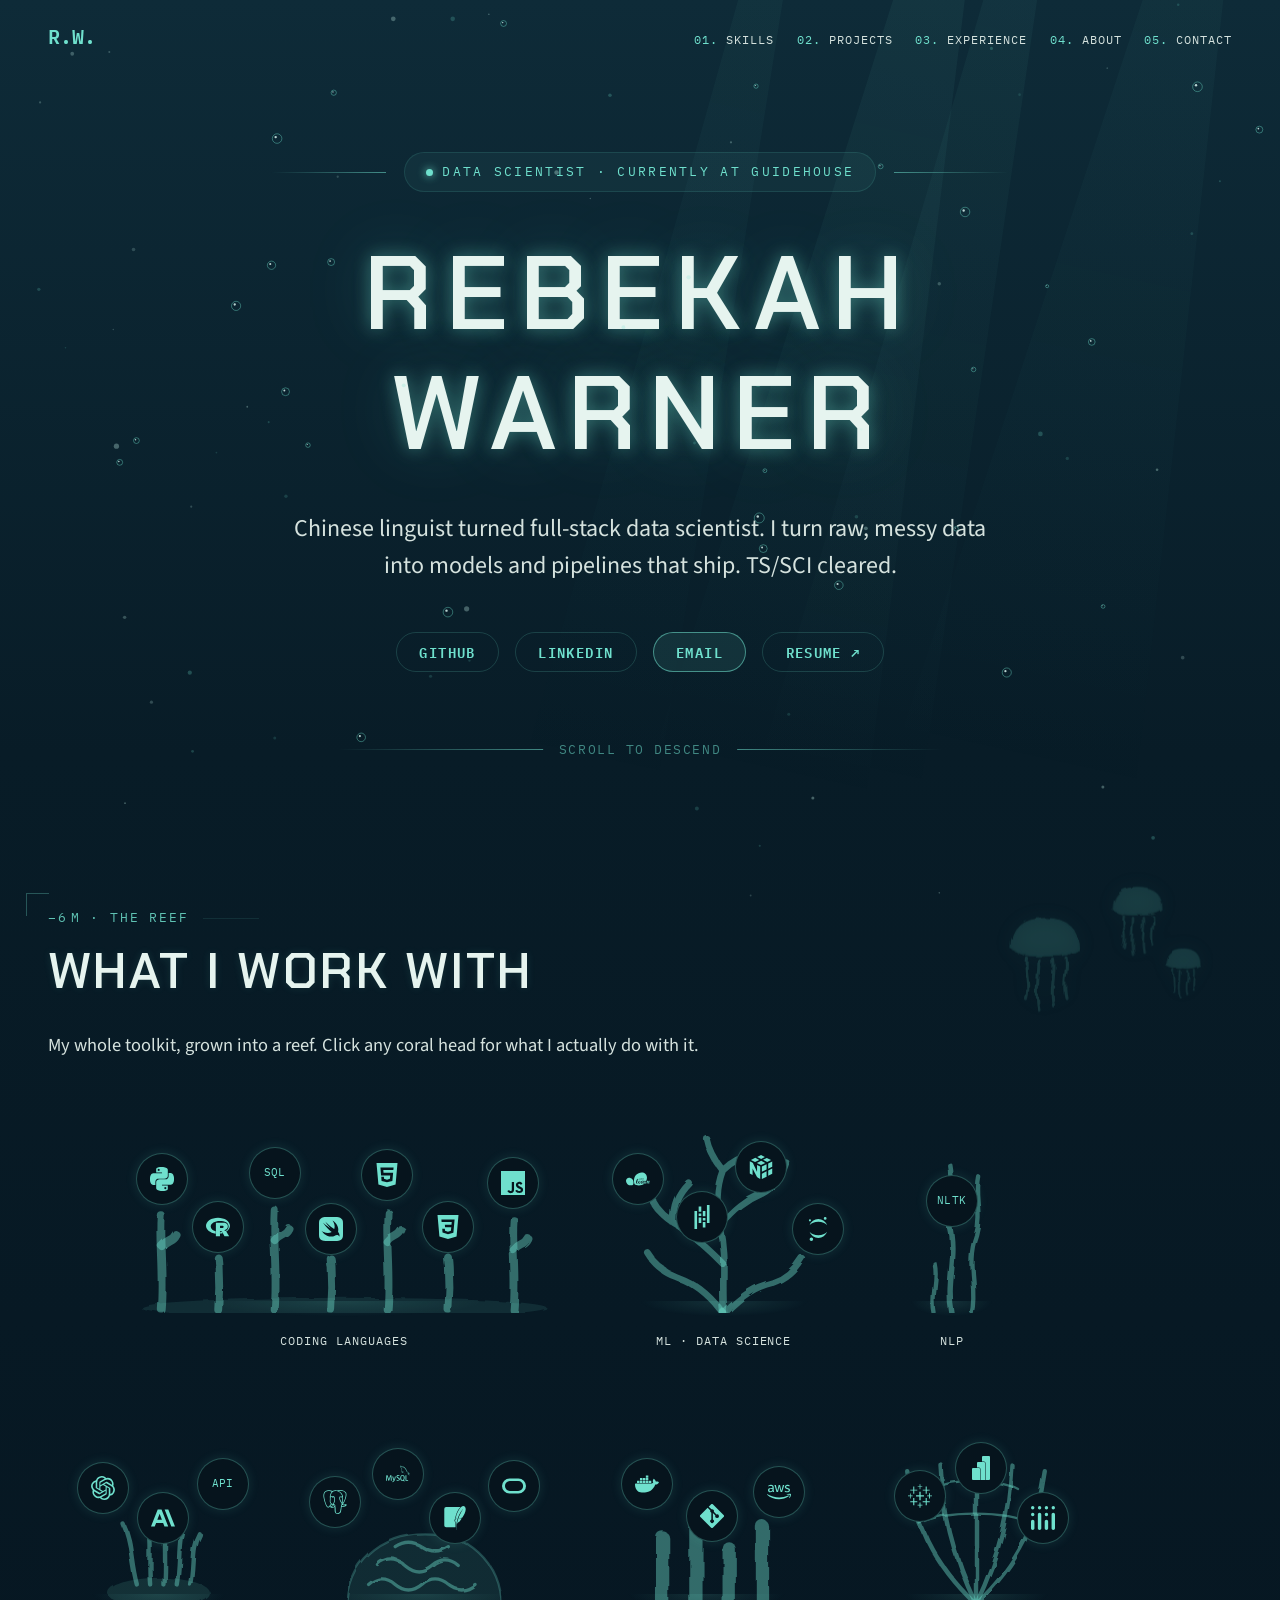
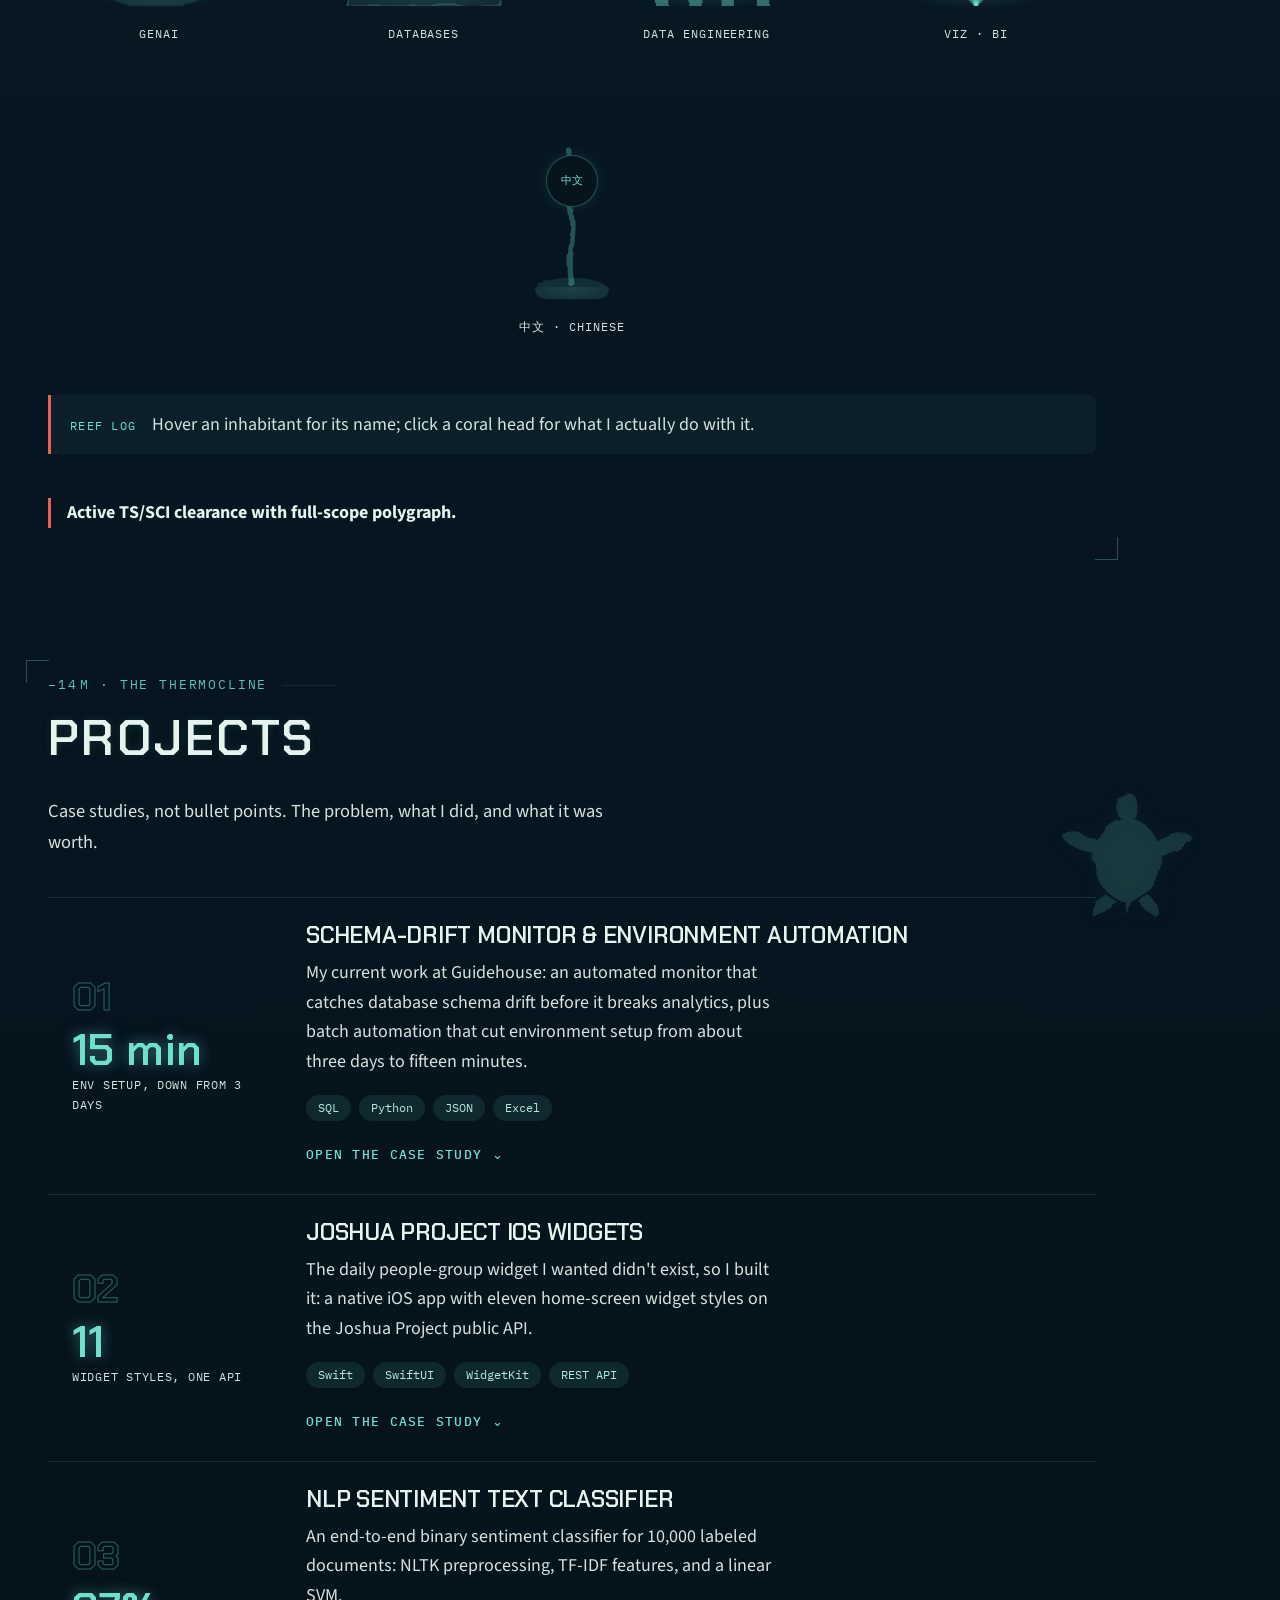
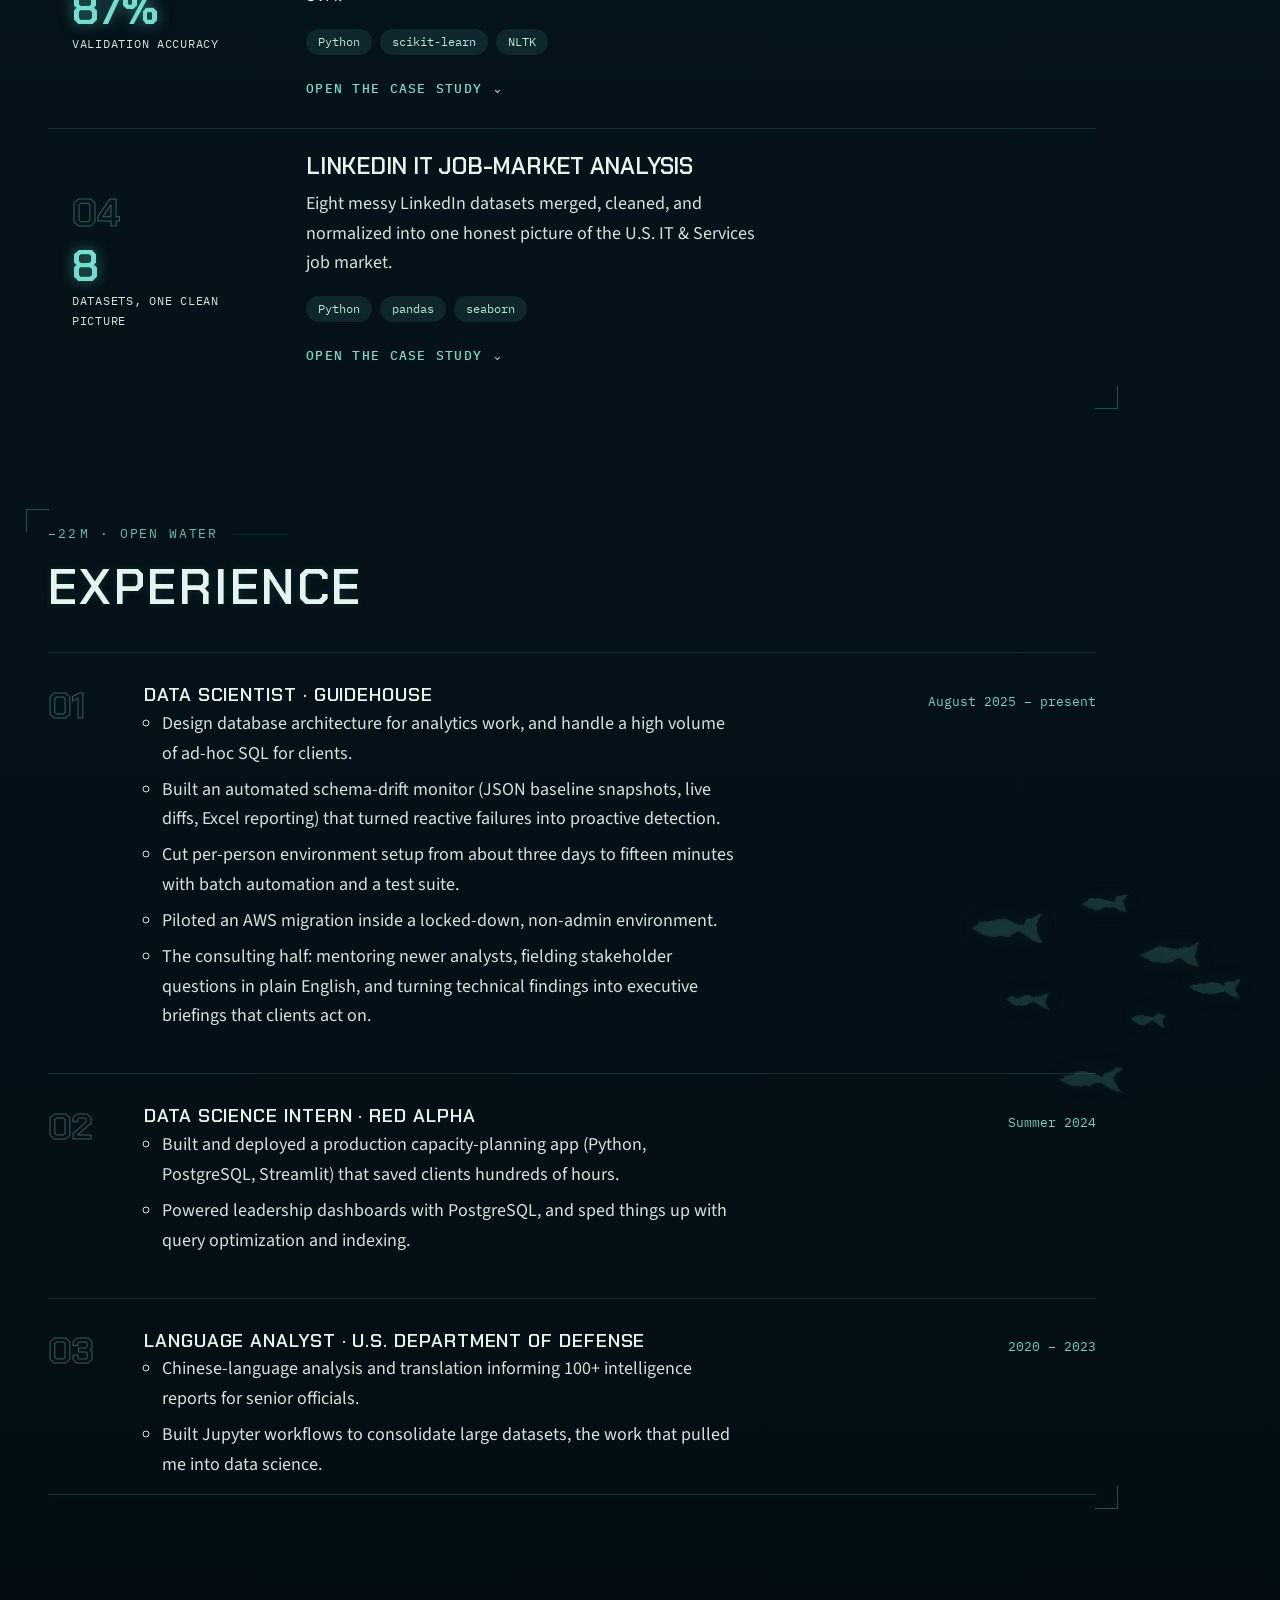
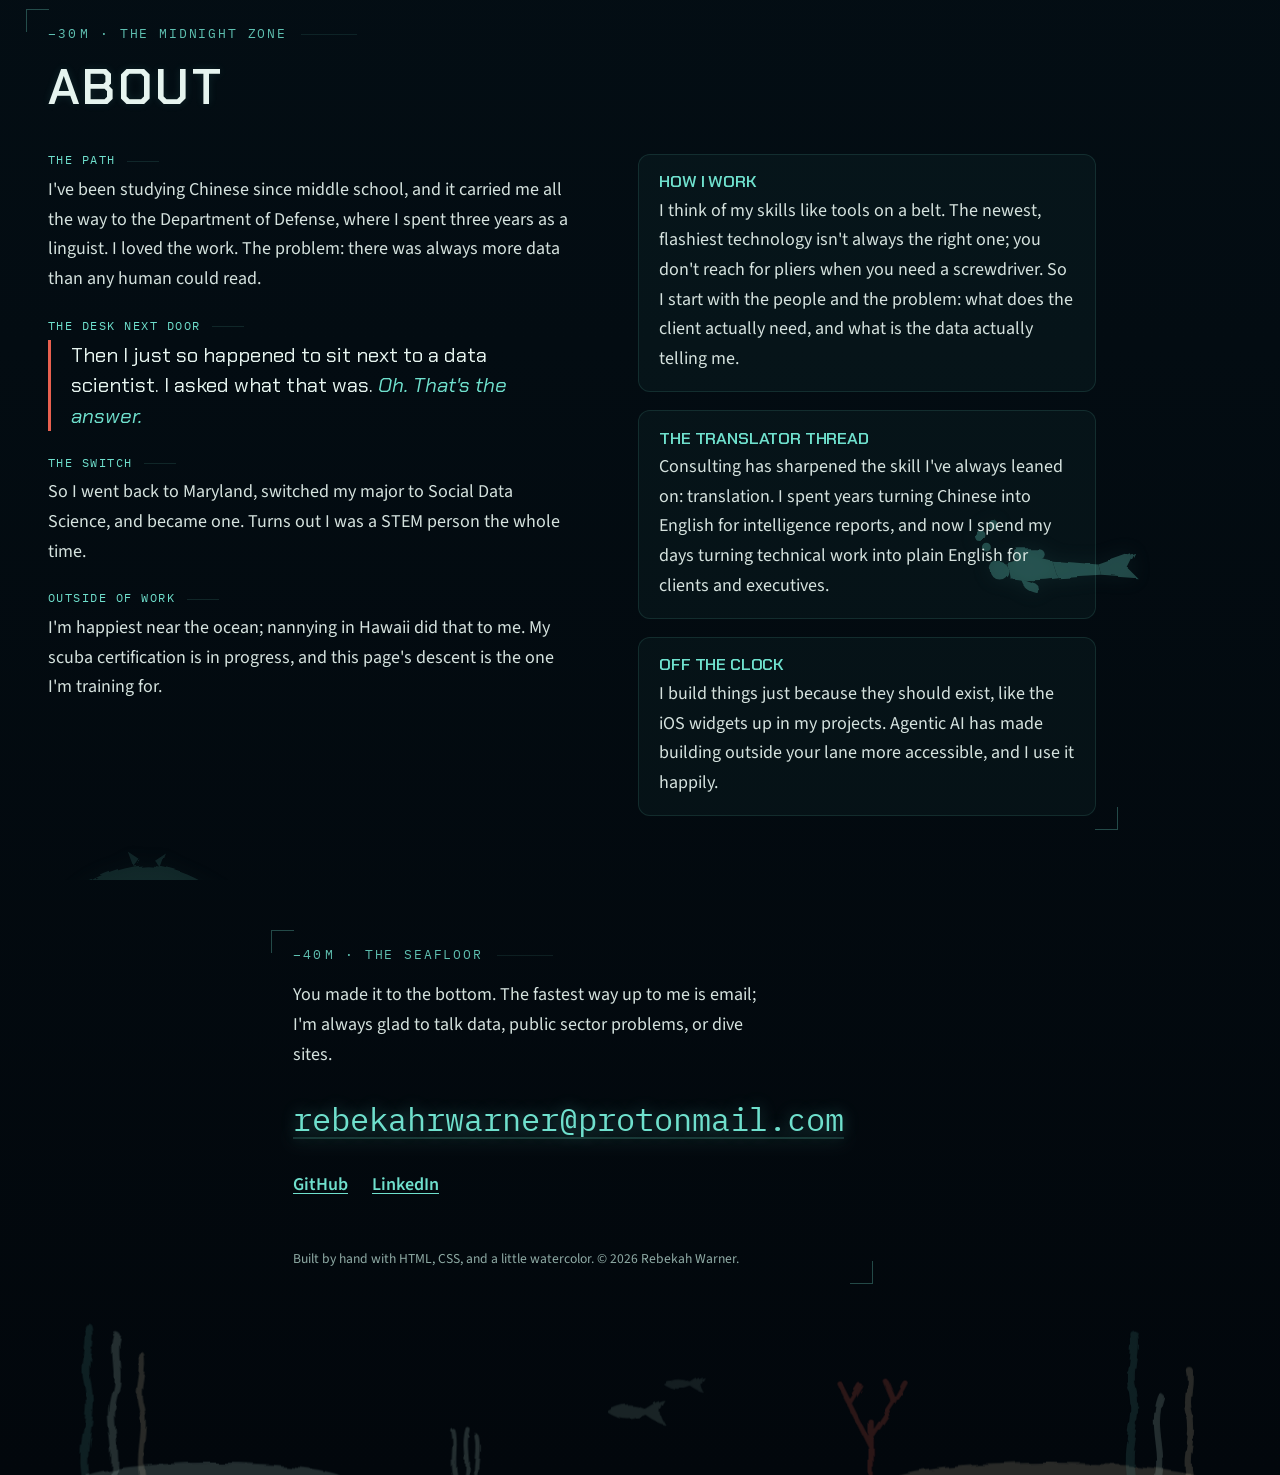
==== index.html @ 151163be "Fix invisible coral on iPhones: shared SVG defs can't live in hidden SVGs Safari/WebKit refuses to r" ====
<!DOCTYPE html>
<html lang="en">
<head>
  <meta charset="UTF-8">
  <meta name="viewport" content="width=device-width, initial-scale=1.0">
  <title>Rebekah Warner · Data Scientist</title>
  <meta name="description" content="Rebekah Warner: Chinese linguist turned full-stack data scientist at Guidehouse. I take data from raw and messy to models and pipelines that ship. TS/SCI cleared.">
  <!-- Open Graph -->
  <meta property="og:type" content="website">
  <meta property="og:title" content="Rebekah Warner · Data Scientist">
  <meta property="og:description" content="Chinese linguist turned full-stack data scientist at Guidehouse. I take data from raw and messy to models and pipelines that ship. TS/SCI cleared.">
  <meta property="og:url" content="https://rebekahwarner.github.io/">
  <meta property="og:image" content="https://rebekahwarner.github.io/assets/og-image.png">
  <meta name="twitter:card" content="summary_large_image">

  <link rel="preconnect" href="https://fonts.googleapis.com">
  <link rel="preconnect" href="https://fonts.gstatic.com" crossorigin>
  <link href="https://fonts.googleapis.com/css2?family=Chakra+Petch:wght@500;600;700&family=IBM+Plex+Mono:wght@400;500&family=Source+Sans+3:wght@400;600;700&display=swap" rel="stylesheet">
  <link rel="stylesheet" href="css/styles.css">
  <link rel="icon" href="data:image/svg+xml,<svg xmlns='http://www.w3.org/2000/svg' viewBox='0 0 100 100'><circle cx='50' cy='50' r='42' fill='%23175E63'/><circle cx='38' cy='40' r='10' fill='%23BCDCD2'/></svg>">
</head>
<body id="top">
  <a class="skip-link" href="#skills">Skip to content</a>

  <!-- Depth gauge: desktop-only section nav, built by js/main.js -->
  <nav class="depth-gauge" aria-label="Sections" hidden>
    <ol class="gauge-stops"></ol>
    <p class="gauge-readout" aria-hidden="true"><span class="tele-label">depth</span><span id="gauge-depth">0</span>&hairsp;m</p>
    <p class="gauge-tele" aria-hidden="true"><span class="tele-label">time</span><span id="dive-time">00:00</span></p>
    <p class="gauge-tele" aria-hidden="true"><span class="tele-label">temp</span><span id="dive-temp">26°</span></p>
  </nav>

  <header class="site-header">
    <p class="site-mark">R.W.</p>
    <nav aria-label="Primary">
      <a href="#skills"><span class="nav-num">01.</span> Skills</a>
      <a href="#projects"><span class="nav-num">02.</span> Projects</a>
      <a href="#experience"><span class="nav-num">03.</span> Experience</a>
      <a href="#about"><span class="nav-num">04.</span> About</a>
      <a href="#contact"><span class="nav-num">05.</span> Contact</a>
    </nav>
  </header>

  <main>
    <svg width="0" height="0" style="position:absolute" aria-hidden="true" focusable="false">
      <defs>
        <filter id="coral-wc" x="-20%" y="-20%" width="140%" height="140%"><feTurbulence type="fractalNoise" baseFrequency="0.04" numOctaves="2" seed="61" result="n"/><feDisplacementMap in="SourceGraphic" in2="n" scale="6"/></filter>
        <path id="fish-shape" d="M2 16 Q20 3 40 13 Q51 5 59 4 Q54 12 54 16 Q54 20 59 28 Q51 27 40 19 Q20 29 2 16 Z"/>
      </defs>
    </svg>
    <!-- ======================== HERO · 0 m ======================== -->
    <section class="hero" aria-label="Introduction">
      <svg class="hero-wash" viewBox="0 0 1200 800" preserveAspectRatio="xMidYMid meet" aria-hidden="true" focusable="false">
        <defs>
          <filter id="wc-a" x="-30%" y="-30%" width="160%" height="160%">
            <feTurbulence type="fractalNoise" baseFrequency="0.011" numOctaves="3" seed="7" result="n"/>
            <feDisplacementMap in="SourceGraphic" in2="n" scale="110"/>
          </filter>
          <filter id="wc-b" x="-30%" y="-30%" width="160%" height="160%">
            <feTurbulence type="fractalNoise" baseFrequency="0.017" numOctaves="2" seed="23" result="n"/>
            <feDisplacementMap in="SourceGraphic" in2="n" scale="80"/>
          </filter>
          <filter id="wc-fish" x="-40%" y="-40%" width="180%" height="180%">
            <feTurbulence type="fractalNoise" baseFrequency="0.05" numOctaves="2" seed="47" result="n"/>
            <feDisplacementMap in="SourceGraphic" in2="n" scale="8"/>
          </filter>
          <path id="hero-fish" d="M2 16 Q20 3 40 13 Q51 5 59 4 Q54 12 54 16 Q54 20 59 28 Q51 27 40 19 Q20 29 2 16 Z"/>
        </defs>
        <g filter="url(#wc-a)">
          <ellipse cx="900" cy="240" rx="380" ry="240" fill="#BCDCD2" opacity="0.55"/>
          <ellipse cx="1050" cy="380" rx="320" ry="210" fill="#4E8F8B" opacity="0.30"/>
          <ellipse cx="800" cy="430" rx="270" ry="160" fill="#D8C7A4" opacity="0.38"/>
        </g>
        <g filter="url(#wc-b)">
          <ellipse cx="980" cy="180" rx="210" ry="150" fill="#175E63" opacity="0.20"/>
          <ellipse cx="740" cy="250" rx="110" ry="80" fill="#E8604F" opacity="0.14"/>
        </g>
        <g filter="url(#wc-fish)">
          <g class="fish"><use href="#hero-fish" transform="translate(600 520) scale(1.5)" fill="#175E63" opacity="0.28"/></g>
          <g class="fish"><use href="#hero-fish" transform="translate(690 578) scale(1.1)" fill="#4E8F8B" opacity="0.34"/></g>
          <g class="fish"><use href="#hero-fish" transform="translate(632 632) scale(0.9)" fill="#4E8F8B" opacity="0.26"/></g>
        </g>
      </svg>

      <div class="hero-inner">
        <div class="chip-row"><span class="cue-line" aria-hidden="true"></span><p class="hero-kicker"><span class="pulse-dot" aria-hidden="true"></span>Data scientist · currently at Guidehouse</p><span class="cue-line" aria-hidden="true"></span></div>
        <h1>Rebekah Warner</h1>
        <!-- Alternate hero lines, swap the paragraph below if you prefer:
             1. I build machine-learning models and data pipelines for government clients. Off the clock, I'm usually underwater.
             3. I turn messy, sensitive data into systems that hold up: models, pipelines, and databases for the public sector. -->
        <p class="hero-line">Chinese linguist turned full-stack data scientist. I turn raw, messy data into models and pipelines that ship. TS/SCI cleared.</p>
        <ul class="hero-links">
          <li><a data-social="github" href="#" rel="me">GitHub</a></li>
          <li><a data-social="linkedin" href="#" rel="me">LinkedIn</a></li>
          <li><a href="mailto:rebekahrwarner@protonmail.com">Email</a></li>
          <li><a data-social="resume" href="#" target="_blank" rel="noopener">Resume <span aria-hidden="true">&#8599;</span></a></li>
        </ul>
      </div>

      <a class="dive-cue" href="#skills"><span class="cue-line" aria-hidden="true"></span>scroll to descend<span class="cue-line" aria-hidden="true"></span></a>
    </section>

    <div class="waterline" style="--above:#F8F5EE; --below:#E7F0EA" aria-hidden="true">
      <svg viewBox="0 0 1440 64" preserveAspectRatio="none" focusable="false"><use href="#wl1" transform="translate(-46 0) scale(1.08 1.22)" opacity="0.38"/><path id="wl1" d="M0 0h1440v20c-78 14-141-8-222 4-99 15-168-14-258-4-100 11-172 30-262 16-91-14-160 12-250 6-90-5-151-27-241-13C124 42 60 24 0 34Z"/></svg>
    </div>

    <!-- ======================== SKILLS · −14 m ======================== -->
    <section class="section section-skills is-deep" id="skills">
      <!-- Jellyfish drifting at the thermocline -->
      <svg class="jellies" viewBox="0 0 240 200" aria-hidden="true" focusable="false">
        <defs>
          <g id="jelly-shape">
            <path d="M8 38 Q8 8 40 8 Q72 8 72 38 Q60 46 40 44 Q20 46 8 38 Z"/>
            <g fill="none" stroke-linecap="round" stroke-width="3">
              <path d="M22 46 C20 62 26 70 22 86"/>
              <path d="M34 48 C34 66 30 78 34 96"/>
              <path d="M48 48 C50 64 44 76 48 92"/>
              <path d="M60 46 C62 60 56 70 60 84"/>
            </g>
          </g>
          <filter id="jelly-wc" x="-40%" y="-40%" width="180%" height="180%">
            <feTurbulence type="fractalNoise" baseFrequency="0.055" numOctaves="2" seed="29" result="n"/>
            <feDisplacementMap in="SourceGraphic" in2="n" scale="7"/>
          </filter>
        </defs>
        <g filter="url(#jelly-wc)" stroke="#BCDCD2">
          <g class="jelly"><use href="#jelly-shape" transform="translate(6 40) scale(1.15)" fill="#BCDCD2" opacity="0.2"/></g>
          <g class="jelly"><use href="#jelly-shape" transform="translate(120 8) scale(0.85)" fill="#BCDCD2" opacity="0.15"/></g>
          <g class="jelly"><use href="#jelly-shape" transform="translate(180 78) scale(0.6)" fill="#BCDCD2" opacity="0.12"/></g>
        </g>
      </svg>
      <div class="section-inner">
        <p class="kicker">−6&hairsp;m · the reef</p>
        <h2>What I work with</h2>

        <p class="section-lede">My whole toolkit, grown into a reef. Click any coral head for what I actually do with it.</p>

        <div class="reef-stage">
        <div class="reef">
          <svg class="reef-floor" viewBox="0 0 1200 60" preserveAspectRatio="none" aria-hidden="true" focusable="false">
            <defs><linearGradient id="floor-fade" x1="0" x2="1"><stop offset="0" stop-color="#6FE0CD" stop-opacity="0"/><stop offset="0.08" stop-color="#6FE0CD" stop-opacity="0.09"/><stop offset="0.92" stop-color="#6FE0CD" stop-opacity="0.09"/><stop offset="1" stop-color="#6FE0CD" stop-opacity="0"/></linearGradient></defs>
            <path filter="url(#coral-wc)" d="M0 42 C80 34 160 46 260 40 C380 32 460 48 580 42 C700 36 780 50 900 42 C1020 34 1100 46 1200 40 L1200 60 L0 60 Z" fill="url(#floor-fade)"/>
          </svg>
          <div class="coral-cluster" role="group" aria-label="Coding languages" data-note="Python is where I live day to day. R for statistics, SQL everywhere it counts (PostgreSQL, MySQL, SQLite, Oracle), Swift for my iOS widgets, and enough HTML, CSS, and JavaScript to build this site by hand." style="--w:4.2">
            <svg class="coral coral-wide" viewBox="0 0 440 190" preserveAspectRatio="none" aria-hidden="true" focusable="false"><g filter="url(#coral-wc)"><ellipse cx="220" cy="184" rx="205" ry="10" fill="#6FE0CD" fill-opacity="0.1"/><g stroke="#6FE0CD" stroke-opacity="0.3" stroke-width="8" stroke-linecap="round" fill="none"><path d="M35.2 186 C38.2 150 33.2 120 35.2 92"/><path d="M35.2 122 C41.2 114 45.2 118 49.2 110"/><path d="M92.4 186 C95.4 150 90.4 120 92.4 140"/><path d="M149.6 186 C152.6 150 147.6 120 149.6 86"/><path d="M149.6 116 C155.6 108 159.6 112 163.6 104"/><path d="M206.8 186 C209.8 150 204.8 120 206.8 142"/><path d="M264.0 186 C267.0 150 262.0 120 264.0 88"/><path d="M264.0 118 C270.0 110 274.0 114 278.0 106"/><path d="M325.6 186 C328.6 150 323.6 120 325.6 140"/><path d="M391.6 186 C394.6 150 389.6 120 391.6 96"/><path d="M391.6 126 C397.6 118 401.6 122 405.6 114"/></g></g></svg>
            <button type="button" class="node" style="--nx:8%; --ny:108px; --d:0.0s" data-name="Python"><img src="assets/icons/python.svg" alt="" width="20" height="20" loading="lazy"><span class="sr-only">Python</span></button>
            <button type="button" class="node" style="--nx:21%; --ny:60px; --d:0.9s" data-name="R"><img src="assets/icons/r.svg" alt="" width="20" height="20" loading="lazy"><span class="sr-only">R</span></button>
            <button type="button" class="node" style="--nx:34%; --ny:114px; --d:0.4s" data-name="SQL"><span class="node-txt">SQL</span><span class="sr-only">SQL</span></button>
            <button type="button" class="node" style="--nx:47%; --ny:58px; --d:1.3s" data-name="Swift"><img src="assets/icons/swift.svg" alt="" width="20" height="20" loading="lazy"><span class="sr-only">Swift</span></button>
            <button type="button" class="node" style="--nx:60%; --ny:112px; --d:0.6s" data-name="HTML"><img src="assets/icons/html5.svg" alt="" width="20" height="20" loading="lazy"><span class="sr-only">HTML</span></button>
            <button type="button" class="node" style="--nx:74%; --ny:60px; --d:1.6s" data-name="CSS"><img src="assets/icons/css3.svg" alt="" width="20" height="20" loading="lazy"><span class="sr-only">CSS</span></button>
            <button type="button" class="node" style="--nx:89%; --ny:104px; --d:0.2s" data-name="JavaScript"><img src="assets/icons/javascript.svg" alt="" width="20" height="20" loading="lazy"><span class="sr-only">JavaScript</span></button>
            <span class="cluster-label">Coding languages</span>
          </div>
          <div class="coral-cluster" role="group" aria-label="Machine learning · data science" data-note="Regression (linear and logistic), random forests, SVM, k-means, KNN, and Naive Bayes, with model evaluation, all in scikit-learn. The daily stack is pandas, NumPy, SciPy, and Jupyter, with joblib when things need to run in parallel." style="--w:2.4">
            <svg class="coral" viewBox="0 0 240 170" preserveAspectRatio="xMidYMax meet" aria-hidden="true" focusable="false"><g filter="url(#coral-wc)" stroke="#6FE0CD" stroke-opacity="0.3" stroke-width="6" stroke-linecap="round" fill="none">
<path d="M120 170 C118 138 122 118 116 92"/>
<path d="M118 124 C100 106 88 96 74 88 M74 88 C62 80 54 68 50 56 M74 88 C74 72 78 62 88 52"/>
<path d="M116 92 C130 76 140 68 154 62 M154 62 C166 56 172 46 176 34 M154 62 C150 48 152 38 160 26"/>
<path d="M116 92 C112 70 112 56 118 40 M118 40 C110 30 106 22 104 12 M118 40 C126 32 134 28 144 26"/>
<path d="M120 170 C104 150 92 142 76 136 M76 136 C64 132 56 124 50 114"/>
<path d="M120 170 C138 152 148 146 164 142 M164 142 C176 138 184 130 190 120"/></g></svg>
            <button type="button" class="node" style="--nx:18%; --ny:108px; --d:0.8s" data-name="scikit-learn"><img src="assets/icons/scikitlearn.svg" alt="" width="20" height="20" loading="lazy"><span class="sr-only">scikit-learn</span></button>
            <button type="button" class="node" style="--nx:42%; --ny:70px; --d:1.4s" data-name="pandas"><img src="assets/icons/pandas.svg" alt="" width="20" height="20" loading="lazy"><span class="sr-only">pandas</span></button>
            <button type="button" class="node" style="--nx:64%; --ny:120px; --d:0.4s" data-name="NumPy"><img src="assets/icons/numpy.svg" alt="" width="20" height="20" loading="lazy"><span class="sr-only">NumPy</span></button>
            <button type="button" class="node" style="--nx:85%; --ny:58px; --d:1.1s" data-name="Jupyter"><img src="assets/icons/jupyter.svg" alt="" width="20" height="20" loading="lazy"><span class="sr-only">Jupyter</span></button>
            <span class="cluster-label">ML · data science</span>
          </div>
          <div class="coral-cluster" role="group" aria-label="NLP" data-note="Text preprocessing, TF-IDF features, sentiment and text classification, and LDA topic modeling with NLTK, plus WordCloud when a corpus needs a quick look. My sentiment classifier hit 87% validation accuracy." style="--w:0.9">
            <svg class="coral" viewBox="0 0 120 170" preserveAspectRatio="xMidYMax meet" aria-hidden="true" focusable="false"><g filter="url(#coral-wc)" stroke="#6FE0CD" stroke-opacity="0.3" stroke-linecap="round" fill="none">
<path stroke-width="5" d="M60 170 C54 140 66 118 58 88 C54 70 62 52 58 34"/>
<path stroke-width="4" d="M78 170 C84 146 72 126 82 98 C88 78 80 62 84 44"/>
<path stroke-width="4" d="M44 170 C40 152 48 140 44 124"/></g></svg>
            <button type="button" class="node" style="--nx:50%; --ny:86px; --d:0.6s" data-name="NLTK"><span class="node-txt">NLTK</span><span class="sr-only">NLTK</span></button>
            <span class="cluster-label">NLP</span>
          </div>
          <div class="coral-cluster" role="group" aria-label="GenAI" data-note="LLM APIs from OpenAI and Anthropic, prompt engineering, and agentic AI tooling, wired into real workflows through their APIs. It's how a data scientist ships an iOS app." style="--w:1.8">
            <svg class="coral" viewBox="0 0 160 170" preserveAspectRatio="xMidYMax meet" aria-hidden="true" focusable="false"><g filter="url(#coral-wc)">
<ellipse cx="80" cy="158" rx="46" ry="14" fill="#6FE0CD" fill-opacity="0.12"/>
<g stroke="#6FE0CD" stroke-opacity="0.3" stroke-width="4" stroke-linecap="round" fill="none">
<path d="M60 150 C54 128 56 112 48 96"/><path d="M72 150 C70 124 74 108 68 88"/>
<path d="M84 150 C86 122 82 104 88 84"/><path d="M96 150 C100 126 96 110 104 94"/>
<path d="M108 150 C112 132 108 118 116 104"/></g></g></svg>
            <button type="button" class="node" style="--nx:24%; --ny:92px; --d:0.2s" data-name="OpenAI"><img src="assets/icons/openai.svg" alt="" width="20" height="20" loading="lazy"><span class="sr-only">OpenAI</span></button>
            <button type="button" class="node" style="--nx:52%; --ny:62px; --d:1.0s" data-name="Anthropic"><img src="assets/icons/anthropic.svg" alt="" width="20" height="20" loading="lazy"><span class="sr-only">Anthropic</span></button>
            <button type="button" class="node" style="--nx:80%; --ny:96px; --d:0.7s" data-name="APIs"><span class="node-txt">API</span><span class="sr-only">APIs</span></button>
            <span class="cluster-label">GenAI</span>
          </div>
          <div class="coral-cluster" role="group" aria-label="Databases · SQL" data-note="PostgreSQL, MySQL, SQLite, and Oracle, from schema design through query tuning and indexing, with SQLAlchemy, psycopg2, and pyodbc on the Python side. High-volume ad-hoc SQL and schema-drift monitoring are my day job." style="--w:2.3">
            <svg class="coral" viewBox="0 0 180 170" preserveAspectRatio="xMidYMax meet" aria-hidden="true" focusable="false"><g filter="url(#coral-wc)">
<path d="M20 170 C20 130 50 104 90 104 C130 104 160 130 160 170 Z" fill="#6FE0CD" fill-opacity="0.1" stroke="#6FE0CD" stroke-opacity="0.25" stroke-width="2"/>
<g stroke="#6FE0CD" stroke-opacity="0.3" stroke-width="3" stroke-linecap="round" fill="none">
<path d="M40 150 Q52 140 64 150 T88 150 T112 150 T136 150"/>
<path d="M48 132 Q60 122 72 132 T96 132 T120 132"/>
<path d="M64 116 Q76 108 88 116 T112 116"/></g></g></svg>
            <button type="button" class="node" style="--nx:16%; --ny:78px; --d:0.5s" data-name="PostgreSQL"><img src="assets/icons/postgresql.svg" alt="" width="20" height="20" loading="lazy"><span class="sr-only">PostgreSQL</span></button>
            <button type="button" class="node" style="--nx:40%; --ny:106px; --d:1.3s" data-name="MySQL"><img src="assets/icons/mysql.svg" alt="" width="20" height="20" loading="lazy"><span class="sr-only">MySQL</span></button>
            <button type="button" class="node" style="--nx:62%; --ny:62px; --d:0.9s" data-name="SQLite"><img src="assets/icons/sqlite.svg" alt="" width="20" height="20" loading="lazy"><span class="sr-only">SQLite</span></button>
            <button type="button" class="node" style="--nx:85%; --ny:94px; --d:1.1s" data-name="Oracle"><img src="assets/icons/oracle.svg" alt="" width="20" height="20" loading="lazy"><span class="sr-only">Oracle</span></button>
            <span class="cluster-label">Databases</span>
          </div>
          <div class="coral-cluster" role="group" aria-label="Data engineering · cloud" data-note="ETL and data cleaning with pandas and regex, BeautifulSoup and Requests for ingest, and openpyxl for Excel reporting, plus AWS, Docker, and Git. Built to survive locked-down government environments." style="--w:2.2">
            <svg class="coral" viewBox="0 0 170 170" preserveAspectRatio="xMidYMax meet" aria-hidden="true" focusable="false"><g filter="url(#coral-wc)" stroke="#6FE0CD" stroke-opacity="0.25" stroke-width="12" stroke-linecap="round" fill="none">
<path d="M45 170 L45 108"/><path d="M75 170 L75 88"/><path d="M105 170 L105 118"/><path d="M135 170 L135 98"/></g></svg>
            <button type="button" class="node" style="--nx:26%; --ny:96px; --d:0.3s" data-name="Docker"><img src="assets/icons/docker.svg" alt="" width="20" height="20" loading="lazy"><span class="sr-only">Docker</span></button>
            <button type="button" class="node" style="--nx:52%; --ny:64px; --d:1.2s" data-name="Git"><img src="assets/icons/git.svg" alt="" width="20" height="20" loading="lazy"><span class="sr-only">Git</span></button>
            <button type="button" class="node" style="--nx:79%; --ny:88px; --d:0.7s" data-name="AWS"><img src="assets/icons/amazonwebservices.svg" alt="" width="20" height="20" loading="lazy"><span class="sr-only">AWS</span></button>
            <span class="cluster-label">Data engineering</span>
          </div>
          <div class="coral-cluster" role="group" aria-label="Visualization and BI" data-note="Tableau and Power BI on the BI side; Matplotlib, Seaborn, and Plotly in code. Dashboards for leadership and executive briefings for clients." style="--w:2.0">
            <svg class="coral" viewBox="0 0 180 170" preserveAspectRatio="xMidYMax meet" aria-hidden="true" focusable="false"><g filter="url(#coral-wc)" stroke="#6FE0CD" stroke-linecap="round" fill="none">
<g stroke-opacity="0.3" stroke-width="4">
<path d="M90 168 C50 130 34 92 28 48"/><path d="M90 168 C68 122 60 84 58 42"/>
<path d="M90 168 C90 116 90 74 90 34"/><path d="M90 168 C112 122 120 84 122 42"/>
<path d="M90 168 C130 130 146 92 152 48"/></g>
<g stroke-opacity="0.2" stroke-width="2">
<path d="M40 96 C60 84 120 84 140 96"/><path d="M52 64 C70 54 110 54 128 64"/></g></g></svg>
            <button type="button" class="node" style="--nx:26%; --ny:84px; --d:0.6s" data-name="Tableau"><img src="assets/icons/tableau.svg" alt="" width="20" height="20" loading="lazy"><span class="sr-only">Tableau</span></button>
            <button type="button" class="node" style="--nx:52%; --ny:112px; --d:1.5s" data-name="Power BI"><img src="assets/icons/powerbi.svg" alt="" width="20" height="20" loading="lazy"><span class="sr-only">Power BI</span></button>
            <button type="button" class="node" style="--nx:79%; --ny:62px; --d:0.1s" data-name="Plotly"><img src="assets/icons/plotly.svg" alt="" width="20" height="20" loading="lazy"><span class="sr-only">Plotly</span></button>
            <span class="cluster-label">Viz · BI</span>
          </div>
          <div class="coral-cluster" role="group" aria-label="Chinese, professional proficiency" data-note="Professional proficiency in speaking, reading, and writing. Three years as a DoD language analyst, with hundreds of translations informing 100+ intelligence reports." style="--w:0.9">
            <svg class="coral" viewBox="0 0 120 170" preserveAspectRatio="xMidYMax meet" aria-hidden="true" focusable="false"><g filter="url(#coral-wc)">
<ellipse cx="60" cy="162" rx="34" ry="12" fill="#6FE0CD" fill-opacity="0.12"/>
<path d="M60 156 C54 128 66 108 58 80 C54 64 60 48 56 32" stroke="#6FE0CD" stroke-opacity="0.3" stroke-width="5" stroke-linecap="round" fill="none"/></g></svg>
            <button type="button" class="node" style="--nx:50%; --ny:92px; --d:0.8s" data-name="Chinese"><span class="node-txt">中文</span><span class="sr-only">Chinese</span></button>
            <span class="cluster-label">中文 · Chinese</span>
          </div>
        </div>
        </div>

        <p class="reef-note" id="reef-note" aria-live="polite"><span class="rn-name">Reef log</span><span class="rn-text">Hover an inhabitant for its name; click a coral head for what I actually do with it.</span></p>

        <p class="clearance">Active TS/SCI clearance with full-scope polygraph.</p>
      </div>
    </section>

    <div class="waterline" style="--above:#326866; --below:#1D5A5F" aria-hidden="true">
      <svg viewBox="0 0 1440 64" preserveAspectRatio="none" focusable="false"><use href="#wl4" transform="translate(-58 0) scale(1.09 1.2)" opacity="0.38"/><path id="wl4" d="M0 0h1440v22c-84 13-150-10-235 2-97 14-166-15-256-5-98 11-165 31-255 18-90-13-162 9-252 4-90-5-152-26-242-13-80 12-140-6-200 5Z"/></svg>
    </div>

    <!-- ======================== PROJECTS · −22 m ======================== -->
    <section class="section section-projects" id="projects">
      <!-- A sea turtle passing through the shallows -->
      <svg class="sea-turtle" viewBox="0 0 120 120" aria-hidden="true" focusable="false">
        <defs>
          <filter id="turtle-wc" x="-40%" y="-40%" width="180%" height="180%">
            <feTurbulence type="fractalNoise" baseFrequency="0.06" numOctaves="2" seed="19" result="n"/>
            <feDisplacementMap in="SourceGraphic" in2="n" scale="8"/>
          </filter>
        </defs>
        <g class="turtle-fig" filter="url(#turtle-wc)" fill="#4E8F8B" opacity="0.4">
          <ellipse cx="60" cy="62" rx="26" ry="32"/>
          <ellipse cx="60" cy="21" rx="9" ry="11"/>
          <path d="M38 48 Q18 36 9 45 Q21 58 37 58 Z"/>
          <path d="M82 48 Q102 36 111 45 Q99 58 83 58 Z"/>
          <path d="M43 90 Q31 102 35 109 Q47 104 51 94 Z"/>
          <path d="M77 90 Q89 102 85 109 Q73 104 69 94 Z"/>
          <path d="M57 93 L60 105 L63 93 Z"/>
        </g>
      </svg>
      <div class="section-inner">
        <p class="kicker">−14&hairsp;m · the thermocline</p>
        <h2>Projects</h2>
        <p class="section-lede">Case studies, not bullet points. The problem, what I did, and what it was worth.</p>

        <div class="project-grid" id="project-grid">
          <noscript>
            <ul>
              <li><a href="projects/nlp-sentiment-classifier.html">NLP Sentiment Text Classifier</a></li>
              <li><a href="projects/linkedin-job-market.html">LinkedIn IT Job-Market Analysis</a></li>
              <li><a href="projects/schema-drift-monitor.html">Schema-Drift Monitor &amp; Environment Automation</a></li>
              <li><a href="projects/joshua-project-widget.html">Joshua Project iOS Widgets</a></li>
            </ul>
          </noscript>
        </div>
      </div>
    </section>

    <div class="waterline" style="--above:#E7F0EA; --below:#C9E0D8" aria-hidden="true">
      <svg viewBox="0 0 1440 64" preserveAspectRatio="none" focusable="false"><use href="#wl2" transform="translate(-52 0) scale(1.08 1.2)" opacity="0.38"/><path id="wl2" d="M0 0h1440v24c-90 12-155-14-240-2-95 13-170-16-255-6-95 11-160 34-250 22-90-12-165 8-255 2-90-6-150-24-240-12-80 11-140-5-200 6Z"/></svg>
    </div>

    <!-- ======================== EXPERIENCE · −6 m ======================== -->
    <section class="section section-experience" id="experience">
      <!-- A small school passing through "the reef", same watercolor treatment as the hero wash -->
      <svg class="reef-fish" viewBox="0 0 420 340" aria-hidden="true" focusable="false">
        <defs>
          
          <filter id="fish-wc" x="-40%" y="-40%" width="180%" height="180%">
            <feTurbulence type="fractalNoise" baseFrequency="0.055" numOctaves="2" seed="11" result="n"/>
            <feDisplacementMap in="SourceGraphic" in2="n" scale="9"/>
          </filter>
        </defs>
        <g filter="url(#fish-wc)">
          <g class="fish"><use href="#fish-shape" transform="translate(30 40) scale(1.7)" fill="#4E8F8B" opacity="0.5"/></g>
          <g class="fish"><use href="#fish-shape" transform="translate(180 15) scale(1.15)" fill="#175E63" opacity="0.35"/></g>
          <g class="fish"><use href="#fish-shape" transform="translate(260 80) scale(1.45)" fill="#4E8F8B" opacity="0.42"/></g>
          <g class="fish"><use href="#fish-shape" transform="translate(80 150) scale(1.0)" fill="#175E63" opacity="0.3"/></g>
          <g class="fish"><use href="#fish-shape" transform="translate(250 180) scale(0.8)" fill="#E8604F" opacity="0.5"/></g>
          <g class="fish"><use href="#fish-shape" transform="translate(330 130) scale(1.2)" fill="#D8C7A4" opacity="0.75"/></g>
          <g class="fish"><use href="#fish-shape" transform="translate(150 250) scale(1.5)" fill="#175E63" opacity="0.25"/></g>
        </g>
      </svg>
      <div class="section-inner">
        <p class="kicker">−22&hairsp;m · open water</p>
        <h2>Experience</h2>

        <ol class="timeline">
          <li>
            <h3>Data Scientist · Guidehouse</h3>
            <p class="dates">August 2025 – present</p>
            <ul>
              <li>Design database architecture for analytics work, and handle a high volume of ad-hoc SQL for clients.</li>
              <li>Built an automated schema-drift monitor (JSON baseline snapshots, live diffs, Excel reporting) that turned reactive failures into proactive detection.</li>
              <li>Cut per-person environment setup from about three days to fifteen minutes with batch automation and a test suite.</li>
              <li>Piloted an AWS migration inside a locked-down, non-admin environment.</li>
              <li>The consulting half: mentoring newer analysts, fielding stakeholder questions in plain English, and turning technical findings into executive briefings that clients act on.</li>
            </ul>
          </li>
          <li>
            <h3>Data Science Intern · Red Alpha</h3>
            <p class="dates">Summer 2024</p>
            <ul>
              <li>Built and deployed a production capacity-planning app (Python, PostgreSQL, Streamlit) that saved clients hundreds of hours.</li>
              <li>Powered leadership dashboards with PostgreSQL, and sped things up with query optimization and indexing.</li>
            </ul>
          </li>
          <li>
            <h3>Language Analyst · U.S. Department of Defense</h3>
            <p class="dates">2020 – 2023</p>
            <ul>
              <li>Chinese-language analysis and translation informing 100+ intelligence reports for senior officials.</li>
              <li>Built Jupyter workflows to consolidate large datasets, the work that pulled me into data science.</li>
            </ul>
          </li>
        </ol>
      </div>
    </section>

    <div class="waterline" style="--above:#C9E0D8; --below:#326866" aria-hidden="true">
      <svg viewBox="0 0 1440 64" preserveAspectRatio="none" focusable="false"><use href="#wl3" transform="translate(-44 0) scale(1.07 1.24)" opacity="0.38"/><path id="wl3" d="M0 0h1440v18c-70 16-148-6-230 8-98 16-162-18-252-6-100 13-178 32-268 16-90-16-158 10-248 8-90-2-155-29-245-15-85 13-137-9-197 5Z"/></svg>
    </div>

    <!-- ======================== ABOUT · −30 m ======================== -->
    <section class="section section-about is-deep" id="about">
      <!-- A diver in open water. That's her -->
      <svg class="diver" viewBox="0 0 160 110" aria-hidden="true" focusable="false">
        <defs>
          <filter id="diver-wc" x="-40%" y="-40%" width="180%" height="180%">
            <feTurbulence type="fractalNoise" baseFrequency="0.05" numOctaves="2" seed="37" result="n"/>
            <feDisplacementMap in="SourceGraphic" in2="n" scale="7"/>
          </filter>
        </defs>
        <g class="diver-fig" filter="url(#diver-wc)" opacity="0.27">
          <g fill="none" stroke="#BCDCD2" stroke-width="2">
            <circle cx="12" cy="48" r="2.5"/>
            <circle cx="6" cy="38" r="3.5"/>
            <circle cx="15" cy="28" r="2.5"/>
          </g>
          <g fill="#BCDCD2">
            <circle cx="20" cy="64" r="7"/>
            <rect x="32" y="48" width="24" height="8" rx="4"/>
            <path d="M26 58 Q46 52 62 57 L66 70 Q46 73 28 70 Z"/>
            <path d="M62 57 L98 60 L100 68 L66 70 Z"/>
            <path d="M98 60 L126 50 L120 62 L128 70 L100 68 Z"/>
            <path d="M36 70 Q40 82 52 84 Q54 78 48 74 Z"/>
          </g>
        </g>
      </svg>
      <!-- A manta passing below, every diver's favorite encounter -->
      <svg class="manta" viewBox="0 0 240 130" aria-hidden="true" focusable="false">
        <defs>
          <filter id="manta-wc" x="-30%" y="-30%" width="160%" height="160%">
            <feTurbulence type="fractalNoise" baseFrequency="0.045" numOctaves="2" seed="53" result="n"/>
            <feDisplacementMap in="SourceGraphic" in2="n" scale="8"/>
          </filter>
        </defs>
        <g class="manta-fig" filter="url(#manta-wc)" fill="#BCDCD2" opacity="0.14">
          <path d="M120 22 C78 24 40 48 10 76 C48 86 86 90 120 98 C154 90 192 86 230 76 C200 48 162 24 120 22 Z"/>
          <path d="M106 24 L100 8 L112 16 Z"/>
          <path d="M134 24 L140 8 L128 16 Z"/>
          <path d="M120 98 L115 127 L122 124 Z"/>
        </g>
      </svg>
      <div class="section-inner">
        <p class="kicker">−30&hairsp;m · the midnight zone</p>
        <h2>About</h2>
        <div class="about-grid">
          <div class="about-story">
            <div class="about-beat">
              <p class="cs-label">The path</p>
              <p>I've been studying Chinese since middle school, and it carried me all the way to the Department of Defense, where I spent three years as a linguist. I loved the work. The problem: there was always more data than any human could read.</p>
            </div>
            <div class="about-beat">
              <p class="cs-label">The desk next door</p>
              <p class="about-pull">Then I just so happened to sit next to a data scientist. I asked what that was. <em>Oh. That's the answer.</em></p>
            </div>
            <div class="about-beat">
              <p class="cs-label">The switch</p>
              <p>So I went back to Maryland, switched my major to Social Data Science, and became one. Turns out I was a STEM person the whole time.</p>
            </div>
            <div class="about-beat">
              <p class="cs-label">Outside of work</p>
              <p>I'm happiest near the ocean; nannying in Hawaii did that to me. My scuba certification is in progress, and this page's descent is the one I'm training for.</p>
            </div>
          </div>

          <div class="about-notes">
          <div class="about-note">
            <h3>How I work</h3>
            <p>I think of my skills like tools on a belt. The newest, flashiest technology isn't always the right one; you don't reach for pliers when you need a screwdriver. So I start with the people and the problem: what does the client actually need, and what is the data actually telling me.</p>
          </div>
          <div class="about-note">
            <h3>The translator thread</h3>
            <p>Consulting has sharpened the skill I've always leaned on: translation. I spent years turning Chinese into English for intelligence reports, and now I spend my days turning technical work into plain English for clients and executives.</p>
          </div>
          <div class="about-note">
            <h3>Off the clock</h3>
            <p>I build things just because they should exist, like the iOS widgets up in my projects. Agentic AI has made building outside your lane more accessible, and I use it happily.</p>
          </div>
          </div>
        </div>
      </div>
    </section>

    <div class="waterline" style="--above:#1D5A5F; --below:#0C2B2F" aria-hidden="true">
      <svg viewBox="0 0 1440 64" preserveAspectRatio="none" focusable="false"><use href="#wl5" transform="translate(-48 0) scale(1.08 1.22)" opacity="0.38"/><path id="wl5" d="M0 0h1440v20c-76 15-144-8-228 4-98 14-170-14-260-4-98 11-170 28-260 15-90-13-158 11-248 7-90-4-152-27-244-14-78 12-140-7-200 4Z"/></svg>
    </div>

    <!-- ======================== CONTACT · −40 m ======================== -->
    <footer class="section section-contact is-deep" id="contact">
      <!-- The seafloor: kelp, a coral branch, and two fish at −40 m -->
      <svg class="seafloor" viewBox="0 0 1440 200" preserveAspectRatio="xMidYMax slice" aria-hidden="true" focusable="false">
        <defs>
          <filter id="reef-wc" x="-20%" y="-20%" width="140%" height="140%">
            <feTurbulence type="fractalNoise" baseFrequency="0.045" numOctaves="2" seed="4" result="n"/>
            <feDisplacementMap in="SourceGraphic" in2="n" scale="8"/>
          </filter>
        </defs>
        <g filter="url(#reef-wc)" fill="none" stroke-linecap="round">
          <ellipse cx="240" cy="206" rx="150" ry="20" fill="#BCDCD2" opacity="0.05"/>
          <ellipse cx="1180" cy="208" rx="180" ry="22" fill="#D8C7A4" opacity="0.05"/>
          <g class="kelp"><path d="M96 200 C90 158 108 132 98 92 C94 74 104 52 100 34" stroke="#4E8F8B" stroke-width="9" opacity="0.16"/></g>
          <g class="kelp"><path d="M128 200 C134 168 118 140 130 104 C136 84 126 64 132 44" stroke="#BCDCD2" stroke-width="8" opacity="0.13"/></g>
          <g class="kelp"><path d="M160 200 C154 172 168 150 158 118 C154 100 164 84 160 66" stroke="#D8C7A4" stroke-width="7" opacity="0.14"/></g>
          <g class="kelp"><path d="M512 200 C508 180 514 166 510 150 M524 200 C528 178 520 168 526 148 M536 200 C534 184 540 172 536 156" stroke="#BCDCD2" stroke-width="5" opacity="0.11"/></g>
          <path d="M980 200 L980 140 M980 168 L956 120 M980 158 L1006 118 M956 120 L944 96 M956 120 L968 100 M1006 118 L1018 96 M1006 118 L996 94" stroke="#E8604F" stroke-width="6" opacity="0.13"/>
          <g class="kelp"><path d="M1272 200 C1266 162 1284 138 1274 100 C1270 82 1280 62 1276 42" stroke="#4E8F8B" stroke-width="9" opacity="0.14"/></g>
          <g class="kelp"><path d="M1304 200 C1310 172 1294 146 1306 112" stroke="#BCDCD2" stroke-width="7" opacity="0.11"/></g>
          <g class="kelp"><path d="M1338 200 C1332 176 1346 156 1338 128 C1334 112 1342 98 1338 82" stroke="#D8C7A4" stroke-width="8" opacity="0.13"/></g>
          <g class="fish"><use href="#fish-shape" transform="translate(680 110) scale(1.15)" fill="#BCDCD2" opacity="0.13"/></g>
          <g class="fish"><use href="#fish-shape" transform="translate(745 85) scale(0.8)" fill="#BCDCD2" opacity="0.10"/></g>
        </g>
      </svg>
      <div class="section-inner section-narrow">
        <p class="kicker">−40&hairsp;m · the seafloor</p>
        <p class="contact-line">You made it to the bottom. The fastest way up to me is email; I'm always glad to talk data, public sector problems, or dive sites.</p>
        <p class="contact-email"><a href="mailto:rebekahrwarner@protonmail.com">rebekahrwarner@protonmail.com</a></p>
        <ul class="footer-links">
          <li><a data-social="github" href="#" rel="me">GitHub</a></li>
          <li><a data-social="linkedin" href="#" rel="me">LinkedIn</a></li>
        </ul>
        <p class="colophon">Built by hand with HTML, CSS, and a little watercolor. © <span id="year">2026</span> Rebekah Warner.</p>
      </div>
    </footer>
  </main>

  <script src="js/site.js"></script>
  <script src="js/render.js"></script>
  <script src="js/main.js"></script>
  <script src="js/water.js"></script>
  <script src="js/snow.js"></script>
  <script src="js/scenes.js"></script>
</body>
</html>
---- css/styles.css ----
/* ============================================================
   Rebekah Warner — portfolio
   Palette: "Shore to Seafloor"
   ============================================================ */

:root {
  --paper: #F8F5EE;
  --seafoam: #BCDCD2;
  --shallows: #4E8F8B;
  --harbor: #175E63;
  --ink: #1A3538;
  --sand: #D8C7A4;
  --coral: #E8604F;
  --abyss: #0C2B2F;

  /* Section depths */
  --depth-0: #F8F5EE;   /* hero */
  --depth-1: #E7F0EA;   /* projects */
  --depth-2: #C9E0D8;   /* experience */
  --depth-3: #326866;   /* skills */
  --depth-4: #1D5A5F;   /* about */
  --depth-5: #0C2B2F;   /* contact */

  --text-light: #EFEBE0;

  --font-display: "Fraunces", Georgia, serif;
  --font-body: "Source Sans 3", -apple-system, "Segoe UI", sans-serif;
  --font-mono: "IBM Plex Mono", ui-monospace, monospace;

  --measure: 62ch;
  --pad-x: clamp(1.25rem, 5vw, 3rem);
}

* { box-sizing: border-box; }

html {
  -webkit-text-size-adjust: 100%;
}

@media (prefers-reduced-motion: no-preference) {
  html { scroll-behavior: smooth; }
}

body {
  margin: 0;
  font-family: var(--font-body);
  font-size: 1.0625rem;
  line-height: 1.65;
  color: var(--ink);
  background: var(--paper);
}

h1, h2, h3 {
  font-family: var(--font-display);
  font-weight: 600;
  line-height: 1.15;
  letter-spacing: -0.01em;
  margin: 0 0 0.6em;
}

p { margin: 0 0 1em; }

a {
  color: var(--harbor);
  text-decoration-thickness: 1px;
  text-underline-offset: 3px;
}

a:hover { text-decoration-color: var(--coral); text-decoration-thickness: 2px; }

:focus-visible {
  outline: 3px solid var(--coral);
  outline-offset: 3px;
  border-radius: 2px;
}

.skip-link {
  position: absolute;
  left: 1rem;
  top: -3rem;
  z-index: 100;
  background: var(--harbor);
  color: var(--paper);
  padding: 0.5rem 1rem;
  border-radius: 4px;
  transition: top 120ms ease;
}
.skip-link:focus { top: 1rem; }

/* ---------- Header ---------- */

.site-header {
  position: absolute;
  inset: 0 0 auto;
  z-index: 10;
  display: flex;
  justify-content: space-between;
  align-items: baseline;
  gap: 1rem;
  padding: 1.25rem var(--pad-x);
}

.site-mark {
  font-family: var(--font-display);
  font-style: italic;
  font-weight: 600;
  font-size: 1.25rem;
  color: var(--harbor);
  margin: 0;
}

.site-header nav {
  display: flex;
  flex-wrap: wrap;
  gap: 0.25rem 1.4rem;
}

.site-header a {
  text-decoration: none;
  color: var(--ink);
  font-family: var(--font-mono);
  font-size: 0.78rem;
  letter-spacing: 0.08em;
  text-transform: uppercase;
}
.site-header a:hover { color: var(--harbor); text-decoration: underline; text-decoration-color: var(--coral); text-underline-offset: 4px; }

/* ---------- Hero · 0 m ---------- */

.hero {
  position: relative;
  min-height: clamp(34rem, 88vh, 56rem);
  display: flex;
  align-items: center;
  overflow: hidden;
  background: var(--depth-0);
  padding: 6rem var(--pad-x) 4rem;
}

.hero-wash {
  position: absolute;
  top: 0;
  right: -6%;
  width: min(56vw, 760px);
  height: 100%;
  max-height: 900px;
  pointer-events: none;
  opacity: 0.85;
}

.hero-water {
  position: absolute;
  inset: 0;
  width: 100%;
  height: 100%;
  pointer-events: none;
}

.hero-inner {
  position: relative;
  z-index: 1;
  max-width: 44rem;
}

.hero-kicker {
  font-family: var(--font-mono);
  font-size: 0.8rem;
  letter-spacing: 0.14em;
  text-transform: uppercase;
  color: var(--shallows);
  margin-bottom: 1.1rem;
}
.hero-kicker::after {
  content: "";
  display: inline-block;
  width: 3.5rem;
  height: 1px;
  background: var(--sand);
  vertical-align: middle;
  margin-left: 0.9rem;
}

.hero h1 {
  font-size: clamp(3rem, 8.5vw, 5.75rem);
  color: var(--harbor);
  margin-bottom: 0.3em;
  letter-spacing: -0.02em;
}

.hero-line {
  font-size: clamp(1.2rem, 2.6vw, 1.5rem);
  line-height: 1.55;
  max-width: 30em;
  margin-bottom: 2em;
}

.dive-cue {
  position: absolute;
  left: var(--pad-x);
  bottom: 2rem;
  font-family: var(--font-mono);
  font-size: 0.8rem;
  letter-spacing: 0.12em;
  text-transform: uppercase;
  text-decoration: none;
  color: var(--shallows);
}
.dive-cue:hover { color: var(--coral); }
@media (prefers-reduced-motion: no-preference) {
  .dive-cue span { display: inline-block; animation: bob 2.6s ease-in-out infinite; }
  @keyframes bob {
    0%, 100% { transform: translateY(0); }
    50% { transform: translateY(5px); }
  }
}

.hero-links {
  list-style: none;
  display: flex;
  flex-wrap: wrap;
  gap: 1rem;
  margin: 0;
  padding: 0;
}

.hero-links a {
  display: inline-block;
  font-weight: 600;
  text-decoration: none;
  color: var(--harbor);
  border: 1.5px solid var(--shallows);
  border-radius: 999px;
  padding: 0.5rem 1.4rem;
  transition: background-color 150ms ease, color 150ms ease, border-color 150ms ease;
}
.hero-links a[href^="mailto"] {
  background: var(--harbor);
  border-color: var(--harbor);
  color: var(--paper);
}
.hero-links a:hover {
  background: #0F484D;
  border-color: #0F484D;
  color: var(--paper);
}

@media (prefers-reduced-motion: no-preference) {
  .hero-inner > * {
    animation: surface-in 700ms cubic-bezier(0.2, 0.7, 0.3, 1) both;
  }
  .hero-inner > :nth-child(2) { animation-delay: 120ms; }
  .hero-inner > :nth-child(3) { animation-delay: 240ms; }

  @keyframes surface-in {
    from { opacity: 0; transform: translateY(18px); }
    to   { opacity: 1; transform: none; }
  }
}

/* ---------- Waterline dividers ---------- */

.waterline {
  height: clamp(38px, 5vw, 64px);
  background: var(--below);
  line-height: 0;
}
.waterline svg {
  width: 100%;
  height: 100%;
  display: block;
  fill: var(--above); /* inherited by <path> and its <use> clone */
}

/* ---------- Sections ---------- */

.section { padding: clamp(2.5rem, 5vw, 4rem) var(--pad-x); }

.section-inner {
  max-width: 68rem;
  margin: 0 auto;
}

.section-narrow { max-width: var(--measure); }

.kicker {
  font-family: var(--font-mono);
  font-size: 0.78rem;
  letter-spacing: 0.14em;
  text-transform: uppercase;
  color: var(--shallows);
  margin-bottom: 0.9rem;
}
.kicker::after {
  content: "";
  display: inline-block;
  width: 3.5rem;
  height: 1px;
  background: var(--sand);
  vertical-align: middle;
  margin-left: 0.9rem;
}
.is-deep .kicker { color: var(--seafoam); opacity: 0.85; }

.section h2 {
  font-size: clamp(2.1rem, 4.6vw, 3.1rem);
  color: var(--harbor);
  letter-spacing: -0.015em;
}

.section-lede {
  font-size: 1.15rem;
  max-width: var(--measure);
  margin-bottom: 2.5rem;
}

.section-projects  { background: var(--depth-1); position: relative; overflow: hidden; }
.section-experience{ background: var(--depth-2); position: relative; overflow: hidden; }
.section-skills    { position: relative; overflow: hidden; }
.section-about     { position: relative; overflow: hidden; }
.section-skills    { background: var(--depth-3); }
.section-about     { background: var(--depth-4); }
.section-contact   {
  background: var(--depth-5);
  position: relative;
  overflow: hidden;
  padding-bottom: clamp(9rem, 16vw, 13rem);
}

/* ---------- Marine snow (full-page particle field) ---------- */

.marine-snow {
  position: fixed;
  inset: 0;
  width: 100%;
  height: 100%;
  z-index: 3;
  pointer-events: none;
}

/* ---------- Reef accents (decorative, aria-hidden) ---------- */

.reef-fish {
  position: absolute;
  right: 2%;
  top: 10%;
  width: min(24vw, 360px);
  height: auto;
  pointer-events: none;
}

.sea-turtle {
  position: absolute;
  right: 6%;
  top: 3.5rem;
  width: min(12vw, 160px);
  height: auto;
  pointer-events: none;
}

.jellies {
  position: absolute;
  right: 5%;
  top: 3rem;
  width: min(17vw, 230px);
  height: auto;
  pointer-events: none;
}

.diver {
  position: absolute;
  right: 8%;
  top: 32%;
  width: min(16vw, 220px);
  height: auto;
  pointer-events: none;
}

.manta {
  position: absolute;
  left: 3%;
  top: 54%;
  width: min(17vw, 240px);
  height: auto;
  pointer-events: none;
}

@media (max-width: 1100px) {
  .reef-fish, .sea-turtle, .jellies, .diver, .manta { display: none; }
}

.seafloor {
  position: absolute;
  left: 0;
  right: 0;
  bottom: 0;
  width: 100%;
  height: clamp(90px, 13vw, 180px);
  pointer-events: none;
}

@media (prefers-reduced-motion: no-preference) {
  .fish { animation: fish-drift 9s ease-in-out infinite alternate; }
  .fish:nth-child(2n) { animation-duration: 12s; animation-delay: -4s; }
  .fish:nth-child(3n) { animation-duration: 10s; animation-delay: -7s; }
  @keyframes fish-drift {
    from { transform: translate(0, 0); }
    to   { transform: translate(-14px, 6px); }
  }
  .kelp {
    transform-origin: bottom center;
    transform-box: fill-box;
    animation: kelp-sway 7s ease-in-out infinite alternate;
  }
  .kelp:nth-of-type(2n) { animation-duration: 9s; animation-delay: -3s; }
  @keyframes kelp-sway {
    from { transform: rotate(-1.2deg); }
    to   { transform: rotate(1.6deg); }
  }
  .turtle-fig { animation: turtle-glide 14s ease-in-out infinite alternate; }
  @keyframes turtle-glide {
    from { transform: translate(0, 0) rotate(0deg); }
    to   { transform: translate(-18px, 8px) rotate(-4deg); }
  }
  .jelly { animation: jelly-bob 7s ease-in-out infinite alternate; }
  .jelly:nth-of-type(2) { animation-duration: 9.5s; animation-delay: -3s; }
  .jelly:nth-of-type(3) { animation-duration: 8s; animation-delay: -5.5s; }
  @keyframes jelly-bob {
    from { transform: translateY(0); }
    to   { transform: translateY(-14px); }
  }
  .diver-fig { animation: diver-drift 12s ease-in-out infinite alternate; }
  @keyframes diver-drift {
    from { transform: translate(0, 0); }
    to   { transform: translate(-12px, -8px); }
  }
  .manta-fig { animation: manta-glide 17s ease-in-out infinite alternate; }
  @keyframes manta-glide {
    from { transform: translate(0, 0) rotate(0deg); }
    to   { transform: translate(18px, -7px) rotate(2deg); }
  }
}

/* Past the thermocline: light text on deep water */
.is-deep { color: var(--text-light); }
.is-deep h2, .is-deep h3 { color: var(--paper); }
.is-deep a { color: var(--seafoam); }
.is-deep a:hover { text-decoration-color: var(--coral); }

/* ---------- Project cards ---------- */

.project-grid {
  display: grid;
  gap: 2rem;
}

.project-card {
  position: relative;
  background: var(--paper);
  border: 1px solid rgba(23, 94, 99, 0.10);
  border-radius: 12px;
  box-shadow: 0 1px 2px rgba(12, 43, 47, 0.08), 0 10px 32px rgba(12, 43, 47, 0.07);
  overflow: hidden;
}
@media (prefers-reduced-motion: no-preference) {
  .project-card { transition: transform 220ms ease, box-shadow 220ms ease; }
}
.project-card:not(.open):hover {
  transform: translateY(-3px);
  box-shadow: 0 2px 4px rgba(12, 43, 47, 0.08), 0 18px 44px rgba(12, 43, 47, 0.12);
}

/* Subtle paper grain — one of the two hand-touched moments */
.project-card::after {
  content: "";
  position: absolute;
  inset: 0;
  pointer-events: none;
  opacity: 0.05;
  background-image: url("data:image/svg+xml,%3Csvg xmlns='http://www.w3.org/2000/svg' width='300' height='300'%3E%3Cfilter id='g'%3E%3CfeTurbulence type='fractalNoise' baseFrequency='0.85' numOctaves='2'/%3E%3C/filter%3E%3Crect width='100%25' height='100%25' filter='url(%23g)'/%3E%3C/svg%3E");
}

.card-head {
  display: grid;
  grid-template-columns: minmax(200px, 260px) 1fr;
  color: inherit;
  cursor: pointer;
}

.card-toggle {
  all: unset;
  cursor: pointer;
  font: inherit;
  color: inherit;
}
.card-toggle:focus-visible {
  outline: 3px solid var(--coral);
  outline-offset: 3px;
  border-radius: 2px;
}

.card-wash {
  display: flex;
  align-items: flex-end;
  padding: 1.5rem;
  min-height: 180px;
}

.wash-teal {
  background:
    radial-gradient(120% 90% at 20% 15%, rgba(188, 220, 210, 0.9), transparent 60%),
    radial-gradient(110% 100% at 85% 80%, rgba(23, 94, 99, 0.35), transparent 65%),
    radial-gradient(90% 80% at 60% 30%, rgba(78, 143, 139, 0.45), transparent 70%),
    #DCEAE3;
}

.wash-sand {
  background:
    radial-gradient(120% 90% at 25% 20%, rgba(216, 199, 164, 0.85), transparent 62%),
    radial-gradient(100% 90% at 80% 75%, rgba(78, 143, 139, 0.40), transparent 65%),
    radial-gradient(90% 90% at 55% 40%, rgba(188, 220, 210, 0.5), transparent 70%),
    #E9E2D0;
}

.card-metric {
  margin: 0;
  line-height: 1.1;
}
.card-metric strong {
  display: block;
  font-family: var(--font-display);
  font-size: 2.75rem;
  font-weight: 600;
  color: var(--harbor);
}
.card-metric span {
  font-family: var(--font-mono);
  font-size: 0.72rem;
  letter-spacing: 0.06em;
  text-transform: uppercase;
  color: var(--ink);
}

.card-body { padding: 1.5rem 1.75rem 1.6rem; }

.card-body h3 {
  font-size: 1.45rem;
  color: var(--harbor);
  margin-bottom: 0.4em;
}

.card-oneliner { max-width: 52ch; }

.tags {
  list-style: none;
  display: flex;
  flex-wrap: wrap;
  gap: 0.5rem;
  padding: 0;
  margin: 0 0 1.1rem;
}
.tags li {
  font-family: var(--font-mono);
  font-size: 0.75rem;
  color: var(--harbor);
  background: rgba(78, 143, 139, 0.13);
  border-radius: 999px;
  padding: 0.2rem 0.75rem;
}

.card-cta {
  font-family: var(--font-mono);
  font-size: 0.8rem;
  font-weight: 500;
  letter-spacing: 0.1em;
  text-transform: uppercase;
  color: var(--harbor);
}
.card-head:hover .card-cta { color: var(--coral); }
.card-head:hover h3 { text-decoration: underline; text-decoration-color: var(--coral); text-underline-offset: 4px; }

.cta-arrow { display: inline-block; }
.cta-close { display: none; }
.project-card.open .cta-close { display: inline; }
.project-card.open .cta-open { display: none; }
.project-card.open .cta-arrow { transform: rotate(180deg) translateY(-0.2em); }

/* Expanding case study: animated with the grid-rows trick */
.card-case {
  display: grid;
  grid-template-rows: 0fr;
}
.card-case-inner {
  overflow: hidden;
  visibility: hidden;
}
.project-card.open .card-case { grid-template-rows: 1fr; }
.project-card.open .card-case-inner { visibility: visible; }

@media (prefers-reduced-motion: no-preference) {
  .card-case { transition: grid-template-rows 420ms cubic-bezier(0.2, 0.7, 0.3, 1); }
  .cta-arrow { transition: transform 300ms ease; }
}

.case-pad {
  padding: 1.25rem 1.75rem 2rem;
  border-top: 1px dashed var(--sand);
}

.cs-grid {
  display: grid;
  grid-template-columns: 1.5fr 1fr;
  gap: 0 3rem;
  align-items: start;
}
@media (max-width: 900px) {
  .cs-grid { grid-template-columns: 1fr; }
}

.cs-label {
  font-family: var(--font-mono);
  font-size: 0.72rem;
  letter-spacing: 0.13em;
  text-transform: uppercase;
  color: var(--shallows);
  margin: 2em 0 0.6em;
}
.cs-label::after {
  content: "";
  display: inline-block;
  width: 2rem;
  height: 1px;
  background: var(--sand);
  vertical-align: middle;
  margin-left: 0.7rem;
}
.cs-main .cs-label:first-child { margin-top: 0.4em; }

.cs-main pre { margin: 1.25rem 0; }

.cs-side {
  background: rgba(78, 143, 139, 0.08);
  border: 1px solid rgba(23, 94, 99, 0.08);
  border-radius: 10px;
  padding: 0.5rem 1.4rem 1.4rem;
  margin-top: 0.4rem;
}
.cs-side .cs-label { margin-top: 1.6em; }
.cs-side > .cs-label:first-child,
.cs-outcome .cs-label { margin-top: 0.9em; }

.cs-outcome {
  border-left: 3px solid var(--coral);
  padding-left: 1rem;
  margin: 0.9em 0 0;
}
.cs-outcome p { margin-bottom: 0.5em; }

.cs-figure figure {
  margin: 2rem 0 0.5rem;
  background: #F1EDE2;
  border-radius: 8px;
  padding: 1rem;
  max-width: 880px;
}
.cs-figure img { max-width: 100%; height: auto; display: block; border-radius: 4px; }
.cs-figure figcaption { font-size: 0.85rem; color: #33565A; margin-top: 0.6rem; }

.case-standalone { margin: 1.75rem 0 0.4rem; }
.case-standalone a { font-family: var(--font-mono); font-size: 0.85rem; }

/* ---------- Experience timeline ---------- */

.timeline {
  list-style: none;
  margin: 1.5rem 0 0;
  padding: 0;
}

.timeline > li {
  position: relative;
  padding: 0 0 2.25rem 2rem;
  border-left: 2px solid var(--sand);
  max-width: 74ch;
}
.timeline > li:last-child { padding-bottom: 0.5rem; }

.timeline > li::before {
  content: "";
  position: absolute;
  left: -8px;
  top: 0.45em;
  width: 14px;
  height: 14px;
  border-radius: 50%;
  background: var(--harbor);
  border: 3px solid var(--depth-2);
}

.timeline h3 { font-size: 1.3rem; color: var(--harbor); margin-bottom: 0.15em; }

.dates {
  font-family: var(--font-mono);
  font-size: 0.82rem;
  color: #33565A;
  margin-bottom: 0.6em;
}

.timeline ul { margin: 0; padding-left: 1.1rem; }
.timeline li li { margin-bottom: 0.35em; }

/* ---------- Skills ---------- */

.skills-groups {
  display: grid;
  grid-template-columns: repeat(auto-fit, minmax(16rem, 1fr));
  gap: 1.1rem;
  margin-top: 2rem;
}

.skill-group h3 {
  font-size: 1.1rem;
  margin-bottom: 0.25em;
  color: var(--seafoam);
}
.skill-group p { margin: 0; }

.skills-hint {
  font-family: var(--font-mono);
  font-size: 0.8rem;
  color: var(--seafoam);
  margin-top: -0.25rem;
}

.skill-group {
  background: rgba(248, 245, 238, 0.06);
  border: 1px solid rgba(188, 220, 210, 0.22);
  border-radius: 12px;
  padding: 1.1rem 1.25rem;
  transition: background-color 200ms ease, border-color 200ms ease;
}
.skill-group.open {
  background: rgba(248, 245, 238, 0.11);
  border-color: rgba(188, 220, 210, 0.45);
}

.skill-toggle {
  all: unset;
  cursor: pointer;
  font: inherit;
  color: inherit;
}
.skill-toggle::after {
  content: "+";
  display: inline-block;
  margin-left: 0.45em;
  font-family: var(--font-mono);
  font-size: 0.85em;
  color: var(--sand);
}
.skill-group.open .skill-toggle::after { content: "−"; color: var(--coral); }
.skill-toggle:hover { text-decoration: underline; text-decoration-color: var(--coral); text-underline-offset: 3px; }
.skill-toggle:focus-visible {
  outline: 3px solid var(--coral);
  outline-offset: 3px;
  border-radius: 2px;
}

.field-note {
  margin-top: 0.6rem !important;
  font-style: italic;
  color: var(--seafoam);
  border-left: 2px solid var(--sand);
  padding-left: 0.75rem;
}

.clearance {
  margin-top: 2.75rem;
  padding-left: 1rem;
  border-left: 3px solid var(--coral);
  font-weight: 700;
  color: var(--paper);
}

/* ---------- About ---------- */

.about-pull {
  font-family: var(--font-display);
  font-size: clamp(1.25rem, 2.6vw, 1.6rem);
  line-height: 1.45;
  color: var(--paper);
  border-left: 3px solid var(--coral);
  padding-left: 1.25rem;
  margin: 1.75rem 0;
}
.about-pull em { color: var(--seafoam); }

.about-notes {
  display: grid;
  gap: 1.1rem;
  margin-top: 2.25rem;
}

.about-note {
  background: rgba(248, 245, 238, 0.06);
  border: 1px solid rgba(188, 220, 210, 0.22);
  border-radius: 12px;
  padding: 1.1rem 1.25rem;
}
.about-note h3 {
  font-size: 1.05rem;
  color: var(--seafoam);
  margin-bottom: 0.25em;
}
.about-note p { margin: 0; }

/* ---------- Contact ---------- */

.contact-email { margin: 1.5rem 0; }
.contact-email a {
  font-family: var(--font-display);
  font-style: italic;
  font-size: clamp(1.5rem, 4.5vw, 2.5rem);
  color: var(--paper);
  text-decoration-thickness: 1.5px;
  text-decoration-color: var(--shallows);
  text-underline-offset: 6px;
}
.contact-email a:hover { text-decoration-color: var(--coral); }

.footer-links {
  list-style: none;
  display: flex;
  gap: 1.5rem;
  padding: 0;
  margin: 1.5rem 0 3rem;
}
.footer-links a { font-weight: 600; }

.colophon {
  font-size: 0.85rem;
  color: #9DBCB4;
  margin: 0;
}

/* ---------- Depth gauge (desktop only) ---------- */

.depth-gauge {
  position: fixed;
  right: 1.5rem;
  top: 50%;
  transform: translateY(-50%);
  z-index: 20;
  font-family: var(--font-mono);
  font-size: 0.72rem;
  color: var(--ink);
  mix-blend-mode: multiply;
}

.gauge-stops {
  list-style: none;
  margin: 0 0 0.9rem;
  padding: 0 0 0.9rem;
  border-bottom: 1px solid var(--shallows);
}

.gauge-stops a {
  display: block;
  padding: 0.28rem 0;
  text-decoration: none;
  color: inherit;
  opacity: 0.62;
}
.gauge-stops a:hover { opacity: 1; }

.gauge-stops .stop-depth {
  display: inline-block;
  width: 3.1em;
  color: var(--harbor);
}

.gauge-stops a.is-active {
  opacity: 1;
  font-weight: 500;
}
.gauge-stops a.is-active::before {
  content: "";
  position: absolute;
  left: -0.85rem;
  margin-top: 0.5em;
  width: 6px;
  height: 6px;
  border-radius: 50%;
  background: var(--coral);
}
.gauge-stops li { position: relative; }

.gauge-readout {
  margin: 0;
  font-size: 1.05rem;
  font-weight: 500;
  color: var(--harbor);
}

/* Legibility past the thermocline: light gauge on deep sections */
.depth-gauge.on-dark {
  color: var(--text-light);
  mix-blend-mode: normal;
}
.depth-gauge.on-dark .gauge-stops { border-bottom-color: var(--seafoam); }
.depth-gauge.on-dark .stop-depth,
.depth-gauge.on-dark .gauge-readout { color: var(--seafoam); }

@media (max-width: 1160px) {
  .depth-gauge { display: none; }
}

/* ---------- Case-study pages ---------- */

.case-study { background: var(--depth-1); }

.case-header {
  background: var(--depth-0);
  padding: 5.5rem var(--pad-x) 2.5rem;
}

.case-header .section-inner,
.case-body .section-inner { max-width: 46rem; }

.back-link {
  font-family: var(--font-mono);
  font-size: 0.85rem;
  text-decoration: none;
}
.back-link:hover { text-decoration: underline; }

.case-header h1 {
  font-size: clamp(2rem, 5vw, 3rem);
  color: var(--harbor);
  margin: 0.75em 0 0.3em;
}

.case-body { padding: 3rem var(--pad-x) 4.5rem; }

.case-body h2 {
  font-size: 1.5rem;
  color: var(--harbor);
  margin-top: 2em;
}
.case-body h2:first-child { margin-top: 0; }

.case-body figure {
  margin: 2rem 0;
  background: var(--paper);
  border-radius: 8px;
  padding: 1.25rem;
  box-shadow: 0 1px 2px rgba(12, 43, 47, 0.08);
}
.case-body figure img { max-width: 100%; height: auto; display: block; border-radius: 4px; }
.case-body figcaption { font-size: 0.85rem; color: #33565A; margin-top: 0.6rem; }

pre {
  background: var(--abyss);
  color: #D7E6E0;
  font-family: var(--font-mono);
  font-size: 0.85rem;
  line-height: 1.6;
  border-radius: 8px;
  padding: 1.25rem 1.4rem;
  overflow-x: auto;
  margin: 1.5rem 0;
}
code { font-family: var(--font-mono); }

.case-footer {
  background: var(--depth-5);
  color: var(--text-light);
  padding: 2.5rem var(--pad-x);
}
.case-footer .section-inner { max-width: 46rem; }
.case-footer a { color: var(--seafoam); }
.case-footer p { margin: 0.3em 0; }

/* ---------- Reveal-on-scroll (added by JS only when motion is OK) ---------- */

@media (prefers-reduced-motion: no-preference) {
  .will-reveal {
    opacity: 0;
    transform: translateY(16px);
    transition: opacity 550ms ease, transform 550ms cubic-bezier(0.2, 0.7, 0.3, 1);
  }
  .is-revealed {
    opacity: 1;
    transform: none;
  }
}

/* ---------- Editor (editor.html — not linked publicly) ---------- */

.editor-page { background: var(--paper); }

.editor-top {
  padding: 2.5rem var(--pad-x) 1.5rem;
  border-bottom: 2px solid var(--seafoam);
}
.editor-top h1 { color: var(--harbor); font-size: 2rem; margin-bottom: 0.25em; }
.editor-top p { max-width: 70ch; margin: 0.25em 0; }

.editor-main {
  display: grid;
  grid-template-columns: minmax(20rem, 30rem) 1fr;
  gap: 2.5rem;
  padding: 2rem var(--pad-x) 4rem;
  align-items: start;
}
@media (max-width: 980px) {
  .editor-main { grid-template-columns: 1fr; }
}

.editor-form h2 {
  font-size: 1.15rem;
  color: var(--harbor);
  margin: 1.75em 0 0.5em;
  padding-bottom: 0.25em;
  border-bottom: 1px solid var(--sand);
}
.editor-form h2:first-child { margin-top: 0; }

.editor-form label {
  display: block;
  font-weight: 600;
  font-size: 0.9rem;
  margin: 0.9rem 0 0.25rem;
}
.editor-form label .hint {
  font-weight: 400;
  color: #4E6A6D;
}

.editor-form input[type="text"],
.editor-form select,
.editor-form textarea {
  width: 100%;
  font: inherit;
  color: var(--ink);
  background: #FFFEFA;
  border: 1.5px solid var(--shallows);
  border-radius: 6px;
  padding: 0.5rem 0.7rem;
}
.editor-form textarea { min-height: 7.5rem; resize: vertical; }
.editor-form textarea.code { font-family: var(--font-mono); font-size: 0.85rem; min-height: 9rem; }
.editor-form input:focus-visible,
.editor-form select:focus-visible,
.editor-form textarea:focus-visible {
  outline: 3px solid var(--coral);
  outline-offset: 1px;
}

.field-row { display: grid; grid-template-columns: 1fr 1fr; gap: 0 1rem; }

.editor-actions { margin-top: 1.5rem; display: flex; flex-wrap: wrap; gap: 0.6rem; }

.btn {
  font: inherit;
  font-weight: 600;
  cursor: pointer;
  border: 1.5px solid var(--harbor);
  border-radius: 999px;
  padding: 0.45rem 1.1rem;
  background: var(--harbor);
  color: var(--paper);
}
.btn:hover { background: #0F484D; }
.btn.secondary { background: transparent; color: var(--harbor); }
.btn.secondary:hover { background: var(--seafoam); }
.btn.danger { background: transparent; color: var(--coral); border-color: var(--coral); }
.btn.danger:hover { background: #FBE7E3; }
.btn:focus-visible { outline: 3px solid var(--coral); outline-offset: 2px; }

.editor-status {
  margin-top: 1rem;
  font-family: var(--font-mono);
  font-size: 0.85rem;
  color: var(--harbor);
  min-height: 1.4em;
}

.editor-preview { position: sticky; top: 1.5rem; }
.preview-tabs { display: flex; gap: 0.5rem; margin-bottom: 1rem; }
.preview-pane {
  border: 1.5px dashed var(--shallows);
  border-radius: 12px;
  padding: 1.5rem;
  background: var(--depth-1);
}
.preview-pane[hidden] { display: none; }
.preview-pane .project-card { pointer-events: none; }
.preview-pane .card-case { grid-template-rows: 1fr; }
.preview-pane .card-case-inner { visibility: visible; }
.case-preview h1 {
  font-family: var(--font-display);
  color: var(--harbor);
  font-size: 1.7rem;
  margin: 0 0 0.5em;
}
.case-preview h2 { font-size: 1.25rem; color: var(--harbor); margin: 1.5em 0 0.5em; }
.case-preview { max-width: 62ch; }
.case-preview figure { margin: 1.5rem 0; background: var(--paper); border-radius: 8px; padding: 1rem; }
.case-preview figure img { max-width: 100%; height: auto; display: block; }

/* ---------- Small screens ---------- */

@media (max-width: 720px) {
  .site-header { flex-direction: column; gap: 0.5rem; }
  .hero { min-height: 78vh; padding-top: 8.5rem; }
  .dive-cue { display: none; }
  .hero-wash { width: 100%; right: -18%; top: -4%; height: 55%; opacity: 0.65; }
  .card-link { grid-template-columns: 1fr; }
  .card-wash { min-height: 130px; }
  .timeline > li { padding-left: 1.4rem; }
}

/* ============================================================
   NIGHT DIVE THEME — dark bioluminescent overrides.
   Appended last so it wins the cascade over the daylight rules.
   ============================================================ */

:root {
  --glow: #6FE0CD;
  --glow-soft: rgba(111, 224, 205, 0.55);
  --glow-faint: rgba(111, 224, 205, 0.18);
  --glow-hair: rgba(111, 224, 205, 0.12);
  --text-hi: #E6F4EF;
  --text-lo: #BCD1CB;
  --panel: #081720;
  --font-display: "Chakra Petch", "IBM Plex Mono", monospace;
}

body { background: #04101A; color: var(--text-lo); }
h1, h2, h3 { text-transform: uppercase; }
a { color: var(--glow); }

/* ---------- Header ---------- */
.site-mark { color: var(--glow); font-family: var(--font-mono); font-style: normal; }
.site-header a { color: var(--text-lo); }
.site-header a:hover { color: var(--glow); text-decoration: none; }
.nav-num { color: var(--glow); }
.head-pill { border: 1px solid var(--glow-faint); border-radius: 999px; padding: 0.4rem 1.1rem; }
.site-header a.head-pill { color: var(--glow); }
.site-header a.head-pill:hover { background: rgba(111, 224, 205, 0.12); }

/* ---------- Hero ---------- */
.hero {
  background: radial-gradient(130% 100% at 50% -10%, #0E2B38 0%, #081C27 45%, #05131C 100%);
  justify-content: center;
  text-align: center;
}
.hero-wash { display: none; }
.hero-inner { max-width: 62rem; margin: 0 auto; }
.hero-kicker {
  display: inline-flex;
  align-items: center;
  gap: 0.6rem;
  border: 1px solid var(--glow-hair);
  background: rgba(111, 224, 205, 0.05);
  padding: 0.55rem 1.3rem;
  border-radius: 999px;
  color: var(--glow);
  letter-spacing: 0.18em;
}
.hero-kicker::after { display: none; }
.pulse-dot { width: 7px; height: 7px; border-radius: 50%; background: var(--glow); box-shadow: 0 0 8px var(--glow); }
@media (prefers-reduced-motion: no-preference) {
  .pulse-dot { animation: pulse 2.4s ease-in-out infinite; }
  @keyframes pulse { 50% { opacity: 0.35; } }
}
.hero h1 {
  color: var(--text-hi);
  letter-spacing: 0.1em;
  font-weight: 600;
  text-shadow: 0 0 18px rgba(111, 224, 205, 0.45), 0 0 70px rgba(111, 224, 205, 0.2);
  margin: 0.4em 0 0.35em;
}
.hero-line { color: var(--text-lo); margin-left: auto; margin-right: auto; }
.hero-links { justify-content: center; }
.hero-links a {
  border-color: var(--glow-faint);
  color: var(--glow);
  background: transparent;
  font-family: var(--font-mono);
  text-transform: uppercase;
  letter-spacing: 0.1em;
  font-size: 0.85rem;
}
.hero-links a[href^="mailto"] { background: rgba(111, 224, 205, 0.1); border-color: var(--glow-soft); color: var(--glow); }
.hero-links a:hover { background: rgba(111, 224, 205, 0.16); border-color: var(--glow); color: var(--text-hi); }
.dive-cue { left: 50%; transform: translateX(-50%); display: flex; align-items: center; gap: 1rem; color: var(--glow-soft); }
.dive-cue:hover { color: var(--coral); }
.cue-line { display: inline-block; width: clamp(60px, 16vw, 230px); height: 1px; background: linear-gradient(90deg, transparent, var(--glow-soft)); }
.cue-line:last-of-type { background: linear-gradient(90deg, var(--glow-soft), transparent); }

/* ---------- Sections ---------- */
.waterline { display: none; }
.section { border-top: 1px solid rgba(111, 224, 205, 0.06); color: var(--text-lo); }
.section-projects  { background: #061621; }
.section-experience{ background: #05131C; }
.section-skills    { background: #041017; }
.section-about     { background: #030C12; }
.section-contact   { background: #02070C; }
.section h2 { color: var(--text-hi); letter-spacing: 0.06em; text-shadow: 0 0 10px rgba(111, 224, 205, 0.14); }
.kicker, .is-deep .kicker { color: var(--glow); opacity: 0.85; }
.kicker::after { background: var(--glow-hair); }
.skills-hint { color: var(--text-lo); }

/* ---------- Cards ---------- */
.project-card {
  background: var(--panel);
  border-color: var(--glow-hair);
  box-shadow: 0 14px 40px rgba(0, 0, 0, 0.5);
}
.project-card:not(.open):hover { box-shadow: 0 0 24px rgba(111, 224, 205, 0.12), 0 18px 44px rgba(0, 0, 0, 0.55); }
.project-card::after { display: none; }
.wash-teal {
  background:
    radial-gradient(120% 100% at 30% 25%, rgba(111, 224, 205, 0.2), transparent 60%),
    radial-gradient(100% 100% at 80% 80%, rgba(23, 94, 99, 0.5), transparent 65%),
    #0A1D28;
}
.wash-sand {
  background:
    radial-gradient(120% 100% at 30% 25%, rgba(216, 199, 164, 0.16), transparent 60%),
    radial-gradient(100% 100% at 80% 80%, rgba(111, 224, 205, 0.16), transparent 65%),
    #0A1D28;
}
.card-metric strong { color: var(--glow); text-shadow: 0 0 14px rgba(111, 224, 205, 0.5); }
.card-metric span { color: var(--text-lo); }
.card-body h3, .card-toggle { color: var(--text-hi); }
.card-oneliner { color: var(--text-lo); }
.tags li { background: rgba(111, 224, 205, 0.1); color: #B5E6DC; }
.card-cta { color: var(--glow); }
.card-head:hover .card-cta { color: var(--coral); }
.case-pad { border-top-color: rgba(111, 224, 205, 0.15); }
.cs-label { color: var(--glow); }
.cs-label::after { background: var(--glow-hair); }
.cs-side { background: rgba(111, 224, 205, 0.04); border-color: var(--glow-hair); }
.cs-main strong, .cs-side strong { color: var(--text-hi); }
pre { background: #010B10; border: 1px solid var(--glow-hair); }
.cs-figure figure { background: #0A1B24; }
.cs-figure figcaption { color: var(--text-lo); }

/* ---------- Timeline ---------- */
.timeline > li { border-left-color: rgba(111, 224, 205, 0.22); }
.timeline > li::before { background: var(--glow); border-color: #05131C; box-shadow: 0 0 8px rgba(111, 224, 205, 0.6); }
.timeline h3 { color: var(--text-hi); }
.dates { color: var(--glow); opacity: 0.75; }

/* ---------- Skills / About / Contact ---------- */
.skill-group { background: rgba(111, 224, 205, 0.04); border-color: var(--glow-hair); }
.skill-group.open { background: rgba(111, 224, 205, 0.08); border-color: var(--glow-soft); }
.skill-group h3, .skill-toggle { color: var(--glow); }
.skill-toggle::after { color: var(--text-lo); }
.skill-group.open .skill-toggle::after { color: var(--coral); }
.field-note { color: var(--text-lo); border-left-color: var(--glow-soft); }
.clearance { border-left-color: var(--coral); color: var(--text-hi); }
.about-pull { color: var(--text-hi); border-left-color: var(--coral); }
.about-pull em { color: var(--glow); }
.about-note { background: rgba(111, 224, 205, 0.04); border-color: var(--glow-hair); }
.about-note h3 { color: var(--glow); }
.contact-email a {
  font-family: var(--font-mono);
  font-style: normal;
  color: var(--glow);
  text-shadow: 0 0 16px rgba(111, 224, 205, 0.4);
  text-decoration-color: var(--glow-faint);
}
.footer-links a { color: var(--glow); }
.colophon { color: #83A09A; }

/* ---------- Dive computer HUD ---------- */
.depth-gauge, .depth-gauge.on-dark { mix-blend-mode: normal; color: var(--text-lo); }
.gauge-stops { border-bottom-color: var(--glow-hair); }
.gauge-stops .stop-depth, .depth-gauge.on-dark .stop-depth { color: var(--glow); }
.gauge-stops a.is-active { color: var(--text-hi); }
.gauge-stops a.is-active::before { background: var(--coral); box-shadow: 0 0 8px var(--coral); }
.gauge-readout, .depth-gauge.on-dark .gauge-readout {
  color: var(--glow);
  text-shadow: 0 0 10px rgba(111, 224, 205, 0.4);
  margin: 0 0 0.2rem;
}
.gauge-tele { font-size: 0.8rem; color: var(--glow); opacity: 0.8; margin: 0 0 0.2rem; text-shadow: 0 0 10px rgba(111, 224, 205, 0.3); }
.tele-label {
  display: inline-block;
  width: 5.2em;
  font-size: 0.62rem;
  letter-spacing: 0.12em;
  text-transform: uppercase;
  color: var(--text-lo);
  text-shadow: none;
}

/* ---------- Bioluminescent wildlife ---------- */
.sea-turtle .turtle-fig { fill: var(--glow); opacity: 0.15; }
.reef-fish use { fill: var(--glow); opacity: 0.16; }
.jellies use { fill: var(--glow); opacity: 0.14; }
.jellies g[filter] { stroke: var(--glow); }
.diver .diver-fig g[fill] { fill: var(--glow); }
.diver .diver-fig g[stroke] { stroke: var(--glow); }
.manta .manta-fig { fill: var(--glow); opacity: 0.12; }
.reef-fish, .sea-turtle, .jellies, .diver, .manta { filter: drop-shadow(0 0 10px rgba(111, 224, 205, 0.25)); }
.seafloor path, .seafloor ellipse { opacity: 0.18; }

/* ---------- Case-study pages ---------- */
.case-study { background: #04101A; color: var(--text-lo); }
.case-header { background: #071A25; }
.case-header h1 { color: var(--text-hi); letter-spacing: 0.06em; text-shadow: 0 0 16px rgba(111, 224, 205, 0.3); }
.back-link { color: var(--glow); }
.case-body h2 { color: var(--glow); letter-spacing: 0.06em; }
.case-body figure { background: #0A1B24; }
.case-body figcaption { color: var(--text-lo); }
.case-footer { background: #02070C; }

/* ---------- Tech-stack logos in the skill tiles ---------- */

.stack-icons {
  list-style: none;
  display: flex;
  flex-wrap: wrap;
  gap: 0.7rem;
  padding: 0;
  margin: 0.85rem 0 0;
}
.stack-icons img {
  display: block;
  opacity: 0.9;
  filter: drop-shadow(0 0 6px rgba(111, 224, 205, 0.35));
}

/* ============================================================
   TRENCH LAYER — one continuous descent, full-viewport scenes.
   ============================================================ */

/* One unbroken water column instead of stacked section blocks */
body {
  background: linear-gradient(
    #0E2B38 0%, #081C27 12%, #061621 30%, #05131C 48%,
    #041017 66%, #030C12 82%, #02070C 100%);
}
.hero, .section-projects, .section-experience, .section-skills,
.section-about, .section-contact { background: transparent; }
.section { border-top: 0; min-height: 100vh; display: flex; align-items: center; }
.section-inner { width: 100%; position: relative; z-index: 1; }
.waterline { display: none; }

/* Ghost scene numbers, outlined like distant instruments */
.scene-num {
  position: absolute;
  top: 50%;
  right: 1%;
  transform: translateY(-50%);
  font-family: var(--font-display);
  font-size: clamp(7rem, 20vw, 17rem);
  font-weight: 700;
  line-height: 1;
  color: transparent;
  -webkit-text-stroke: 1px rgba(111, 224, 205, 0.12);
  pointer-events: none;
  z-index: 0;
}

/* Scene reveal (class added by js/scenes.js only when motion is OK) */
.will-scene { opacity: 0; transform: translateY(34px); }
.will-scene.scene-in {
  opacity: 1;
  transform: none;
  transition: opacity 750ms ease, transform 750ms cubic-bezier(0.2, 0.7, 0.3, 1);
}

/* Projects as numbered rows in open water */
.project-grid { counter-reset: proj; gap: 0; }
.project-card {
  counter-increment: proj;
  background: transparent;
  border: 0;
  border-top: 1px solid rgba(111, 224, 205, 0.14);
  border-radius: 0;
  box-shadow: none;
  overflow: visible;
}
.project-card:last-child { border-bottom: 1px solid rgba(111, 224, 205, 0.14); }
.project-card:not(.open):hover { transform: none; box-shadow: none; background: rgba(111, 224, 205, 0.03); }
.card-head { grid-template-columns: minmax(150px, 230px) 1fr; }
.card-wash, .wash-teal, .wash-sand { background: transparent; }
.card-wash { flex-direction: column; align-items: flex-start; justify-content: center; gap: 0.6rem; min-height: 0; padding: 1.6rem 1.5rem; }
.card-wash::before {
  content: counter(proj, decimal-leading-zero);
  font-family: var(--font-display);
  font-size: 2.4rem;
  font-weight: 700;
  color: transparent;
  -webkit-text-stroke: 1px rgba(111, 224, 205, 0.4);
  line-height: 1;
}
.card-case { border: 0; }
.case-pad { background: rgba(2, 10, 15, 0.45); border: 1px solid rgba(111, 224, 205, 0.1); border-radius: 10px; margin: 0 1rem 1.5rem; }

/* ---------- The reef ---------- */

.reef {
  position: relative;
  height: 420px;
  margin-top: 2.5rem;
  border-bottom: 1px solid rgba(111, 224, 205, 0.25);
}
.reef::after {
  content: "";
  position: absolute;
  left: 8%;
  right: 8%;
  bottom: -22px;
  height: 40px;
  background: radial-gradient(60% 100% at 50% 0%, rgba(111, 224, 205, 0.07), transparent 70%);
  pointer-events: none;
}
.polyp {
  position: absolute;
  left: var(--x);
  bottom: 0;
  transform: translateX(-50%);
  display: flex;
  flex-direction: column;
  align-items: center;
}
.stalk {
  order: 3;
  width: 2px;
  height: var(--h);
  background: linear-gradient(rgba(111, 224, 205, 0.45), rgba(111, 224, 205, 0.08));
}
.node {
  order: 1;
  display: grid;
  place-items: center;
  width: 46px;
  height: 46px;
  border-radius: 50%;
  background: #06141D;
  border: 1px solid rgba(111, 224, 205, 0.3);
  box-shadow: 0 0 12px rgba(111, 224, 205, 0.12);
  transition: box-shadow 200ms ease, border-color 200ms ease;
}
.node-text {
  font-family: var(--font-mono);
  font-size: 0.6rem;
  letter-spacing: 0.04em;
  color: var(--glow);
  text-align: center;
}
.polyp:hover .node {
  border-color: var(--glow);
  box-shadow: 0 0 22px rgba(111, 224, 205, 0.45);
}
.polyp-label {
  order: 2;
  font-family: var(--font-mono);
  font-size: 0.62rem;
  letter-spacing: 0.06em;
  color: var(--text-lo);
  margin: 0.35rem 0;
  white-space: nowrap;
}
@media (prefers-reduced-motion: no-preference) {
  .polyp { animation: polyp-sway 6.5s ease-in-out infinite alternate; animation-delay: calc(var(--d) * -1); }
  @keyframes polyp-sway {
    from { transform: translateX(-50%) translateY(0); }
    to   { transform: translateX(-50%) translateY(-7px); }
  }
}

/* Reef collapses to a wrapped chip grid on small screens */
@media (max-width: 980px) {
  .reef { height: auto; display: flex; flex-wrap: wrap; gap: 1.2rem 1.6rem; border-bottom: 0; padding-bottom: 1rem; }
  .reef::after { display: none; }
  .polyp { position: static; transform: none; }
  .stalk { display: none; }
  @media (prefers-reduced-motion: no-preference) {
    .polyp { animation: none; }
  }
}

/* ============================================================
   TRENCH ROUND 2 — coral-cluster reef, dive-log experience,
   readability, HUD frame ticks. Appended last; wins the cascade.
   ============================================================ */

/* ---------- Readability ---------- */
body { font-size: 1.125rem; }
:root { --text-lo: #C6D9D4; }
.section h2 { letter-spacing: 0.05em; text-shadow: 0 0 8px rgba(111, 224, 205, 0.12); }
.scene-num { -webkit-text-stroke: 1px rgba(111, 224, 205, 0.08); }
.section-lede { max-width: 66ch; }
.colophon { color: #8FABA5; }
.sr-only {
  position: absolute;
  width: 1px; height: 1px;
  clip-path: inset(50%);
  overflow: hidden;
  white-space: nowrap;
}

/* ---------- Hero scale + flanked chip ---------- */
.hero h1 { font-size: clamp(3rem, 9vw, 6.5rem); letter-spacing: 0.12em; }
.chip-row { display: flex; align-items: center; justify-content: center; gap: 1.1rem; margin-bottom: 1.2rem; }
.chip-row .hero-kicker { margin-bottom: 0; }
.chip-row .cue-line { width: clamp(40px, 9vw, 140px); }

/* ---------- HUD corner ticks on every scene ---------- */
.section .section-inner::before,
.section .section-inner::after {
  content: "";
  position: absolute;
  width: 22px;
  height: 22px;
  pointer-events: none;
}
.section .section-inner::before {
  top: -14px;
  left: -22px;
  border-top: 1px solid rgba(111, 224, 205, 0.3);
  border-left: 1px solid rgba(111, 224, 205, 0.3);
}
.section .section-inner::after {
  bottom: -14px;
  right: -22px;
  border-bottom: 1px solid rgba(111, 224, 205, 0.3);
  border-right: 1px solid rgba(111, 224, 205, 0.3);
}

/* ---------- Experience as dive-log rows ---------- */
.timeline { counter-reset: role; margin-top: 2.25rem; }
.timeline > li {
  counter-increment: role;
  border-left: 0;
  border-top: 1px solid rgba(111, 224, 205, 0.14);
  max-width: none;
  padding: 2rem 0 2.25rem 6rem;
  position: relative;
}
.timeline > li:last-child {
  border-bottom: 1px solid rgba(111, 224, 205, 0.14);
}
.timeline > li::before {
  content: counter(role, decimal-leading-zero);
  position: absolute;
  left: 0;
  top: 2.1rem;
  width: auto;
  height: auto;
  border-radius: 0;
  background: transparent;
  border: 0;
  box-shadow: none;
  font-family: var(--font-display);
  font-size: 2.3rem;
  font-weight: 700;
  line-height: 1;
  color: transparent;
  -webkit-text-stroke: 1px rgba(111, 224, 205, 0.4);
}
.timeline h3 { font-size: 1.15rem; letter-spacing: 0.05em; padding-right: 14rem; }
.dates {
  position: absolute;
  right: 0;
  top: 2.35rem;
  margin: 0;
}
.timeline ul { max-width: 66ch; }
@media (max-width: 860px) {
  .timeline > li { padding-left: 3.4rem; }
  .timeline h3 { padding-right: 0; }
  .dates { position: static; margin-bottom: 0.6em; }
}

/* ---------- The reef, take two: coral clusters by trade ---------- */
.reef {
  height: auto;
  border-bottom: 0;
  display: flex;
  align-items: flex-end;
  gap: clamp(0.4rem, 1.8vw, 1.4rem);
  position: relative;
  margin-top: 3rem;
  padding-bottom: 2.6rem;
}
.reef::after { display: none; }
.reef-floor {
  position: absolute;
  left: -2%;
  right: -2%;
  bottom: 2.2rem;
  width: 104%;
  height: 58px;
  pointer-events: none;
}
.coral-cluster {
  position: relative;
  flex: var(--w) 1 0;
  min-width: 0;
  height: 195px;
}
.coral {
  position: absolute;
  bottom: 0;
  left: 50%;
  transform: translateX(-50%);
  height: 92%;
  max-width: 100%;
}
.coral-cluster .node {
  position: absolute;
  left: var(--nx);
  bottom: var(--ny);
  transform: translateX(-50%);
  width: 42px;
  height: 42px;
}
.node-txt {
  font-family: var(--font-mono);
  font-size: 0.6rem;
  letter-spacing: 0.03em;
  color: var(--glow);
}
.cluster-label {
  position: absolute;
  left: 50%;
  transform: translateX(-50%);
  bottom: -2.3rem;
  white-space: nowrap;
  font-family: var(--font-mono);
  font-size: 0.62rem;
  letter-spacing: 0.1em;
  text-transform: uppercase;
  color: var(--text-lo);
}
.coral, .coral-cluster .node { transition: opacity 220ms ease, box-shadow 220ms ease, border-color 220ms ease; }
.coral-cluster:hover .coral, .coral-cluster:focus-within .coral { opacity: 1.6; }
.coral-cluster:hover .node, .coral-cluster:focus-within .node {
  border-color: var(--glow);
  box-shadow: 0 0 20px rgba(111, 224, 205, 0.45);
}
@media (prefers-reduced-motion: no-preference) {
  .coral-cluster .node { animation: polyp-sway 6.5s ease-in-out infinite alternate; animation-delay: calc(var(--d) * -1); }
  @keyframes polyp-sway {
    from { transform: translateX(-50%) translateY(0); }
    to   { transform: translateX(-50%) translateY(-6px); }
  }
}

/* Reef stacks into labeled rows on small screens */
@media (max-width: 620px) {
  .reef { flex-direction: column; align-items: stretch; gap: 1.6rem; padding-bottom: 0.5rem; }
  .reef-floor { display: none; }
  .coral-cluster { height: auto; display: flex; flex-wrap: wrap; gap: 0.8rem; align-items: center; }
  .coral { display: none; }
  .coral-cluster .node { position: static; transform: none; }
  .cluster-label { position: static; transform: none; order: -1; width: 100%; }
  .coral-cluster .node { animation: none; }
}

/* ---------- Contact stripped to essentials ---------- */
.contact-email a { font-size: clamp(1.8rem, 5.5vw, 3.6rem); }

/* ============================================================
   TRENCH ROUND 3 — contrast, reef log, calmer email, quieter HUD.
   ============================================================ */

/* Brighter text across the board */
:root { --text-lo: #D5E2DE; }
.hero-line { color: #D5E2DE; }
.cluster-label { font-size: 0.72rem; letter-spacing: 0.08em; color: #D5E2DE; }
.tele-label { font-size: 0.66rem; }
.card-metric span { font-size: 0.76rem; }
.dates { opacity: 0.95; }
.kicker { font-size: 0.82rem; }
.coral g { stroke-opacity: 0.42; }

/* Reef nodes are buttons now */
.coral-cluster .node {
  border: 1px solid rgba(111, 224, 205, 0.3);
  background: #06141D;
  padding: 0;
  cursor: pointer;
  font: inherit;
}
.coral-cluster .node:focus-visible { outline: 2px solid var(--coral); outline-offset: 3px; }
.coral-cluster { cursor: pointer; }

/* The reef log line */
.reef-note {
  display: flex;
  align-items: baseline;
  gap: 1rem;
  margin: 3.2rem 0 0;
  padding: 0.9rem 1.2rem;
  border-left: 3px solid var(--coral);
  background: rgba(111, 224, 205, 0.05);
  border-radius: 0 8px 8px 0;
  min-height: 3.2em;
}
.rn-name {
  font-family: var(--font-mono);
  font-size: 0.78rem;
  letter-spacing: 0.1em;
  text-transform: uppercase;
  color: var(--glow);
  white-space: nowrap;
}
.rn-text { color: var(--text-lo); }

/* Calmer contact email */
.contact-email a { font-size: clamp(1.3rem, 3vw, 2rem); }

/* Quieter HUD: hidden at the surface, dimmed until hovered */
.depth-gauge { opacity: 0.85; }
.depth-gauge:hover { opacity: 1; }
.depth-gauge.gauge-hidden { opacity: 0; pointer-events: none; }
@media (prefers-reduced-motion: no-preference) {
  .depth-gauge { transition: opacity 400ms ease; }
}

/* ============================================================
   TRENCH ROUND 4 — tighter scenes, hover names, richer reef log.
   ============================================================ */

/* Scenes hug their content instead of stretching to the viewport */
.section { min-height: 0; }

/* Hover (or focus) an inhabitant: its name surfaces above it */
.coral-cluster .node::after {
  content: attr(data-name);
  position: absolute;
  bottom: calc(100% + 9px);
  left: 50%;
  transform: translateX(-50%);
  background: #04121B;
  border: 1px solid rgba(111, 224, 205, 0.35);
  border-radius: 6px;
  padding: 0.22rem 0.6rem;
  font-family: var(--font-mono);
  font-size: 0.68rem;
  letter-spacing: 0.04em;
  color: var(--glow);
  white-space: nowrap;
  opacity: 0;
  pointer-events: none;
}
.coral-cluster .node:hover, .coral-cluster .node:focus-visible { z-index: 6; }
.coral-cluster .node:hover::after, .coral-cluster .node:focus-visible::after { opacity: 1; }
@media (prefers-reduced-motion: no-preference) {
  .coral-cluster .node::after { transition: opacity 150ms ease; }
}

/* ============================================================
   TRENCH ROUND 5 — scannable About: story beats beside the notes.
   ============================================================ */

.about-grid {
  display: grid;
  grid-template-columns: 1.15fr 1fr;
  gap: 1rem 4rem;
  align-items: start;
  margin-top: 1.5rem;
}
@media (max-width: 920px) {
  .about-grid { grid-template-columns: 1fr; gap: 0; }
}
.about-story .cs-label { margin: 1.9em 0 0.5em; }
.about-story .about-beat:first-child .cs-label { margin-top: 0.4em; }
.about-story p { max-width: 58ch; }
.about-grid .about-notes { margin-top: 0.5rem; }
.about-grid .about-pull {
  font-size: clamp(1.1rem, 2vw, 1.3rem);
  margin: 0;
}

/* Contact line above the email */
.contact-line { max-width: 52ch; margin-bottom: 1.5rem; }

/* The reef earns a wider lagoon than the prose sections */
.section-skills .section-inner { max-width: 82rem; }

/* ============================================================
   TRENCH ROUND 6 — a scattered, bigger reef across two rows.
   ============================================================ */

/* The shared floor retires; its filter defs must stay reachable */
.reef-floor { position: absolute; width: 0; height: 0; overflow: hidden; }

.reef {
  display: flex;
  flex-wrap: wrap;
  justify-content: space-between;
  align-items: flex-end;
  column-gap: 2rem;
  row-gap: 4.8rem;
  padding-bottom: 2.8rem;
}
.coral-cluster {
  flex: 0 0 auto;
  width: calc(var(--w) * 92px + 48px);
  height: 205px;
}
/* Each coral head gets its own pool of sand */
.coral-cluster::after {
  content: "";
  position: absolute;
  left: 6%;
  right: 6%;
  bottom: -10px;
  height: 22px;
  background: radial-gradient(50% 100% at 50% 0%, rgba(111, 224, 205, 0.12), transparent 72%);
  pointer-events: none;
}
/* Scattered baselines, like a real reef-scape */
.coral-cluster:nth-of-type(2) { transform: translateY(24px); }
.coral-cluster:nth-of-type(3) { transform: translateY(-12px); }
.coral-cluster:nth-of-type(4) { transform: translateY(14px); }
.coral-cluster:nth-of-type(5) { transform: translateY(6px); }
.coral-cluster:nth-of-type(6) { transform: translateY(-16px); }
.coral-cluster:nth-of-type(7) { transform: translateY(18px); }
.coral-cluster:nth-of-type(8) { transform: translateY(-6px); }

/* Bigger inhabitants */
.coral-cluster .node { width: 52px; height: 52px; }
.coral-cluster .node img { width: 24px; height: 24px; }
.node-txt { font-size: 0.68rem; }
.polyp-label, .cluster-label { font-size: 0.74rem; }

@media (max-width: 620px) {
  .coral-cluster { width: auto; transform: none !important; }
  .coral-cluster::after { display: none; }
}

/* ============================================================
   TRENCH ROUND 7 — HUD stops fighting the content.
   ============================================================ */

@media (min-width: 1161px) {
  /* A backing panel so telemetry is legible over anything behind it */
  .depth-gauge {
    padding: 1rem 1.1rem;
    background: rgba(4, 14, 21, 0.82);
    border: 1px solid rgba(111, 224, 205, 0.16);
    border-radius: 12px;
    backdrop-filter: blur(6px);
    -webkit-backdrop-filter: blur(6px);
    box-shadow: 0 10px 30px rgba(0, 0, 0, 0.45);
  }
  /* Reserve a lane on the right of every scene so nothing slides under it.
     The hero is exempt: the gauge is hidden there. */
  .section { padding-right: calc(var(--pad-x) + 8.5rem); }
  .case-footer { padding-right: calc(var(--pad-x) + 8.5rem); }
}

/* Skills lede is short and punchy: let it sit on one line on desktop */
.section-skills .section-lede { max-width: none; }

/* A little more breathing room before the first section after the hero */
.section-skills { padding-top: clamp(4.5rem, 9vw, 8rem); }

/* Wide clusters: coral spans the full width so every node perches on it */
.coral-wide { width: 100%; left: 0; transform: none; }

/* ============================================================
   Reef stays ONE continuous bed at every width: the stage clips,
   and js/main.js scales the reef to fit instead of letting it wrap.
   ============================================================ */
.reef-stage { overflow: hidden; }
@media (min-width: 981px) {
  .reef { flex-wrap: nowrap; width: max-content; transform-origin: left top; }
}

/* ============================================================
   Reef wraps into tidy centered tiers (no scatter, aligned
   baselines) so it never looks broken at any width. Overrides
   the earlier one-row/scale attempt.
   ============================================================ */
.reef-stage { overflow: visible; }
.reef {
  flex-wrap: wrap;
  width: auto;
  transform: none !important;
  justify-content: center;
  align-items: flex-end;
  column-gap: clamp(0.6rem, 2.2vw, 1.8rem);
  row-gap: 5.5rem;
}
@media (min-width: 981px) {
  .reef { flex-wrap: wrap; width: auto; }   /* undo the earlier nowrap rule */
}
.coral-cluster { transform: none !important; }   /* kill the scatter offsets */

/* ============================================================
   MOBILE PASS — phone & small-screen fixes. Appended last so it
   wins the cascade over every earlier round.
   ============================================================ */

/* Case studies never push wider than the card: grid items refuse to
   shrink below their code snippet's widest line unless told otherwise. */
.cs-main, .cs-side, .card-case-inner, .case-pad { min-width: 0; }
.cs-main pre { max-width: 100%; }

@media (max-width: 720px) {
  /* The base file's rule targeted .card-link, a class that no longer
     exists; and the unscoped HUD block re-flexed .dive-cue after the
     old display:none. Both re-fixed here. */
  .dive-cue { display: none; }

  /* Project rows stack: ghost number + metric as a compact banner row,
     body below, instead of a 150px column squeezing the text. */
  .card-head { grid-template-columns: 1fr; }
  .card-wash {
    flex-direction: row;
    align-items: center;
    gap: 1rem;
    padding: 1.2rem 1.5rem 0;
  }
  .card-wash::before { font-size: 1.9rem; }
  .card-body { padding-top: 0.9rem; }
  .case-pad { margin: 0 0 1.25rem; }

  /* Timeline ghost numbers shrink with their thinner gutter */
  .timeline > li::before { font-size: 1.6rem; top: 2.4rem; }
}

/* Reef on phones: keep the coral. Clusters stack as full-width
   mini-reefs, slightly shrunk, each with its coral, glowing nodes,
   and label — the same reef, one formation at a time. The late
   tidy-tiers block leaks row-gap 5.5rem and align-items flex-end
   into this layout, so everything is re-asserted here. */
@media (max-width: 620px) {
  .reef {
    flex-direction: column;
    align-items: center;
    justify-content: flex-start;
    row-gap: 3.8rem;
    column-gap: 0;
    margin-top: 2rem;
    padding-bottom: 0.5rem;
  }
  .reef-floor { display: none; }
  .coral-cluster {
    flex: none;
    display: block;
    position: relative;
    width: min(100%, 420px);
    height: 195px;
  }
  .coral {
    display: block;
    position: absolute;
    bottom: 0;
    left: 50%;
    transform: translateX(-50%);
    height: 92%;
    max-width: 100%;
  }
  .coral-wide { width: 100%; left: 0; transform: none; }
  /* Full-height clusters keep the authored node altitudes; icons a
     touch smaller so coral shows between them, and the coral itself
     brightens to read behind the icons at this size. */
  .coral-cluster .node {
    position: absolute;
    left: var(--nx);
    bottom: var(--ny);
    transform: translateX(-50%);
    width: 37px;
    height: 37px;
  }
  /* Bold coral: the strokes are authored at 0.22-0.3 opacity for
     desktop scale; on a phone that reads as ghost lines under the
     icons. Opacity is the dial that matters (brightness leaves the
     alpha untouched), so raise it outright. */
  .coral g, .coral path { stroke-opacity: 0.62; }
  .coral ellipse { fill-opacity: 0.26; }
  .cluster-label {
    position: absolute;
    left: 50%;
    transform: translateX(-50%);
    bottom: -2rem;
    width: auto;
    order: 0;
  }
  /* The reef log rides along: main.js moves it under the tapped
     cluster, and it stacks (name over note) instead of the desktop
     side-by-side row. */
  .reef .reef-note { position: static; width: 100%; margin: 0.4rem 0 0; }
  .reef-note { flex-direction: column; gap: 0.35rem; min-height: 0; }
  .rn-name { white-space: normal; }
}
}

/* Seafloor on phones: the full 1440px scene was center-cropped into a
   90px strip, leaving only faint wisps. Taller, brighter, and cropped
   toward the kelp forest (main.js flips the crop anchor). */
@media (max-width: 720px) {
  .seafloor { height: clamp(150px, 44vw, 200px); }
  .seafloor path, .seafloor ellipse { opacity: 0.3; }
  .section-contact { padding-bottom: clamp(12rem, 52vw, 15rem); }
}

/* ============================================================
   MOBILE POLISH — top-of-page composition on phones.
   ============================================================ */
@media (max-width: 620px) {
  /* Header: centered wordmark over a single quiet line of nav.
     Numbers and the résumé pill go; the hero repeats that button. */
  .site-header { flex-direction: column; align-items: center; gap: 0.5rem; padding: 1.1rem 0.75rem; }
  .site-header nav { justify-content: center; gap: 0.3rem 0.9rem; }
  .site-header a { font-size: 0.69rem; letter-spacing: 0.06em; }
  .nav-num { display: none; }
  .site-header .head-pill { display: none; }

  /* The hero held a full viewport of dark water below the buttons;
     shorter, so the first scene's kicker breathes at the fold. */
  .hero { min-height: min(86svh, 42rem); padding-bottom: 2.5rem; }

  /* Contact email kept 4px of breathing room; give it real margins. */
  .contact-email a { font-size: clamp(1.1rem, 4.9vw, 1.6rem); }
}
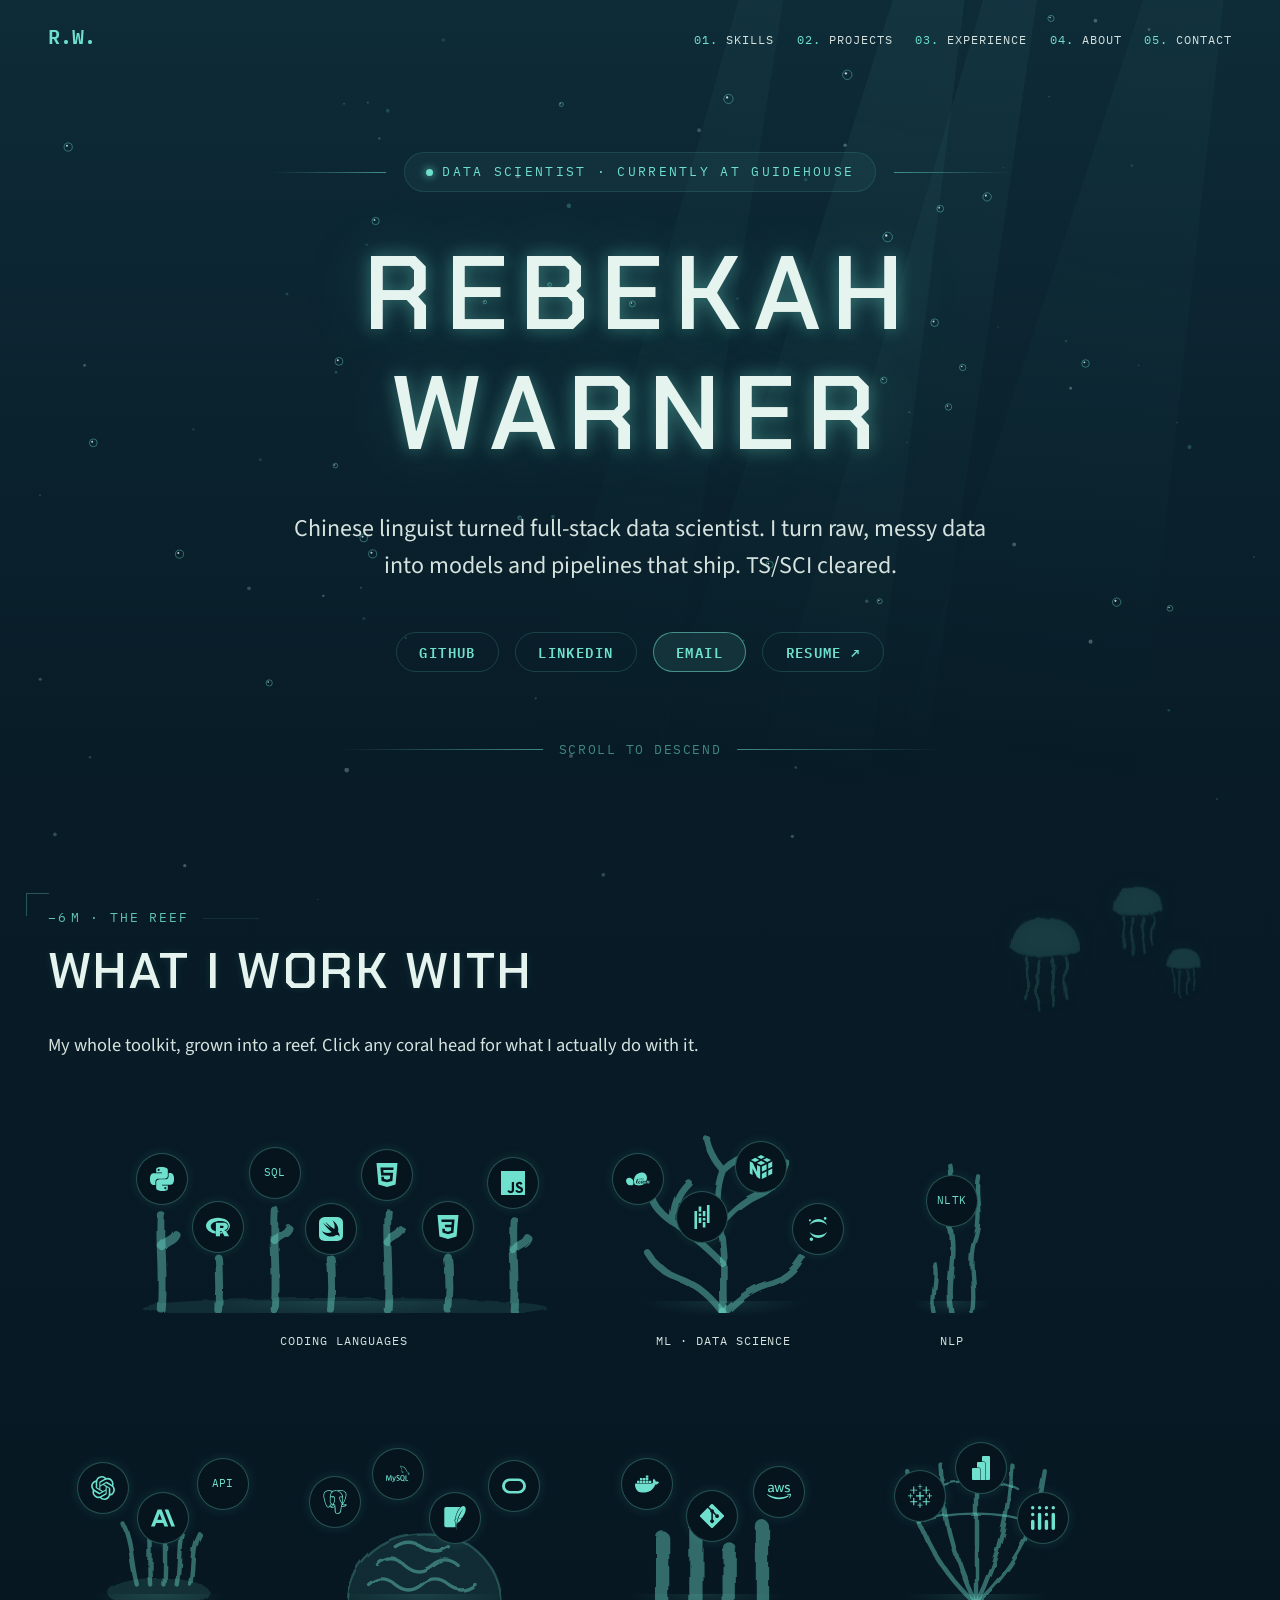
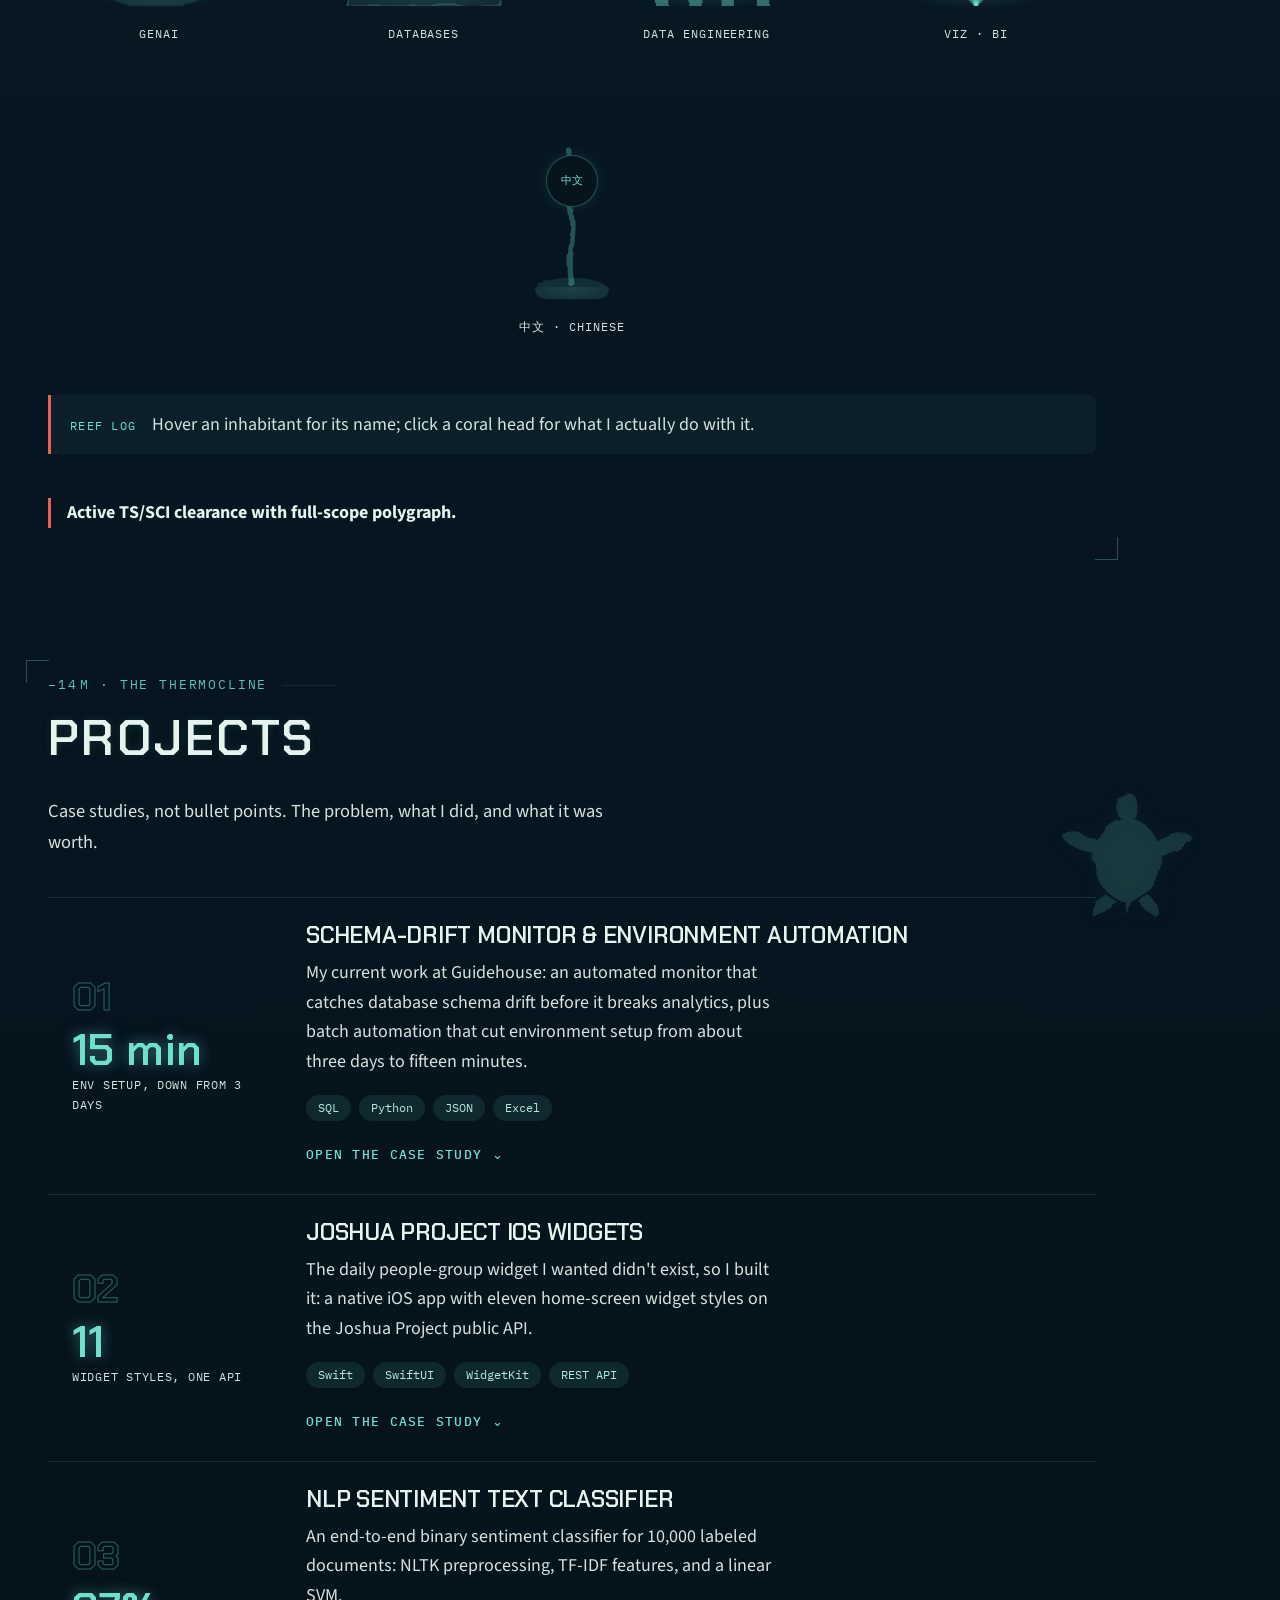
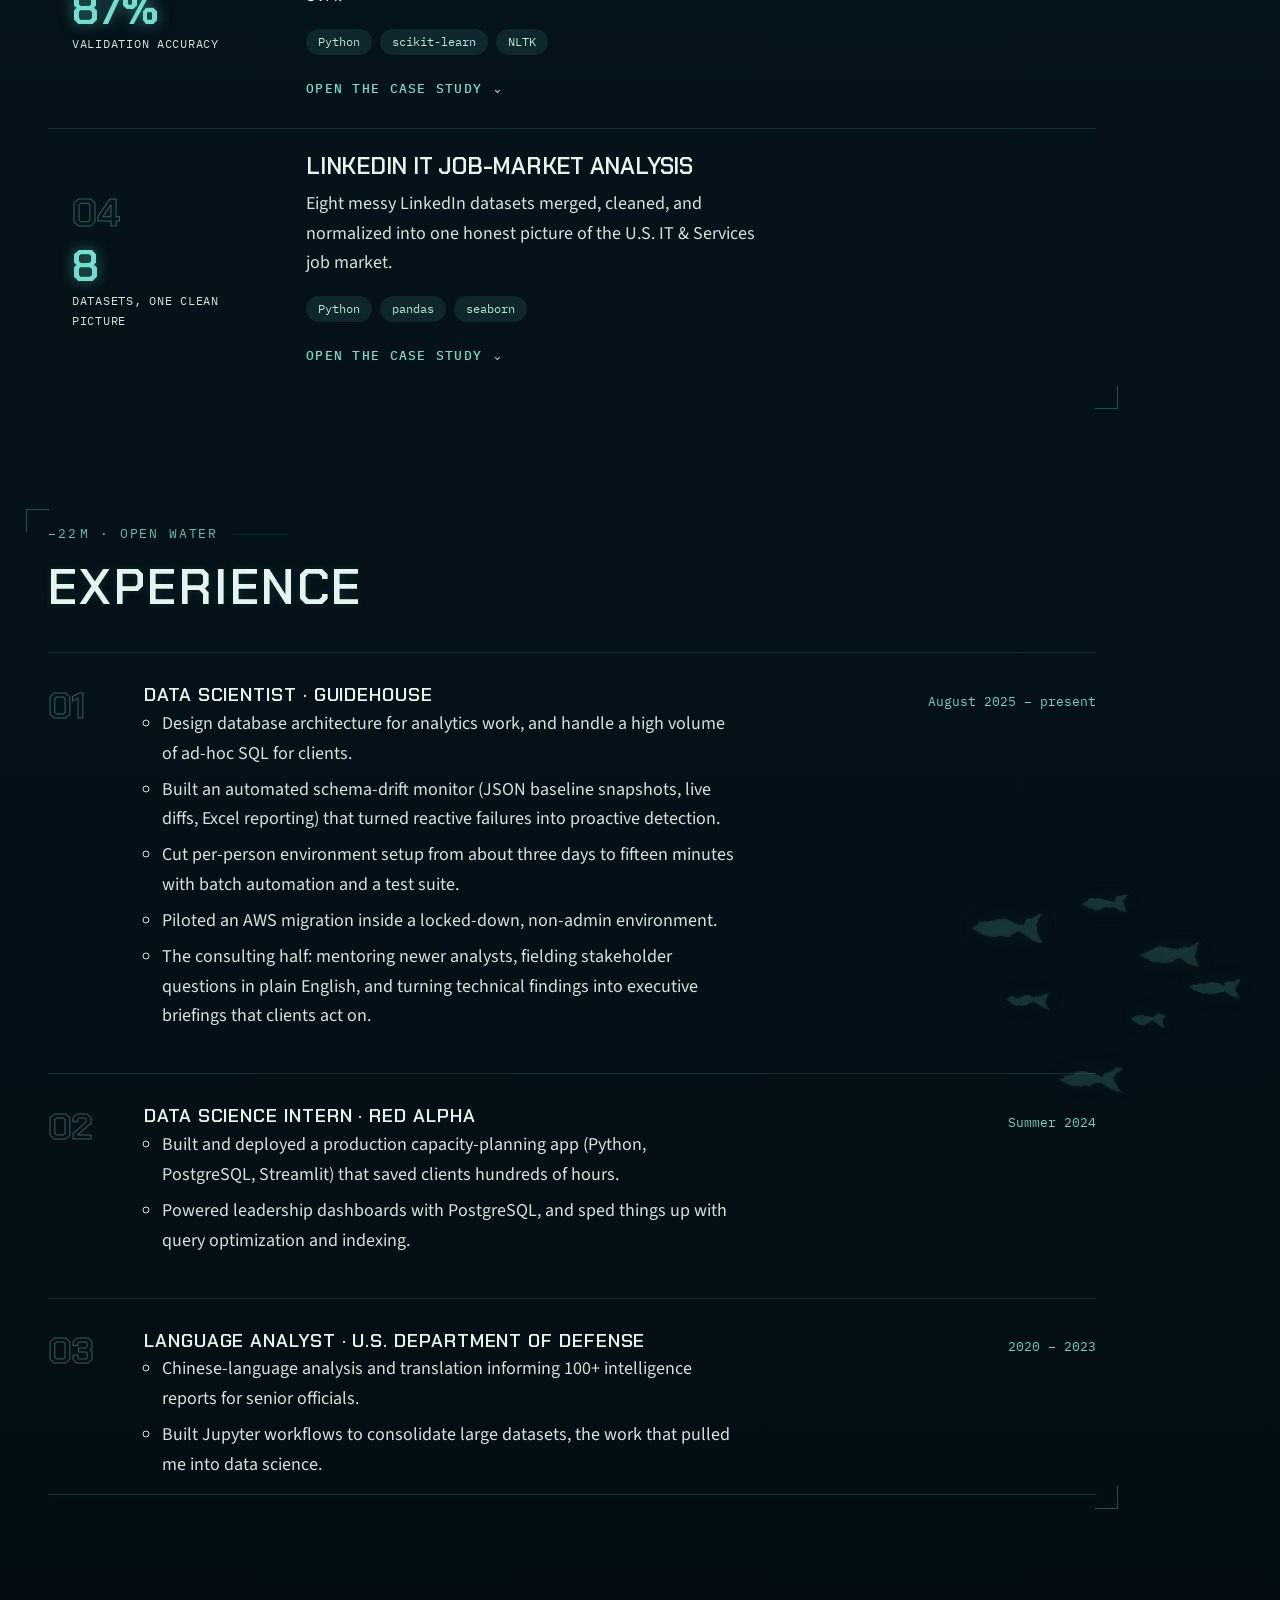
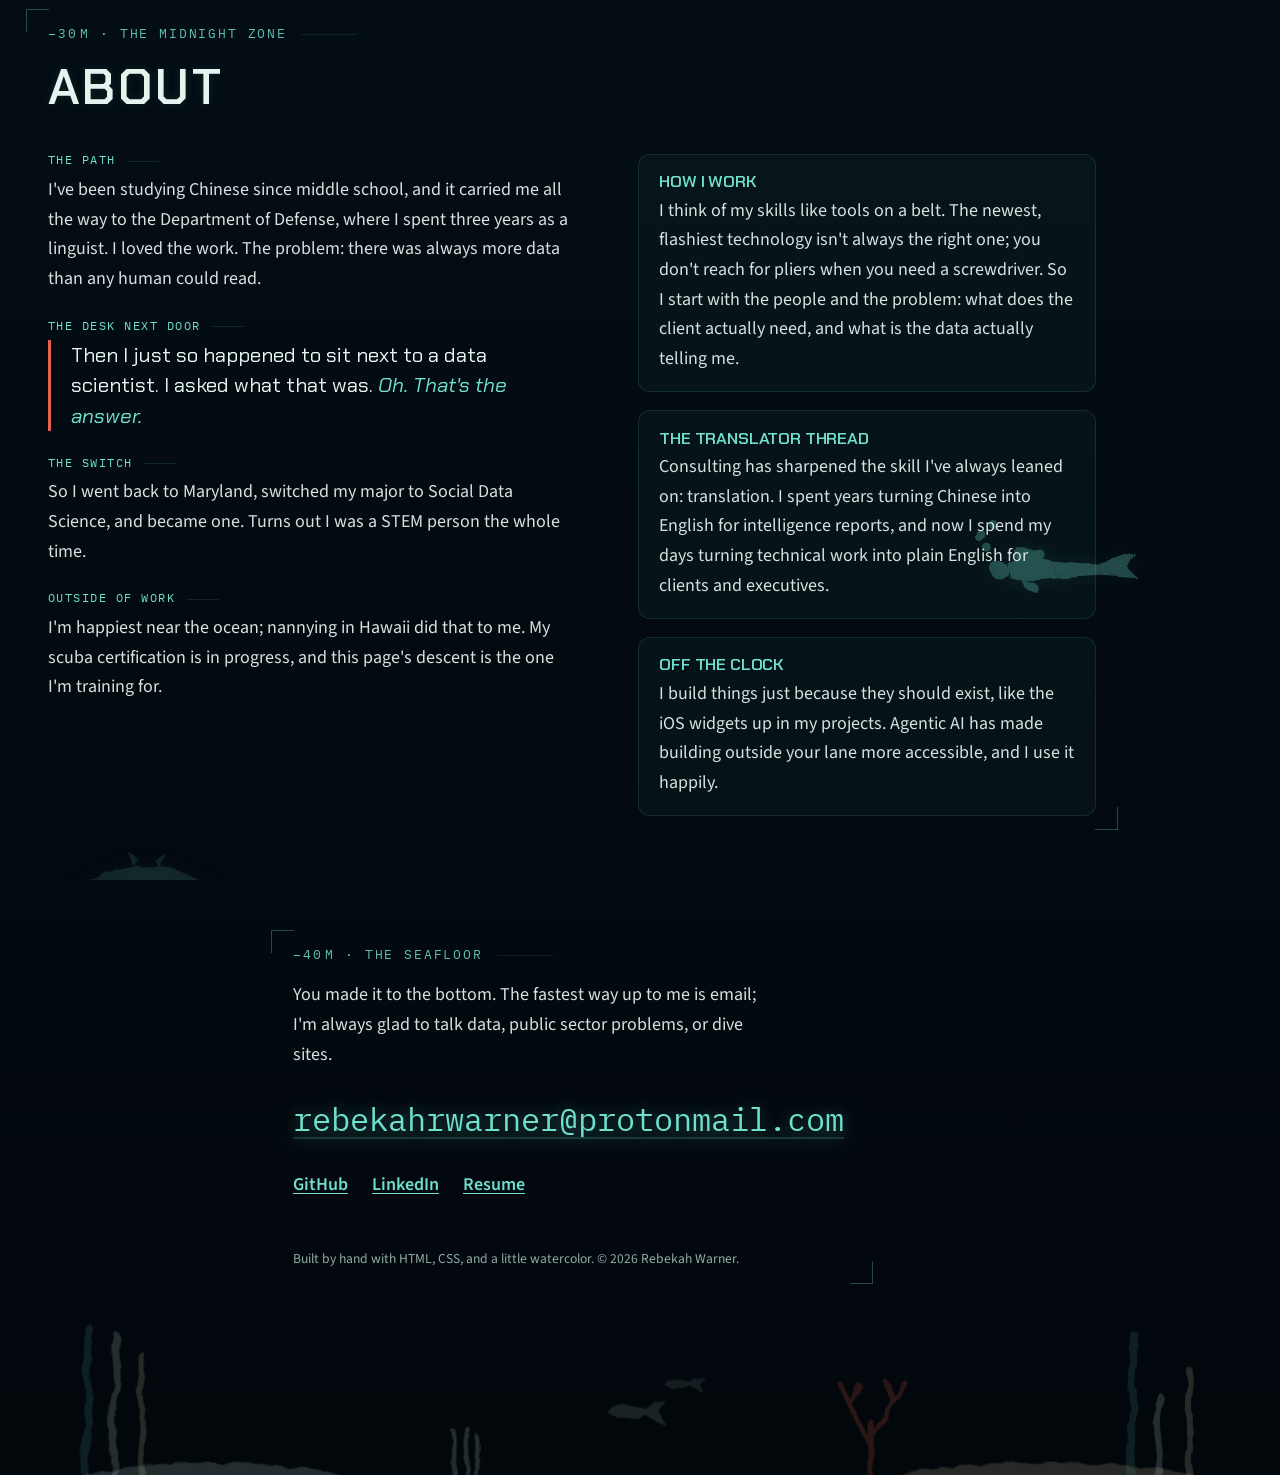
==== commit d956c322: "Point every social and resume link at its real destination The GitHub, LinkedIn, and resume links we" ====
--- a/index.html
+++ b/index.html
@@ -90,10 +90,10 @@
              3. I turn messy, sensitive data into systems that hold up: models, pipelines, and databases for the public sector. -->
         <p class="hero-line">Chinese linguist turned full-stack data scientist. I turn raw, messy data into models and pipelines that ship. TS/SCI cleared.</p>
         <ul class="hero-links">
-          <li><a data-social="github" href="#" rel="me">GitHub</a></li>
-          <li><a data-social="linkedin" href="#" rel="me">LinkedIn</a></li>
+          <li><a data-social="github" href="https://github.com/rebekahwarner" rel="me noopener noreferrer" target="_blank">GitHub</a></li>
+          <li><a data-social="linkedin" href="https://www.linkedin.com/in/rebekah-warner-aa492b256/" rel="me noopener noreferrer" target="_blank">LinkedIn</a></li>
           <li><a href="mailto:rebekahrwarner@protonmail.com">Email</a></li>
-          <li><a data-social="resume" href="#" target="_blank" rel="noopener">Resume <span aria-hidden="true">&#8599;</span></a></li>
+          <li><a data-social="resume" href="assets/Rebekah-Warner-Resume.pdf" target="_blank" rel="noopener noreferrer">Resume <span aria-hidden="true">&#8599;</span></a></li>
         </ul>
       </div>
 
@@ -459,8 +459,9 @@
         <p class="contact-line">You made it to the bottom. The fastest way up to me is email; I'm always glad to talk data, public sector problems, or dive sites.</p>
         <p class="contact-email"><a href="mailto:rebekahrwarner@protonmail.com">rebekahrwarner@protonmail.com</a></p>
         <ul class="footer-links">
-          <li><a data-social="github" href="#" rel="me">GitHub</a></li>
-          <li><a data-social="linkedin" href="#" rel="me">LinkedIn</a></li>
+          <li><a data-social="github" href="https://github.com/rebekahwarner" rel="me noopener noreferrer" target="_blank">GitHub</a></li>
+          <li><a data-social="linkedin" href="https://www.linkedin.com/in/rebekah-warner-aa492b256/" rel="me noopener noreferrer" target="_blank">LinkedIn</a></li>
+          <li><a data-social="resume" href="assets/Rebekah-Warner-Resume.pdf" target="_blank" rel="noopener noreferrer">Resume</a></li>
         </ul>
         <p class="colophon">Built by hand with HTML, CSS, and a little watercolor. © <span id="year">2026</span> Rebekah Warner.</p>
       </div>
--- a/css/styles.css
+++ b/css/styles.css
@@ -1948,6 +1948,12 @@
     padding-bottom: 0.5rem;
   }
   .reef-floor { display: none; }
+  .reef {
+    flex-direction: row;
+    flex-wrap: wrap;
+    justify-content: center;
+    column-gap: 0.9rem;
+  }
   .coral-cluster {
     flex: none;
     display: block;
@@ -1955,6 +1961,14 @@
     width: min(100%, 420px);
     height: 195px;
   }
+  /* The two big beds keep their own rows; the six slimmer formations
+     pair up side by side so the reef takes half the scrolling. */
+  .reef > .coral-cluster:nth-of-type(n+3) {
+    width: calc(50% - 0.45rem);
+    height: 172px;
+  }
+  .reef > .coral-cluster:nth-of-type(n+3) .node { width: 34px; height: 34px; }
+  .reef > .coral-cluster:nth-of-type(n+3) .cluster-label { font-size: 0.62rem; }
   .coral {
     display: block;
     position: absolute;
@@ -2027,3 +2041,25 @@
   /* Contact email kept 4px of breathing room; give it real margins. */
   .contact-email a { font-size: clamp(1.1rem, 4.9vw, 1.6rem); }
 }
+
+/* Sticky section nav on phones: the link row stays pinned while the
+   wordmark scrolls away with the hero, so any section is one tap away
+   from anywhere on the dive. */
+@media (max-width: 620px) {
+  .site-header { padding-top: 3.4rem; }
+  .site-header nav {
+    position: fixed;
+    top: 0;
+    left: 0;
+    right: 0;
+    z-index: 40;
+    justify-content: center;
+    padding: 0.7rem 0.6rem;
+    background: rgba(4, 14, 21, 0.82);
+    -webkit-backdrop-filter: blur(9px);
+    backdrop-filter: blur(9px);
+    border-bottom: 1px solid rgba(111, 224, 205, 0.14);
+  }
+  /* Anchor jumps land below the pinned bar, not underneath it */
+  html { scroll-padding-top: 3rem; }
+}
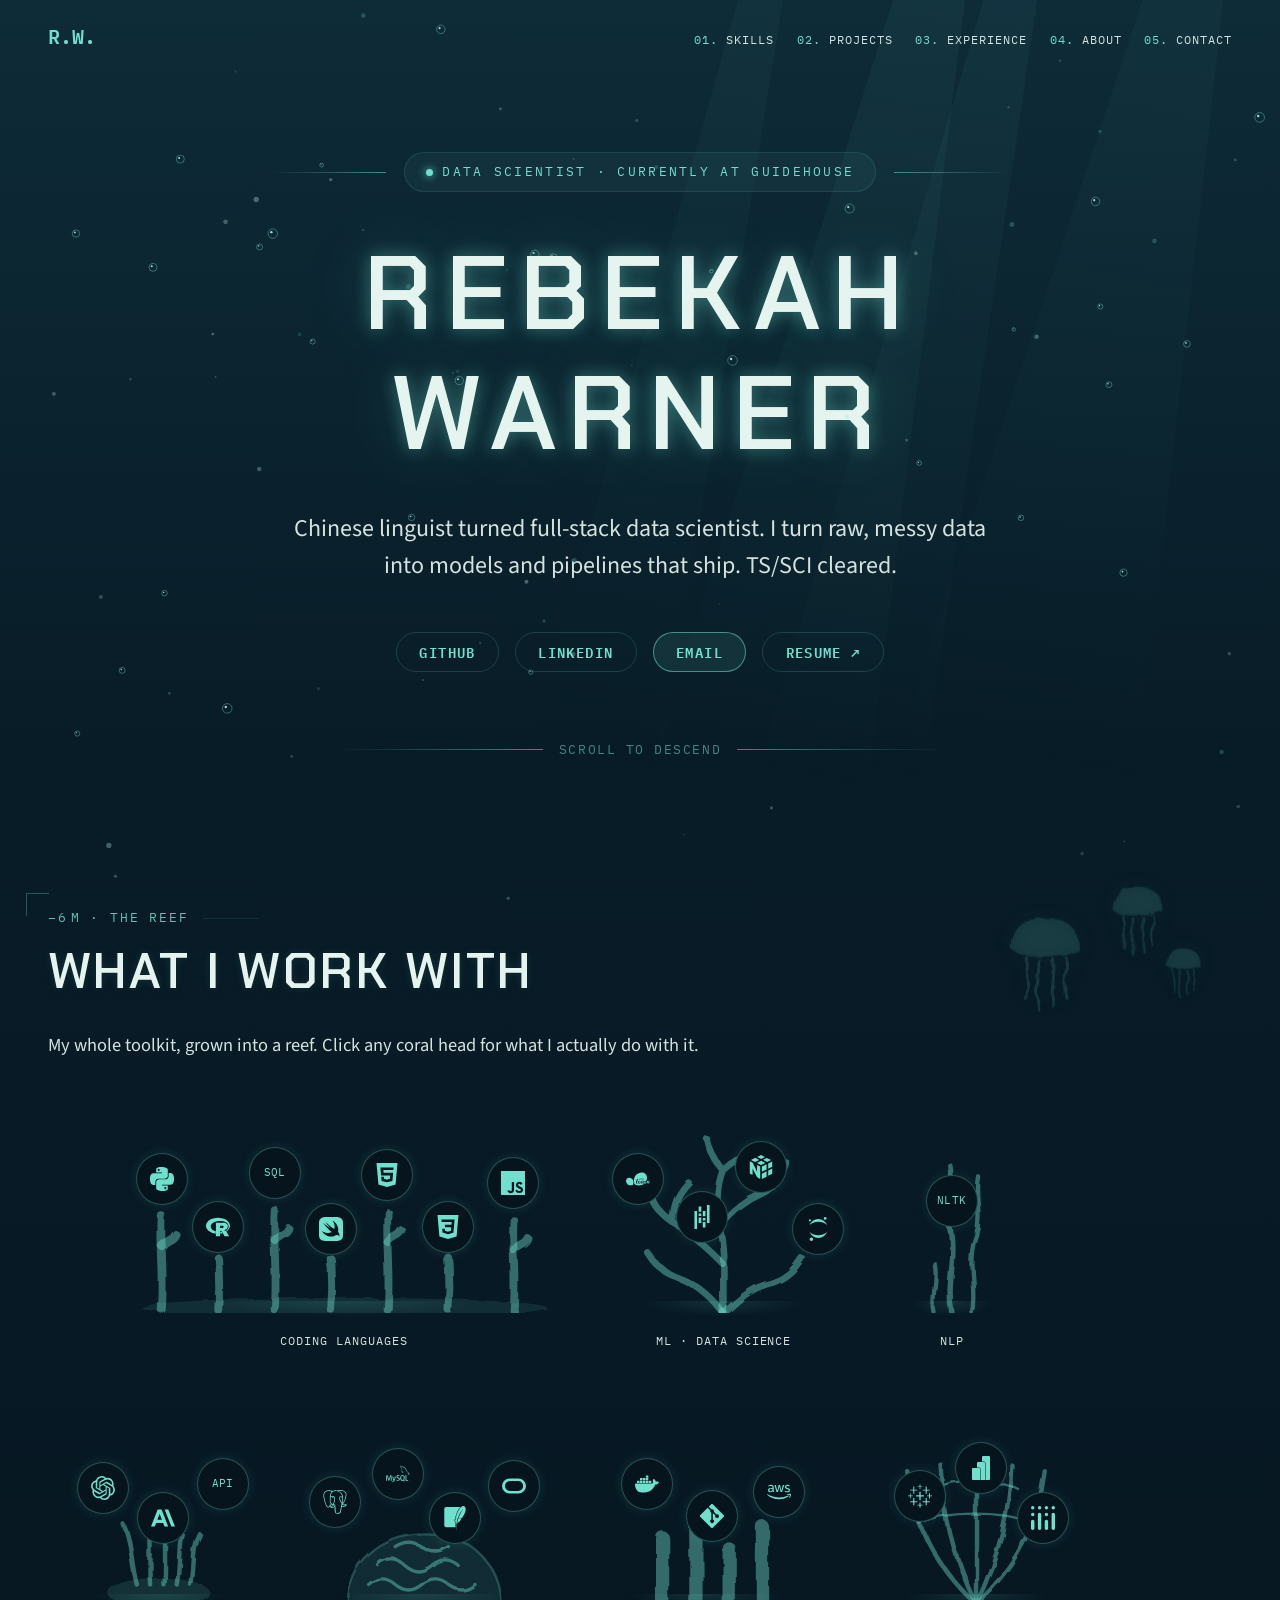
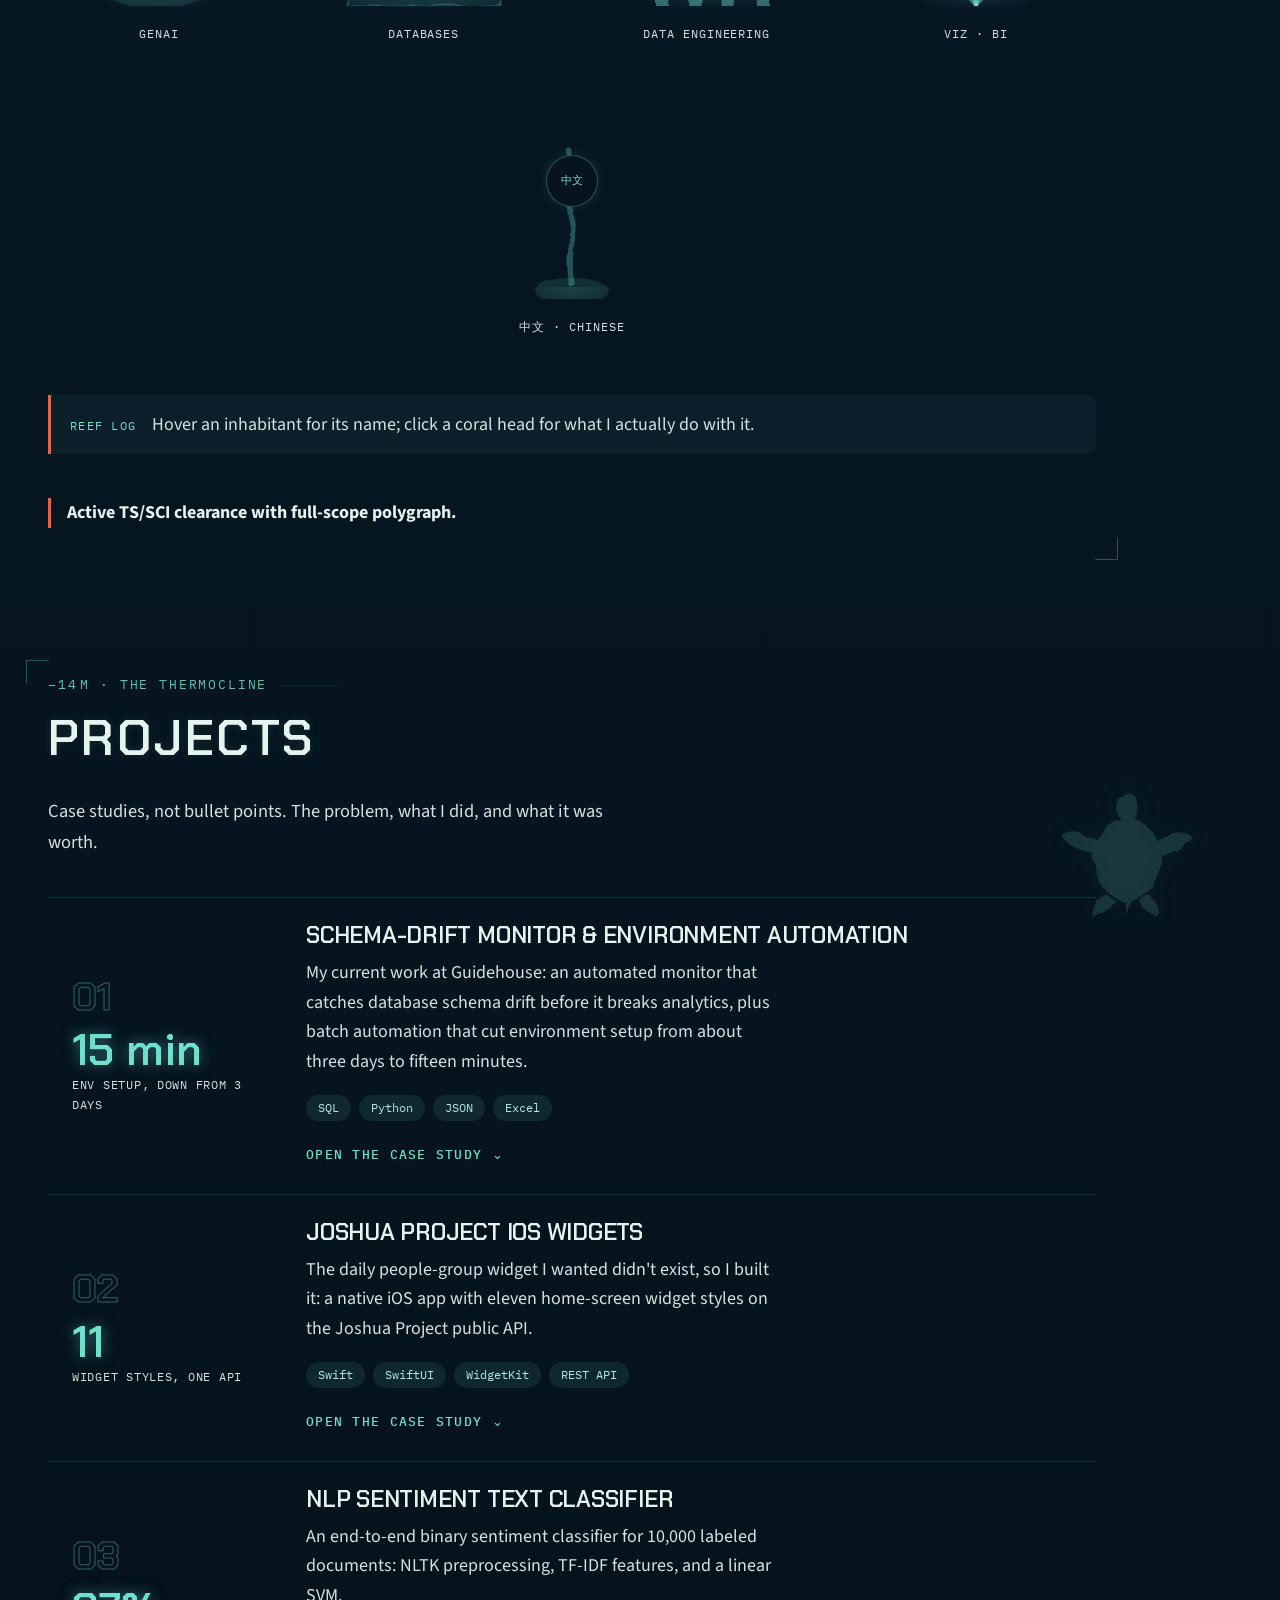
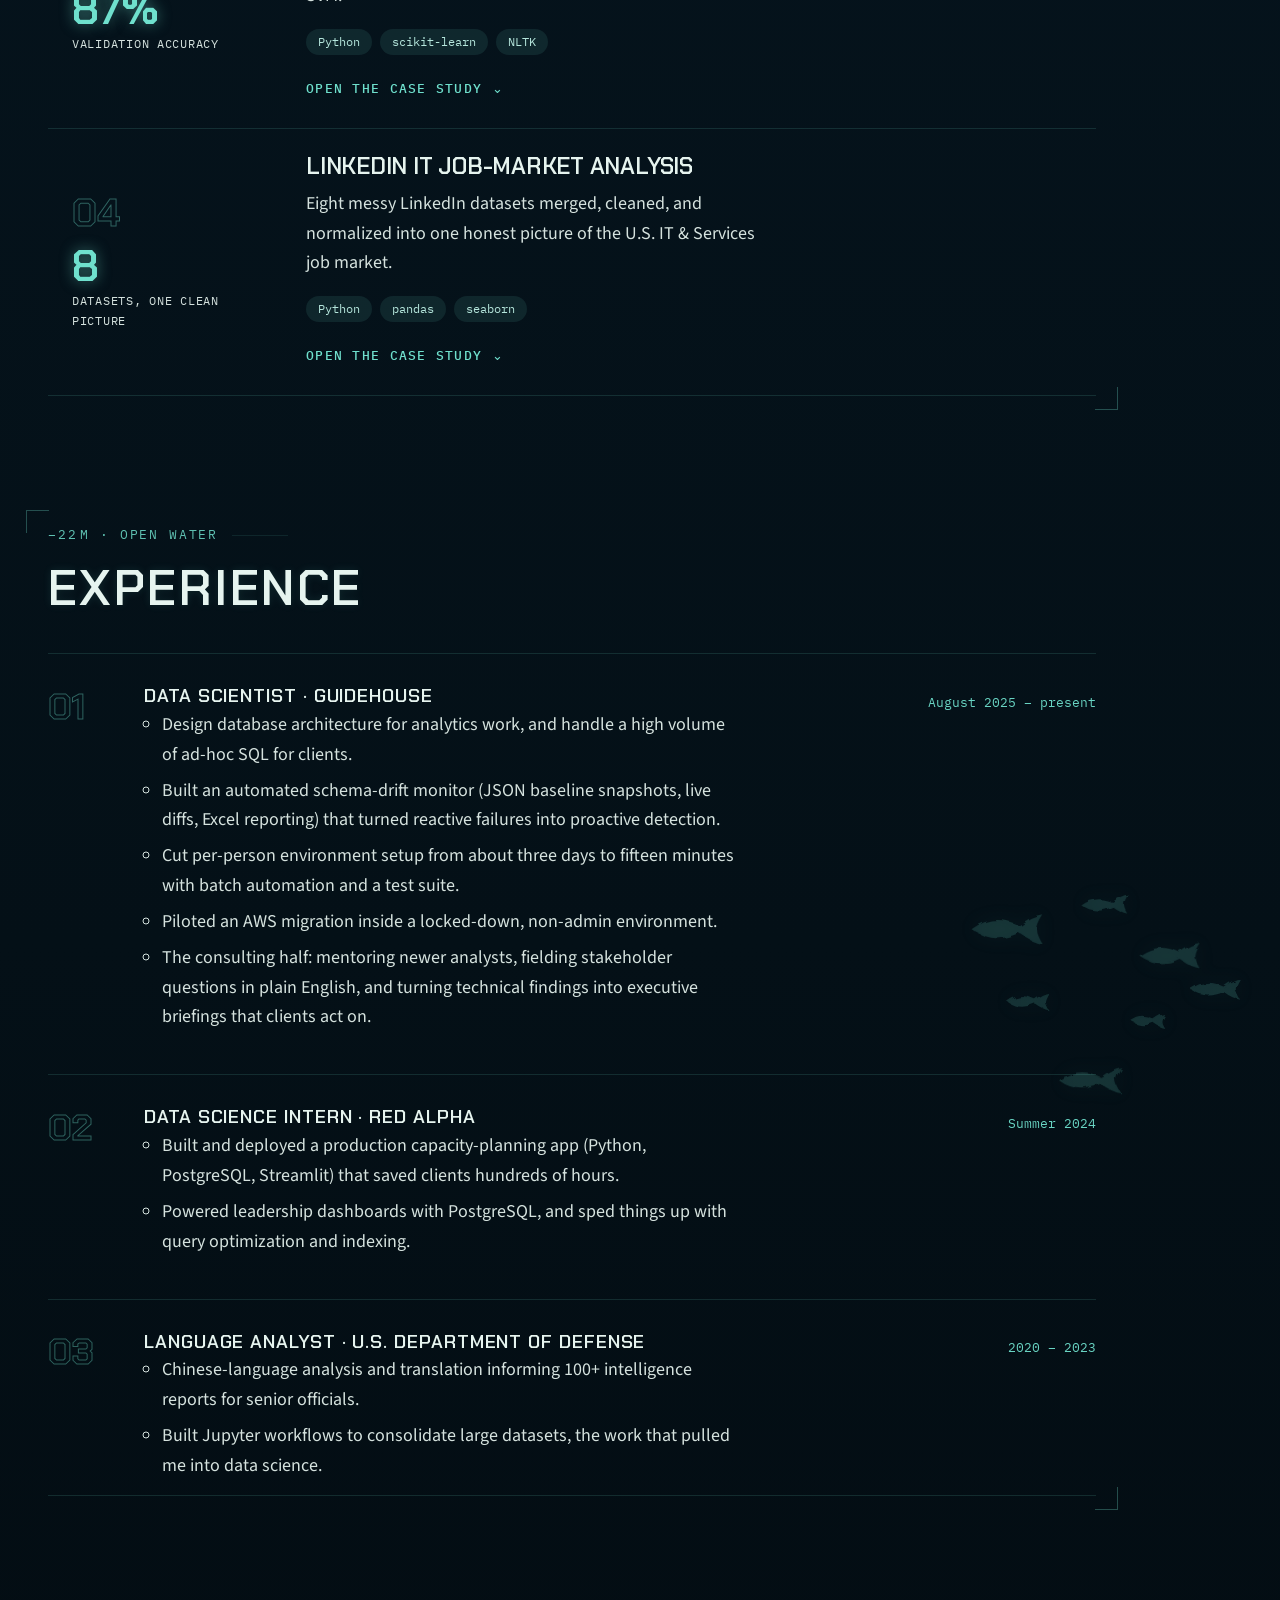
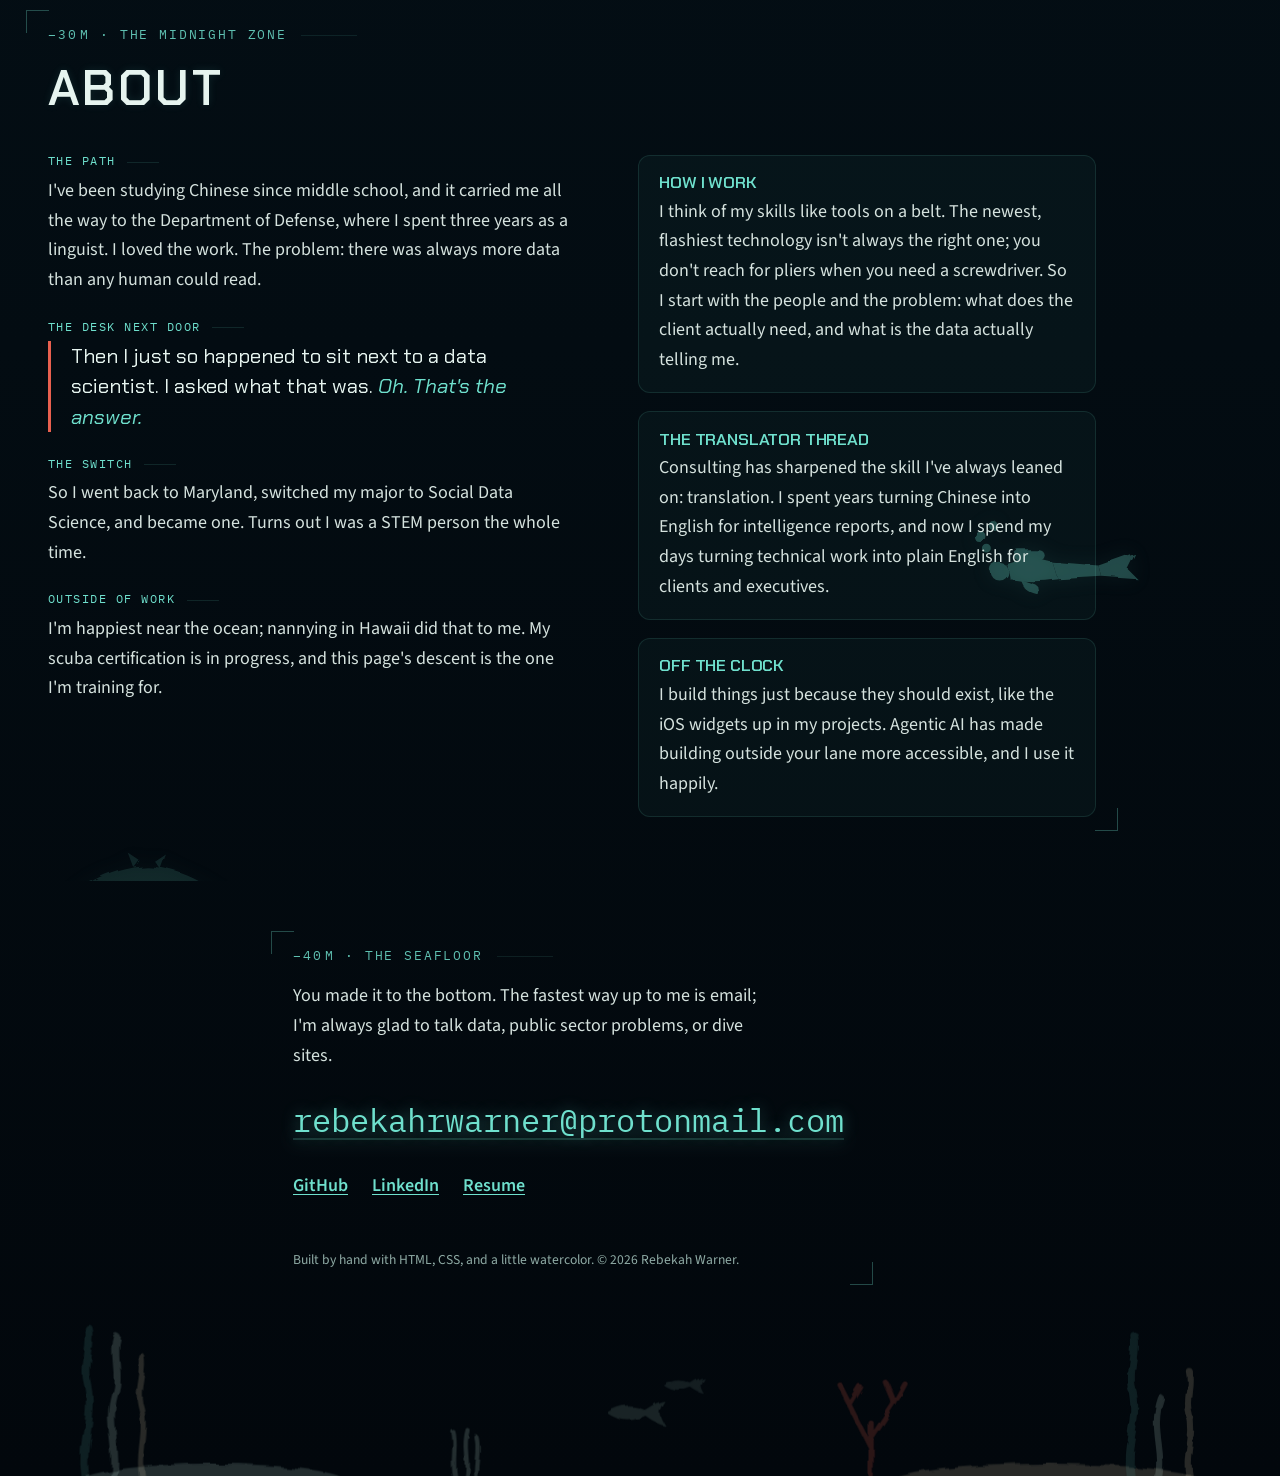
==== commit 82a61529: "Bake case studies into static HTML at build time Project content lives in js/site.js and was rendere" ====
--- a/index.html
+++ b/index.html
@@ -266,14 +266,110 @@
         <p class="section-lede">Case studies, not bullet points. The problem, what I did, and what it was worth.</p>
 
         <div class="project-grid" id="project-grid">
-          <noscript>
-            <ul>
-              <li><a href="projects/nlp-sentiment-classifier.html">NLP Sentiment Text Classifier</a></li>
-              <li><a href="projects/linkedin-job-market.html">LinkedIn IT Job-Market Analysis</a></li>
-              <li><a href="projects/schema-drift-monitor.html">Schema-Drift Monitor &amp; Environment Automation</a></li>
-              <li><a href="projects/joshua-project-widget.html">Joshua Project iOS Widgets</a></li>
-            </ul>
-          </noscript>
+          <!-- BUILD:project-grid:start -->
+<!-- Generated by build.js from js/site.js. Edit that file, not this block. -->
+
+      <article class="project-card" data-slug="schema-drift-monitor">
+        <div class="card-head">
+          <div class="card-wash wash-teal" aria-hidden="true">
+            <p class="card-metric"><strong>15 min</strong><span>env setup, down from 3 days</span></p>
+          </div>
+          <div class="card-body">
+            <h3><button type="button" class="card-toggle" aria-expanded="false" aria-controls="case-schema-drift-monitor">Schema-Drift Monitor &amp; Environment Automation</button></h3>
+            <p class="card-oneliner">My current work at Guidehouse: an automated monitor that catches database schema drift before it breaks analytics, plus batch automation that cut environment setup from about three days to fifteen minutes.</p>
+            <ul class="tags"><li>SQL</li><li>Python</li><li>JSON</li><li>Excel</li></ul>
+            <span class="card-cta" aria-hidden="true"><span class="cta-open">Open the case study</span><span class="cta-close">Close</span> <span class="cta-arrow">&#8964;</span></span>
+          </div>
+        </div>
+        <div class="card-case" id="case-schema-drift-monitor">
+          <div class="card-case-inner">
+            <div class="case-pad">
+              <div class="cs-grid"><div class="cs-main"><p class="cs-label">The problem</p><p>Government analytics programs live and die by their databases, and schemas do not sit still: upstream changes land without warning and break analyses downstream, usually discovered only after something fails. Onboarding had the same manual-work problem: standing up one analyst&#39;s environment took about three days by hand.</p><p>It&#39;s a locked-down environment, so everything had to be built inside the fence with tools already approved.</p><p class="cs-label">My approach</p><p>For the drift: snapshot every schema into a JSON baseline, diff the live databases against it on a schedule, and deliver changes as Excel reports, the format the team actually reads. Reactive firefighting became proactive detection.</p><p>For the onboarding: batch automation that builds a complete analyst environment end to end, plus a test suite that proves each one works before handoff.</p><p>Client code stays with the client, so this one has no public repo or snippet. The design is the shareable part.</p></div><aside class="cs-side"><div class="cs-outcome"><p class="cs-label">The outcome</p><p>Schema changes now surface <strong>before</strong> they break an analysis instead of after, and a new analyst is productive the same morning instead of on day three. This is my current day-to-day at Guidehouse: less flashy than a model, more valuable to the mission.</p><p>The other half of the job was translation: I turned the underlying data-quality analysis into an executive briefing and delivered it to the client myself. Technical work only counts when the people who fund it understand what it bought them.</p></div><p class="cs-label">Tools</p><p>SQL, Python, JSON baselines, Excel reporting, batch automation and test suites.</p><div class="case-cta"><p class="cta-note">Client work, so the code stays with Guidehouse. The design is the shareable part.</p></div><p class="case-standalone"><a href="projects/schema-drift-monitor.html">Open as its own page</a></p></aside></div>
+            </div>
+          </div>
+        </div>
+      </article>
+
+      <article class="project-card" data-slug="joshua-project-widget">
+        <div class="card-head">
+          <div class="card-wash wash-sand" aria-hidden="true">
+            <p class="card-metric"><strong>11</strong><span>widget styles, one API</span></p>
+          </div>
+          <div class="card-body">
+            <h3><button type="button" class="card-toggle" aria-expanded="false" aria-controls="case-joshua-project-widget">Joshua Project iOS Widgets</button></h3>
+            <p class="card-oneliner">The daily people-group widget I wanted didn&#39;t exist, so I built it: a native iOS app with eleven home-screen widget styles on the Joshua Project public API.</p>
+            <ul class="tags"><li>Swift</li><li>SwiftUI</li><li>WidgetKit</li><li>REST API</li></ul>
+            <span class="card-cta" aria-hidden="true"><span class="cta-open">Open the case study</span><span class="cta-close">Close</span> <span class="cta-arrow">&#8964;</span></span>
+          </div>
+        </div>
+        <div class="card-case" id="case-joshua-project-widget">
+          <div class="card-case-inner">
+            <div class="case-pad">
+              <div class="cs-grid"><div class="cs-main"><p class="cs-label">The problem</p><p>Joshua Project publishes a daily unreached people group with photos, maps, and prayer points, but there was no iOS home-screen widget for it, and I knew I&#39;d never open an app for it every morning. A widget would meet me where I already look. So: build the thing I wished existed, on their public API.</p><p>I&#39;m a data scientist, not an iOS developer. This project was also a bet that agentic AI tooling has made &quot;outside your lane&quot; projects genuinely shippable. It has.</p><p class="cs-label">My approach</p><p>I worked up to native in stages: first a JavaScript mock in Scriptable to nail the API calls and layout, then a third-party widget app, and when both hit their ceilings, a real SwiftUI app with a WidgetKit extension.</p><p>The interesting problems were the constraints. Widgets get a ~30 MB memory budget, so photos are downsampled before decode. Full-size images rendered fine in the simulator and blanked on a real device. Portraits are auto-framed with Vision face detection (largest face wins). Maps come from a live MapKit snapshot with the group&#39;s coordinates pinned. And because the API&#39;s &quot;daily&quot; flip sometimes runs late, the timeline detects stale data and quietly retries until it changes:</p><pre><code>// The API flips at midnight, sometimes late. If today&#39;s group matches
+// yesterday&#39;s, retry every 15 minutes until fresh data lands.
+let isStale = !groupKey.isEmpty &amp;&amp; groupKey == lastKey
+
+if isStale {
+    completion(Timeline(entries: [entry], policy: .after(now + 15 * 60)))
+} else {
+    completion(Timeline(entries: [entry, midnightEntry], policy: .after(nextMidnight)))
+}</code></pre><p>For QA I rendered every layout against real data (15 people groups × 11 widget styles) into a gallery PDF and reviewed the lot. Old data-science habit: never trust a happy path you haven&#39;t sampled against messy inputs.</p></div><aside class="cs-side"><div class="cs-outcome"><p class="cs-label">The outcome</p><p>A native app and <strong>eleven widget styles</strong>, from small photo cards to a full large layout with map, stats, and prayer points, refreshing daily on my own home screen. Not data science, but the same job: take a public data source and put it where people will actually see it.</p></div><p class="cs-label">Tools</p><p>Swift, SwiftUI, WidgetKit, Vision, MapKit, Scriptable (JS prototype), REST/JSON, built pairing with agentic AI.</p><div class="case-cta"><span class="cta-button cta-pending">Code going up on GitHub shortly</span></div><p class="case-standalone"><a href="projects/joshua-project-widget.html">Open as its own page</a></p></aside></div><div class="cs-figure"><figure><img src="assets/joshua-project-widgets.png" alt="One people group, the Broq-Pa of India, shown across four widget styles: the large classic layout with photo, stats, badges, map, and prayer points; a medium context card; a small stats-and-prayer card; and a small photo-flush card" loading="lazy"><figcaption>One people group, four widget styles: the large classic, the medium context card, the small stats and prayer card, and the small flush layout.</figcaption></figure></div>
+            </div>
+          </div>
+        </div>
+      </article>
+
+      <article class="project-card" data-slug="nlp-sentiment-classifier">
+        <div class="card-head">
+          <div class="card-wash wash-teal" aria-hidden="true">
+            <p class="card-metric"><strong>87%</strong><span>validation accuracy</span></p>
+          </div>
+          <div class="card-body">
+            <h3><button type="button" class="card-toggle" aria-expanded="false" aria-controls="case-nlp-sentiment-classifier">NLP Sentiment Text Classifier</button></h3>
+            <p class="card-oneliner">An end-to-end binary sentiment classifier for 10,000 labeled documents: NLTK preprocessing, TF-IDF features, and a linear SVM.</p>
+            <ul class="tags"><li>Python</li><li>scikit-learn</li><li>NLTK</li></ul>
+            <span class="card-cta" aria-hidden="true"><span class="cta-open">Open the case study</span><span class="cta-close">Close</span> <span class="cta-arrow">&#8964;</span></span>
+          </div>
+        </div>
+        <div class="card-case" id="case-nlp-sentiment-classifier">
+          <div class="card-case-inner">
+            <div class="case-pad">
+              <div class="cs-grid"><div class="cs-main"><p class="cs-label">The problem</p><p>Given 10,000 labeled documents, build a classifier that can tell positive sentiment from negative, and then actually use it, generating predictions for a 5,000-document test set with no labels. End to end: raw text in, defensible predictions out.</p><p class="cs-label">My approach</p><p>Text models live or die in preprocessing, so I started there. I built an NLTK pipeline for tokenization and stopword removal, and because running it serially over 10,000 documents was the slowest part of the whole project, I parallelized it with joblib. That one change made iteration cheap, which mattered more than any single modeling decision.</p><p>For features I used TF-IDF over unigrams <strong>and</strong> bigrams; the bigrams catch the negations and short phrases (&quot;not good&quot;, &quot;worked great&quot;) that unigrams flatten out. On top of that, a linear-kernel SVM: a well-earned default for high-dimensional sparse text, and fast enough to retrain constantly.</p><pre><code>pipeline = Pipeline([
+    (&quot;tfidf&quot;, TfidfVectorizer(ngram_range=(1, 2), sublinear_tf=True)),
+    (&quot;svm&quot;,   LinearSVC()),
+])
+
+pipeline.fit(X_train, y_train)            # 8,000 documents
+val_acc = pipeline.score(X_val, y_val)    # 2,000 held out -&gt; 0.87</code></pre></div><aside class="cs-side"><div class="cs-outcome"><p class="cs-label">The outcome</p><p><strong>87% validation accuracy</strong> on a 2,000-document held-out set (80/20 split), and a full set of predictions delivered for the 5,000-document test set. Just as important: a pipeline where every step (cleaning, features, model) is reproducible from one script.</p><p>For calibration: human labelers only agree with each other on sentiment about 85 to 90 percent of the time, so high 80s is honest, solid territory for a classical model. A transformer would buy a few more points at far higher compute, a tradeoff I would weigh openly today.</p></div><p class="cs-label">Tools</p><p>Python, scikit-learn, NLTK, joblib, pandas.</p><div class="case-cta"><span class="cta-button cta-pending">Code going up on GitHub shortly</span></div><p class="case-standalone"><a href="projects/nlp-sentiment-classifier.html">Open as its own page</a></p></aside></div>
+            </div>
+          </div>
+        </div>
+      </article>
+
+      <article class="project-card" data-slug="linkedin-job-market">
+        <div class="card-head">
+          <div class="card-wash wash-sand" aria-hidden="true">
+            <p class="card-metric"><strong>8</strong><span>datasets, one clean picture</span></p>
+          </div>
+          <div class="card-body">
+            <h3><button type="button" class="card-toggle" aria-expanded="false" aria-controls="case-linkedin-job-market">LinkedIn IT Job-Market Analysis</button></h3>
+            <p class="card-oneliner">Eight messy LinkedIn datasets merged, cleaned, and normalized into one honest picture of the U.S. IT &amp; Services job market.</p>
+            <ul class="tags"><li>Python</li><li>pandas</li><li>seaborn</li></ul>
+            <span class="card-cta" aria-hidden="true"><span class="cta-open">Open the case study</span><span class="cta-close">Close</span> <span class="cta-arrow">&#8964;</span></span>
+          </div>
+        </div>
+        <div class="card-case" id="case-linkedin-job-market">
+          <div class="card-case-inner">
+            <div class="case-pad">
+              <div class="cs-grid"><div class="cs-main"><p class="cs-label">The problem</p><p>LinkedIn job data doesn&#39;t arrive as one tidy table. It arrived as eight separate datasets (postings, companies, salaries, skills, and more) with the postings file alone over 60 MB. Salaries were reported hourly, monthly, or yearly depending on the row, and missing values were everywhere. The goal: merge it all into something trustworthy and explore what the U.S. IT &amp; Services job market actually looks like.</p><p class="cs-label">My approach</p><p>First, the joins. Each dataset keyed differently, so I mapped the relationships between all eight tables before writing a single merge, the kind of unglamorous step that saves you from silently duplicated rows later. Then the cleaning: deciding, column by column, whether missing values should be filled, inferred, or honestly left out of an analysis.</p><p>The salary data was the interesting mess. A &quot;$45&quot; salary and a &quot;$95,000&quot; salary can describe the same job, depending on the pay period. I normalized everything to a yearly basis so distributions were comparable:</p><pre><code>PERIOD_TO_YEARLY = {&quot;HOURLY&quot;: 2080, &quot;WEEKLY&quot;: 52, &quot;MONTHLY&quot;: 12, &quot;YEARLY&quot;: 1}
+
+salary = df[&quot;med_salary&quot;].fillna(df[[&quot;min_salary&quot;, &quot;max_salary&quot;]].mean(axis=1))
+df[&quot;yearly_salary&quot;] = salary * df[&quot;pay_period&quot;].map(PERIOD_TO_YEARLY)</code></pre><p>With a clean, unified table, I built exploratory visualizations with seaborn: salary distributions, posting volume, and how roles and compensation vary across the IT &amp; Services sector.</p></div><aside class="cs-side"><div class="cs-outcome"><p class="cs-label">The outcome</p><p>Eight raw files became <strong>one analysis-ready dataset</strong> with comparable salaries, plus a set of exploratory visualizations of the U.S. IT &amp; Services market. The bigger takeaway is the one I bring to every project since: most of the value was created before any chart was drawn.</p></div><p class="cs-label">Tools</p><p>Python, pandas, seaborn, matplotlib, Jupyter.</p><div class="case-cta"><span class="cta-button cta-pending">Code going up on GitHub shortly</span></div><p class="case-standalone"><a href="projects/linkedin-job-market.html">Open as its own page</a></p></aside></div>
+            </div>
+          </div>
+        </div>
+      </article>
+<!-- BUILD:project-grid:end -->
         </div>
       </div>
     </section>
--- a/css/styles.css
+++ b/css/styles.css
@@ -667,6 +667,80 @@
 
 .case-standalone { margin: 1.75rem 0 0.4rem; }
 .case-standalone a { font-family: var(--font-mono); font-size: 0.85rem; }
+
+/* ---------- Metrics band + call to action ----------
+   The band sits at the top of a case study: the number big enough to
+   read at a glance, the one-liner underneath it. Borrows the display
+   face and sizing from .card-metric so the two read as one system. */
+
+.case-metrics {
+  margin: 0 0 2.25rem;
+  padding-bottom: 1.4rem;
+  border-bottom: 1px dashed var(--sand);
+}
+.case-metric { margin: 0 0 0.75rem; line-height: 1.1; }
+.case-metric strong {
+  display: block;
+  font-family: var(--font-display);
+  font-size: 3rem;
+  font-weight: 600;
+  color: var(--harbor);
+}
+.case-metric span {
+  font-family: var(--font-mono);
+  font-size: 0.75rem;
+  letter-spacing: 0.06em;
+  text-transform: uppercase;
+  color: var(--ink);
+}
+.case-oneliner {
+  margin: 0;
+  max-width: var(--measure);
+  font-size: 1.08rem;
+}
+
+.case-cta {
+  display: flex;
+  flex-wrap: wrap;
+  align-items: center;
+  gap: 0.75rem;
+  margin: 2.25rem 0 0.4rem;
+}
+.cta-button {
+  display: inline-block;
+  font-family: var(--font-mono);
+  font-size: 0.85rem;
+  letter-spacing: 0.03em;
+  border-radius: 999px;
+  padding: 0.6rem 1.4rem;
+  text-decoration: none;
+}
+a.cta-primary {
+  background: var(--harbor);
+  color: var(--paper);
+}
+a.cta-primary:hover { background: var(--shallows); text-decoration: none; }
+a.cta-secondary {
+  color: var(--harbor);
+  border: 1px solid var(--shallows);
+}
+a.cta-secondary:hover { background: rgba(78, 143, 139, 0.13); text-decoration: none; }
+/* Not a link: the repo isn't up yet, so it must not look clickable. */
+.cta-pending {
+  color: #33565A;
+  border: 1px dashed var(--sand);
+  cursor: default;
+}
+.cta-note {
+  margin: 0;
+  font-size: 0.9rem;
+  color: #33565A;
+  max-width: 52ch;
+}
+
+/* In the home-page sidebar the band is redundant with the card wash. */
+.cs-side .case-cta { margin-top: 1.4rem; }
+.cs-side .cta-button { font-size: 0.8rem; padding: 0.5rem 1.15rem; }
 
 /* ---------- Experience timeline ---------- */
 
@@ -1247,6 +1321,18 @@
 pre { background: #010B10; border: 1px solid var(--glow-hair); }
 .cs-figure figure { background: #0A1B24; }
 .cs-figure figcaption { color: var(--text-lo); }
+
+/* Metrics band + CTA, night-dive palette */
+.case-metrics { border-bottom-color: var(--glow-hair); }
+.case-metric strong { color: var(--glow); text-shadow: 0 0 16px rgba(111, 224, 205, 0.45); }
+.case-metric span { color: var(--text-lo); }
+.case-oneliner { color: var(--text-hi); }
+a.cta-primary { background: var(--glow); color: #04101A; }
+a.cta-primary:hover { background: #9BEEE0; }
+a.cta-secondary { color: var(--glow); border-color: var(--glow-soft); }
+a.cta-secondary:hover { background: rgba(111, 224, 205, 0.12); }
+.cta-pending { color: var(--text-lo); border: 1px dashed var(--glow-hair); }
+.cta-note { color: var(--text-lo); }
 
 /* ---------- Timeline ---------- */
 .timeline > li { border-left-color: rgba(111, 224, 205, 0.22); }
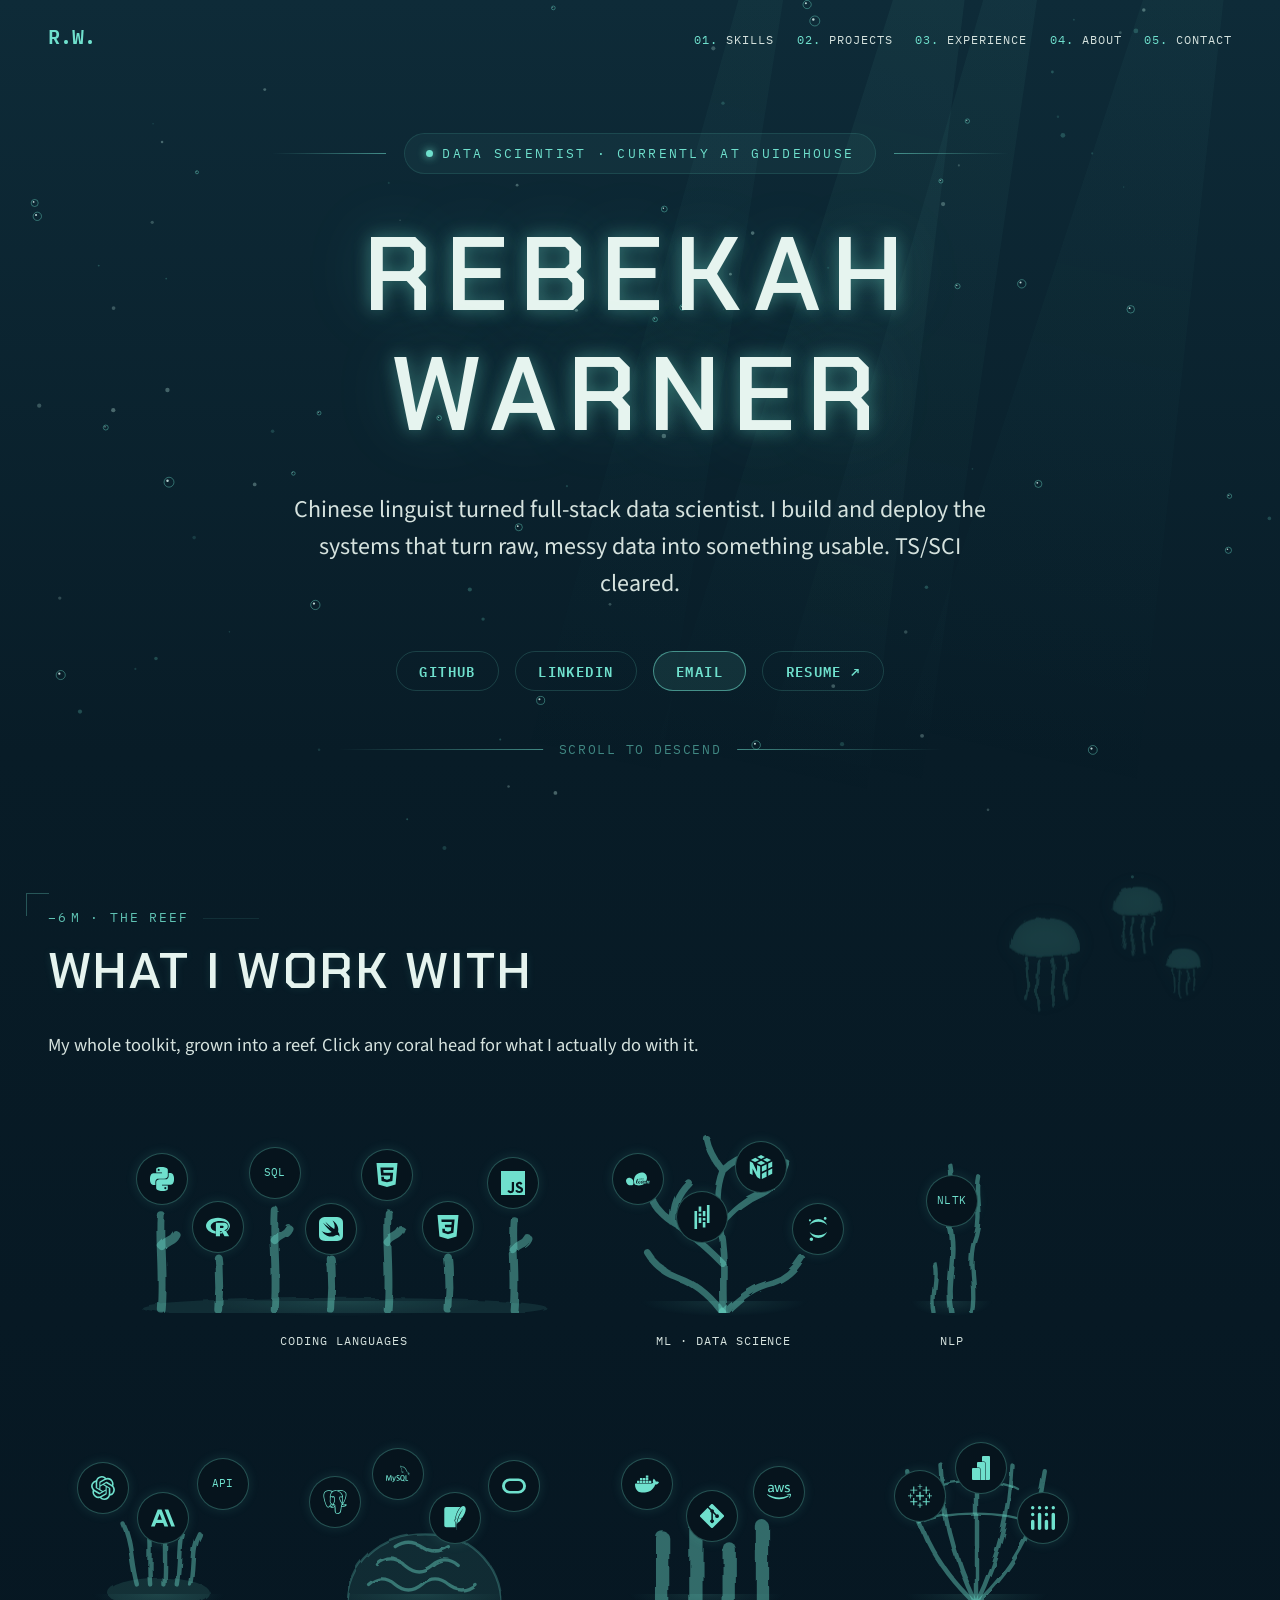
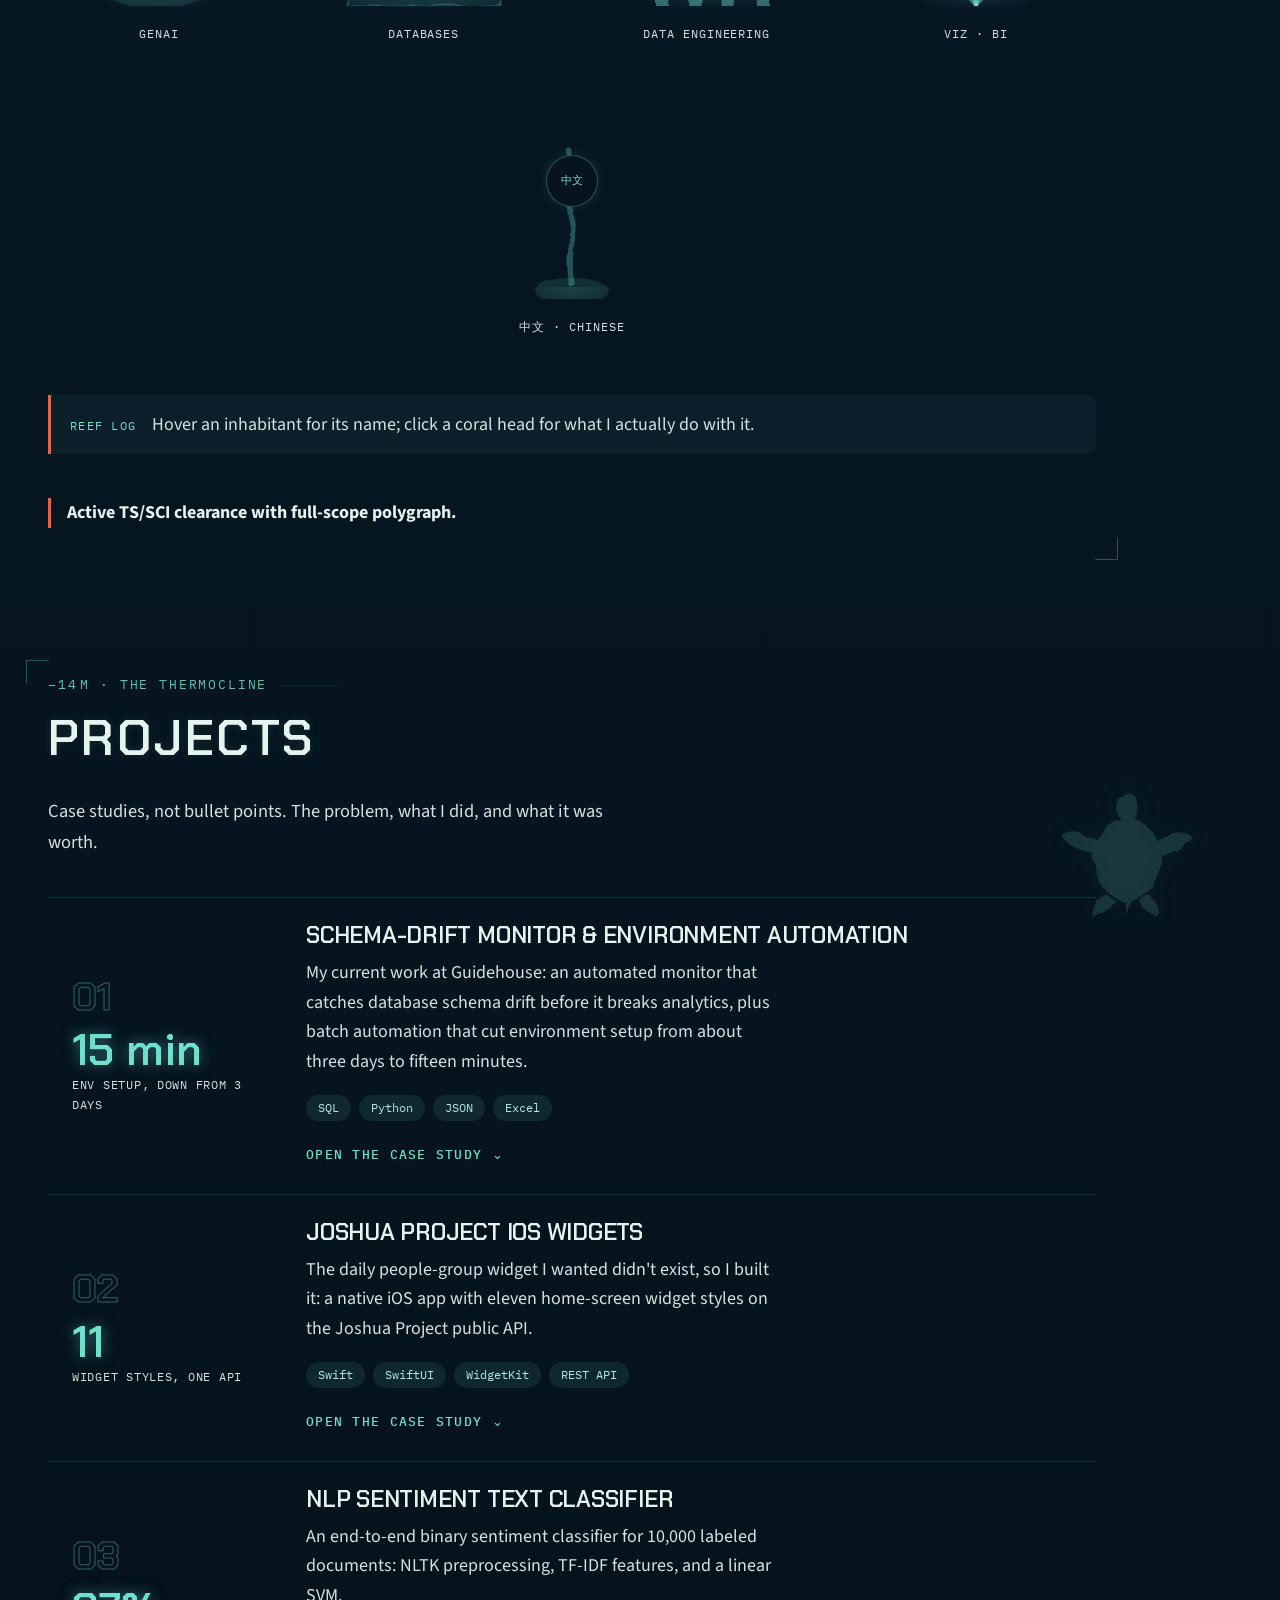
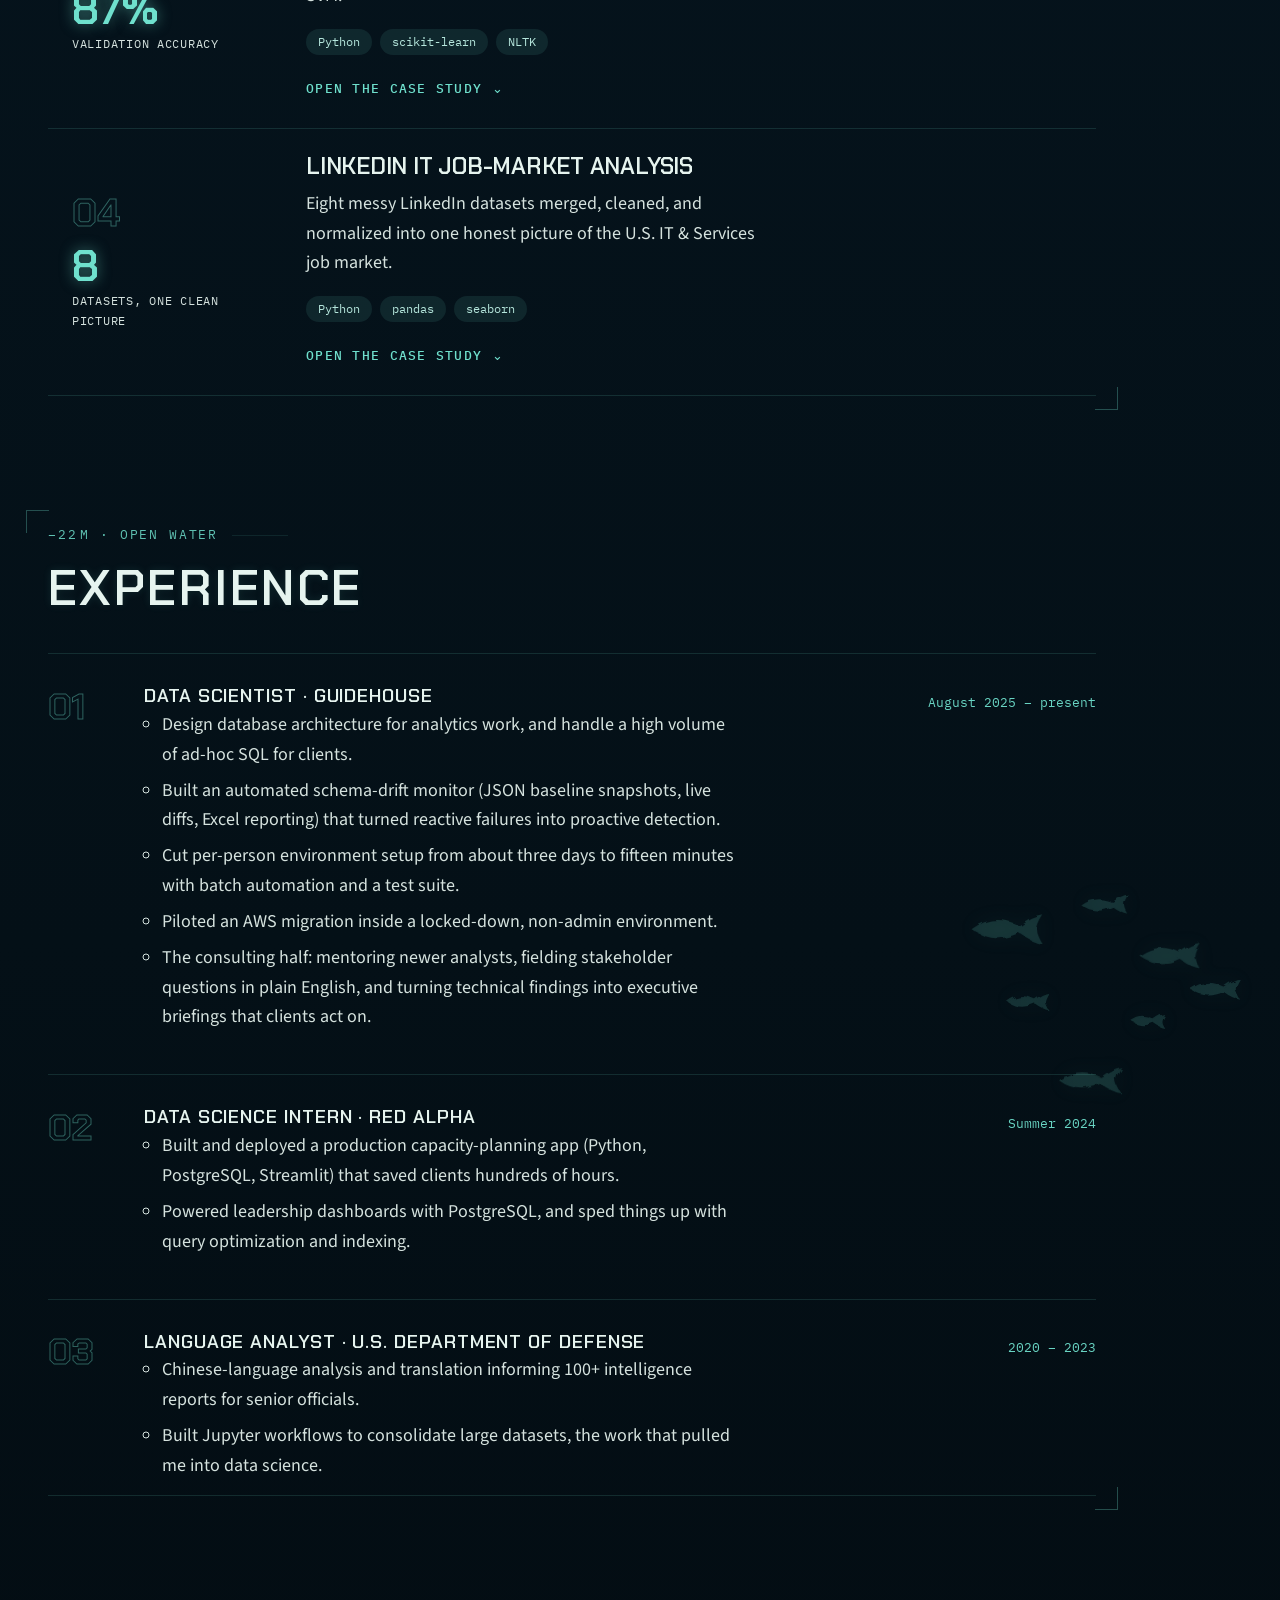
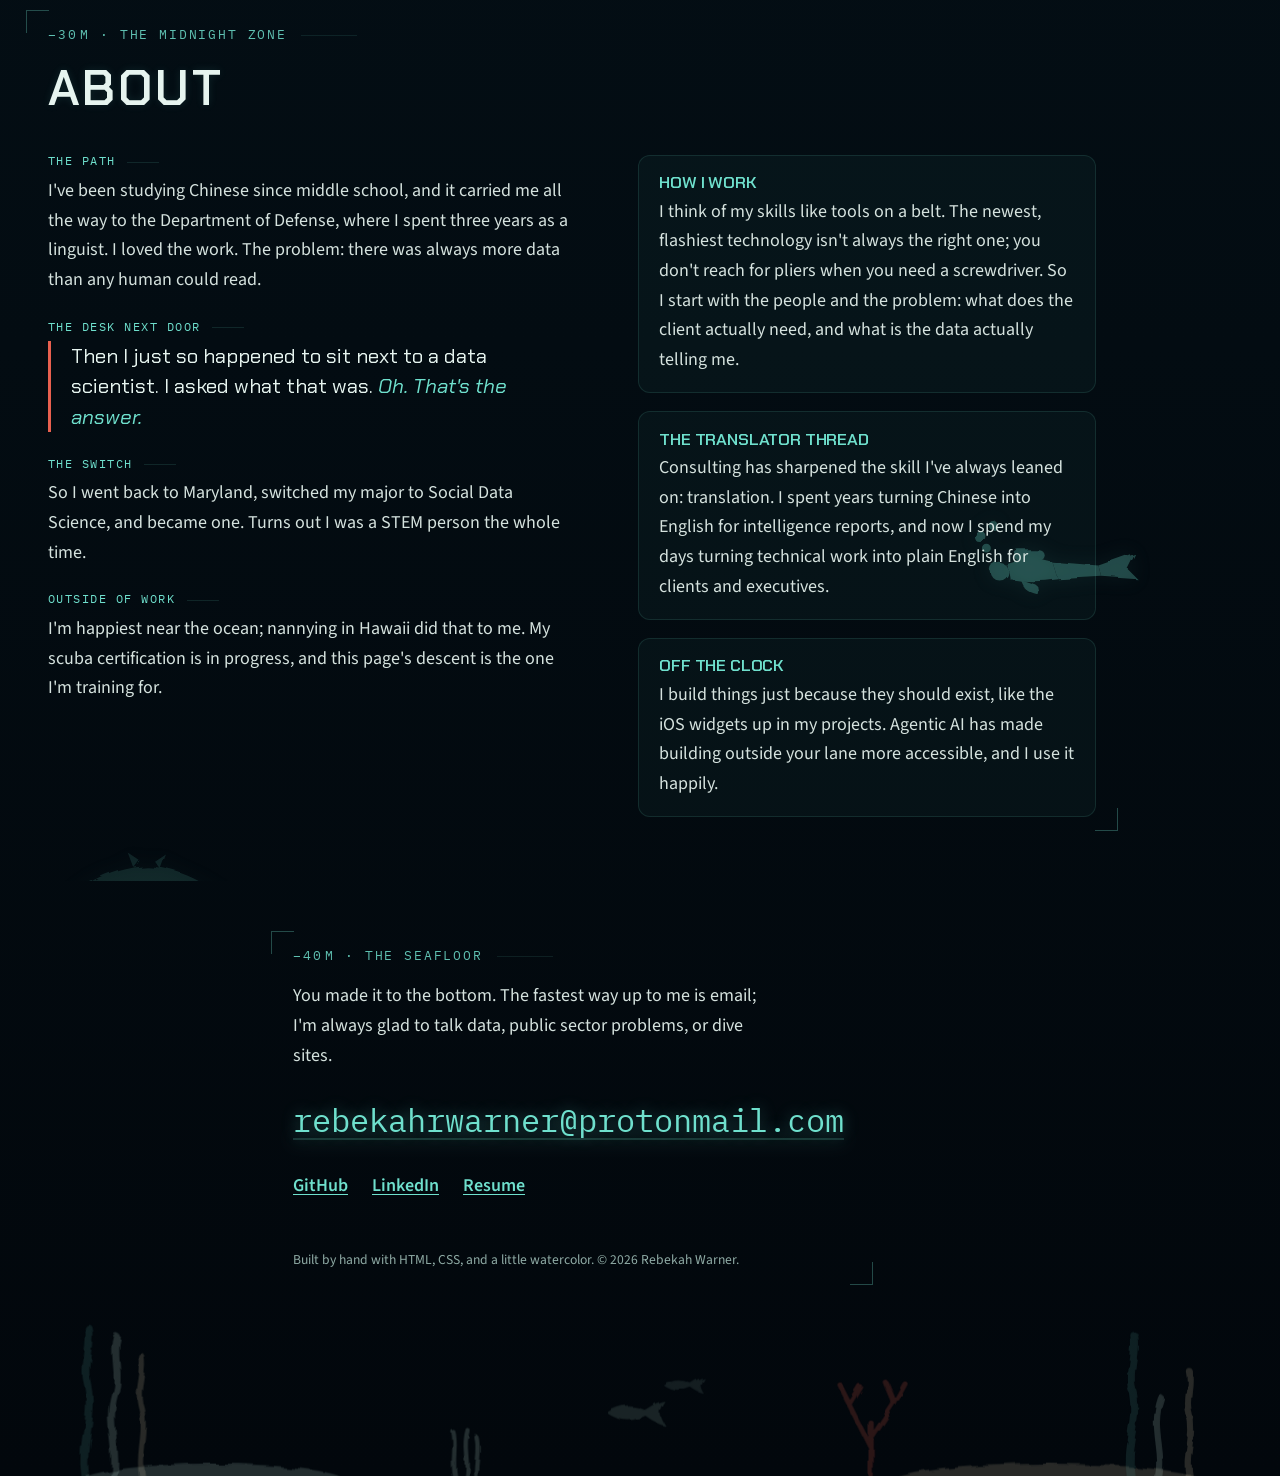
==== commit bb61f433: "Reposition the hero toward systems, and sync the meta descriptions The old subtitle read as pure dat" ====
--- a/index.html
+++ b/index.html
@@ -4,11 +4,11 @@
   <meta charset="UTF-8">
   <meta name="viewport" content="width=device-width, initial-scale=1.0">
   <title>Rebekah Warner · Data Scientist</title>
-  <meta name="description" content="Rebekah Warner: Chinese linguist turned full-stack data scientist at Guidehouse. I take data from raw and messy to models and pipelines that ship. TS/SCI cleared.">
+  <meta name="description" content="Rebekah Warner: Chinese linguist turned full-stack data scientist at Guidehouse. I build and deploy the systems that turn raw, messy data into something usable. TS/SCI cleared.">
   <!-- Open Graph -->
   <meta property="og:type" content="website">
   <meta property="og:title" content="Rebekah Warner · Data Scientist">
-  <meta property="og:description" content="Chinese linguist turned full-stack data scientist at Guidehouse. I take data from raw and messy to models and pipelines that ship. TS/SCI cleared.">
+  <meta property="og:description" content="Chinese linguist turned full-stack data scientist at Guidehouse. I build and deploy the systems that turn raw, messy data into something usable. TS/SCI cleared.">
   <meta property="og:url" content="https://rebekahwarner.github.io/">
   <meta property="og:image" content="https://rebekahwarner.github.io/assets/og-image.png">
   <meta name="twitter:card" content="summary_large_image">
@@ -88,7 +88,7 @@
         <!-- Alternate hero lines, swap the paragraph below if you prefer:
              1. I build machine-learning models and data pipelines for government clients. Off the clock, I'm usually underwater.
              3. I turn messy, sensitive data into systems that hold up: models, pipelines, and databases for the public sector. -->
-        <p class="hero-line">Chinese linguist turned full-stack data scientist. I turn raw, messy data into models and pipelines that ship. TS/SCI cleared.</p>
+        <p class="hero-line">Chinese linguist turned full-stack data scientist. I build and deploy the systems that turn raw, messy data into something usable. TS/SCI cleared.</p>
         <ul class="hero-links">
           <li><a data-social="github" href="https://github.com/rebekahwarner" rel="me noopener noreferrer" target="_blank">GitHub</a></li>
           <li><a data-social="linkedin" href="https://www.linkedin.com/in/rebekah-warner-aa492b256/" rel="me noopener noreferrer" target="_blank">LinkedIn</a></li>
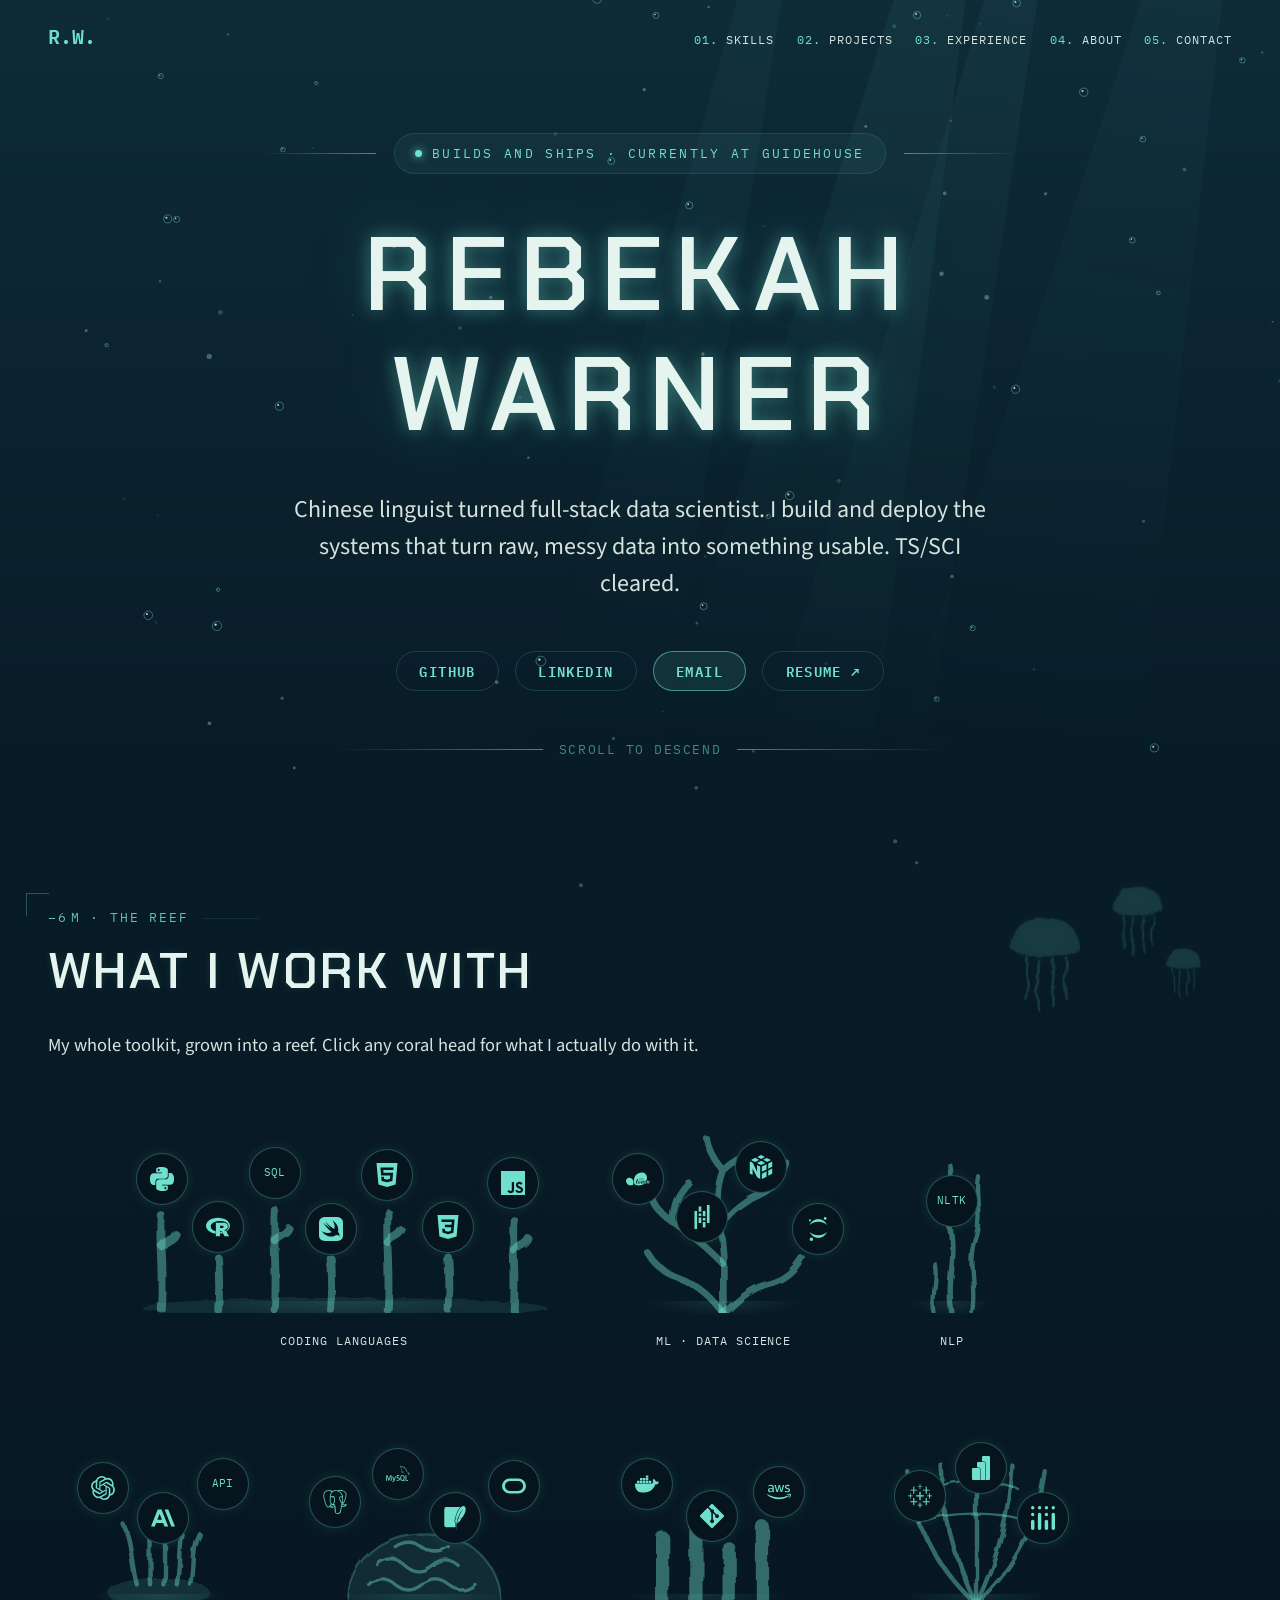
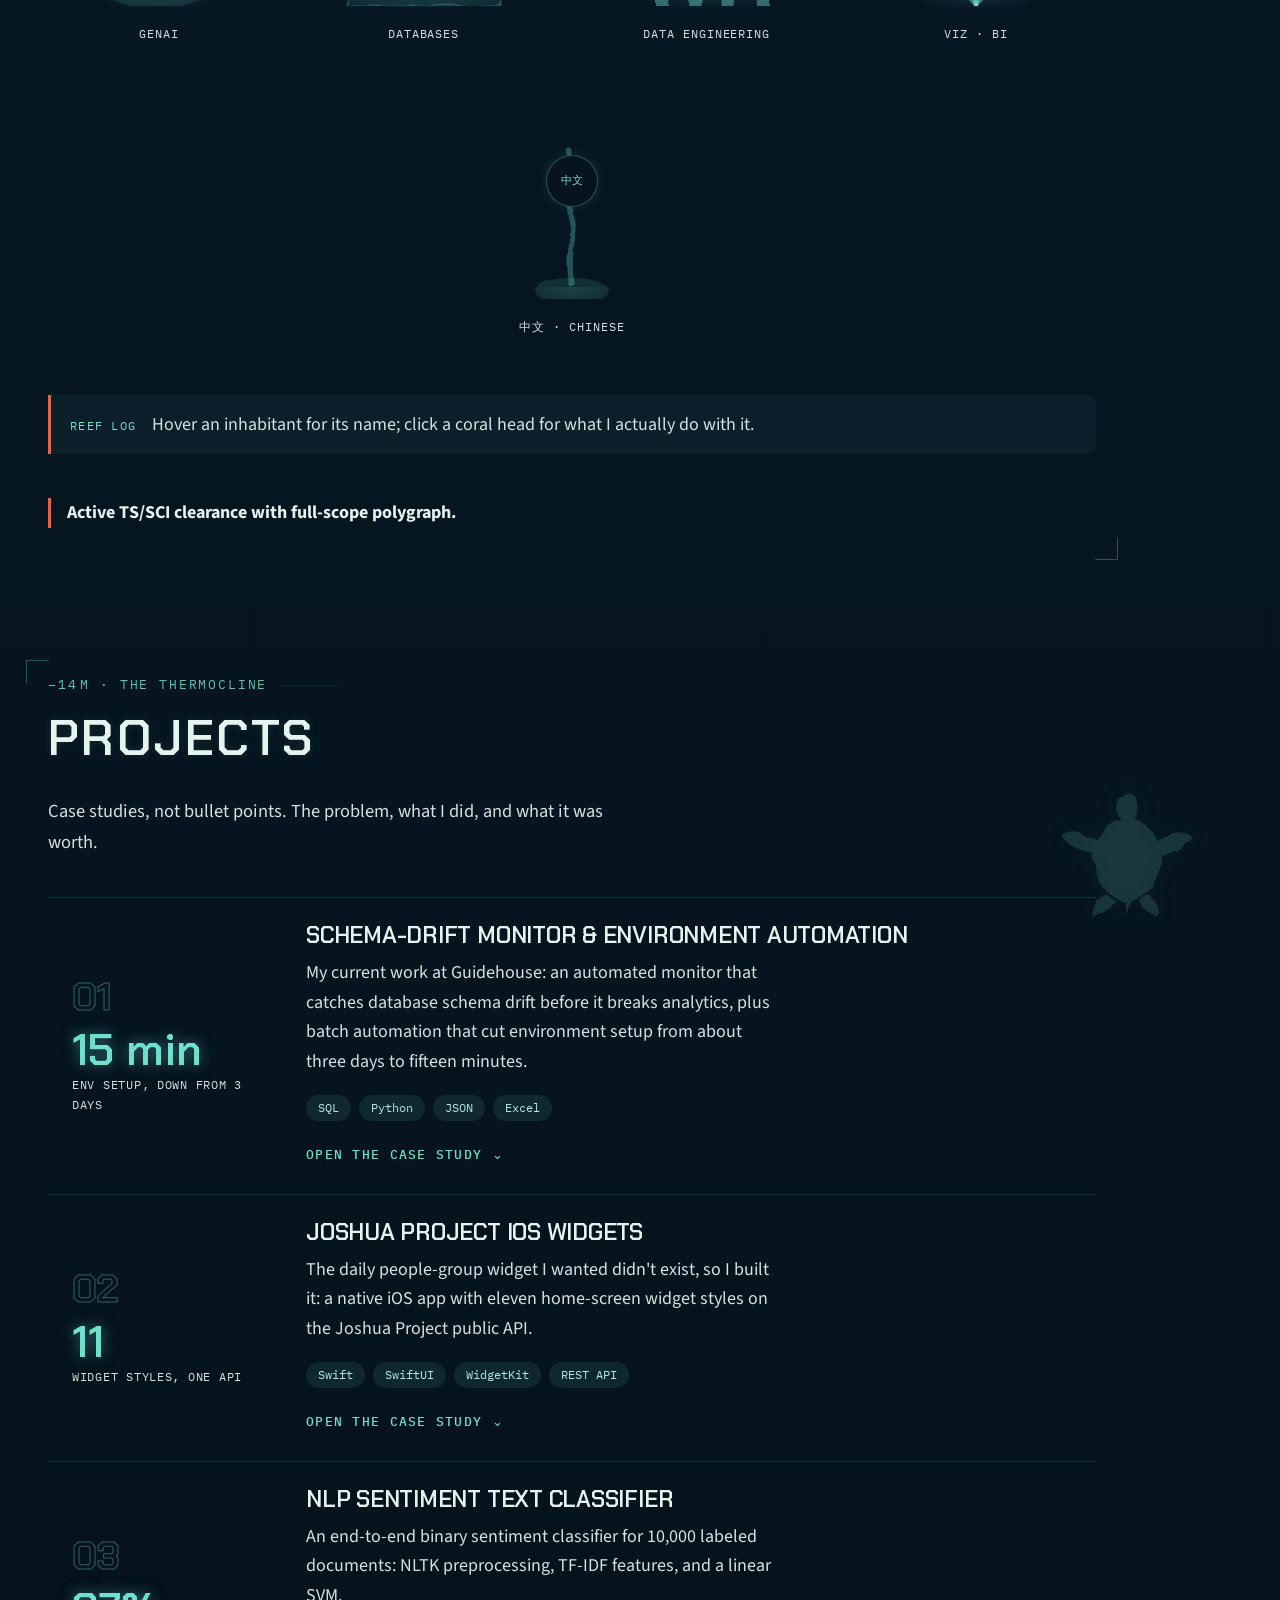
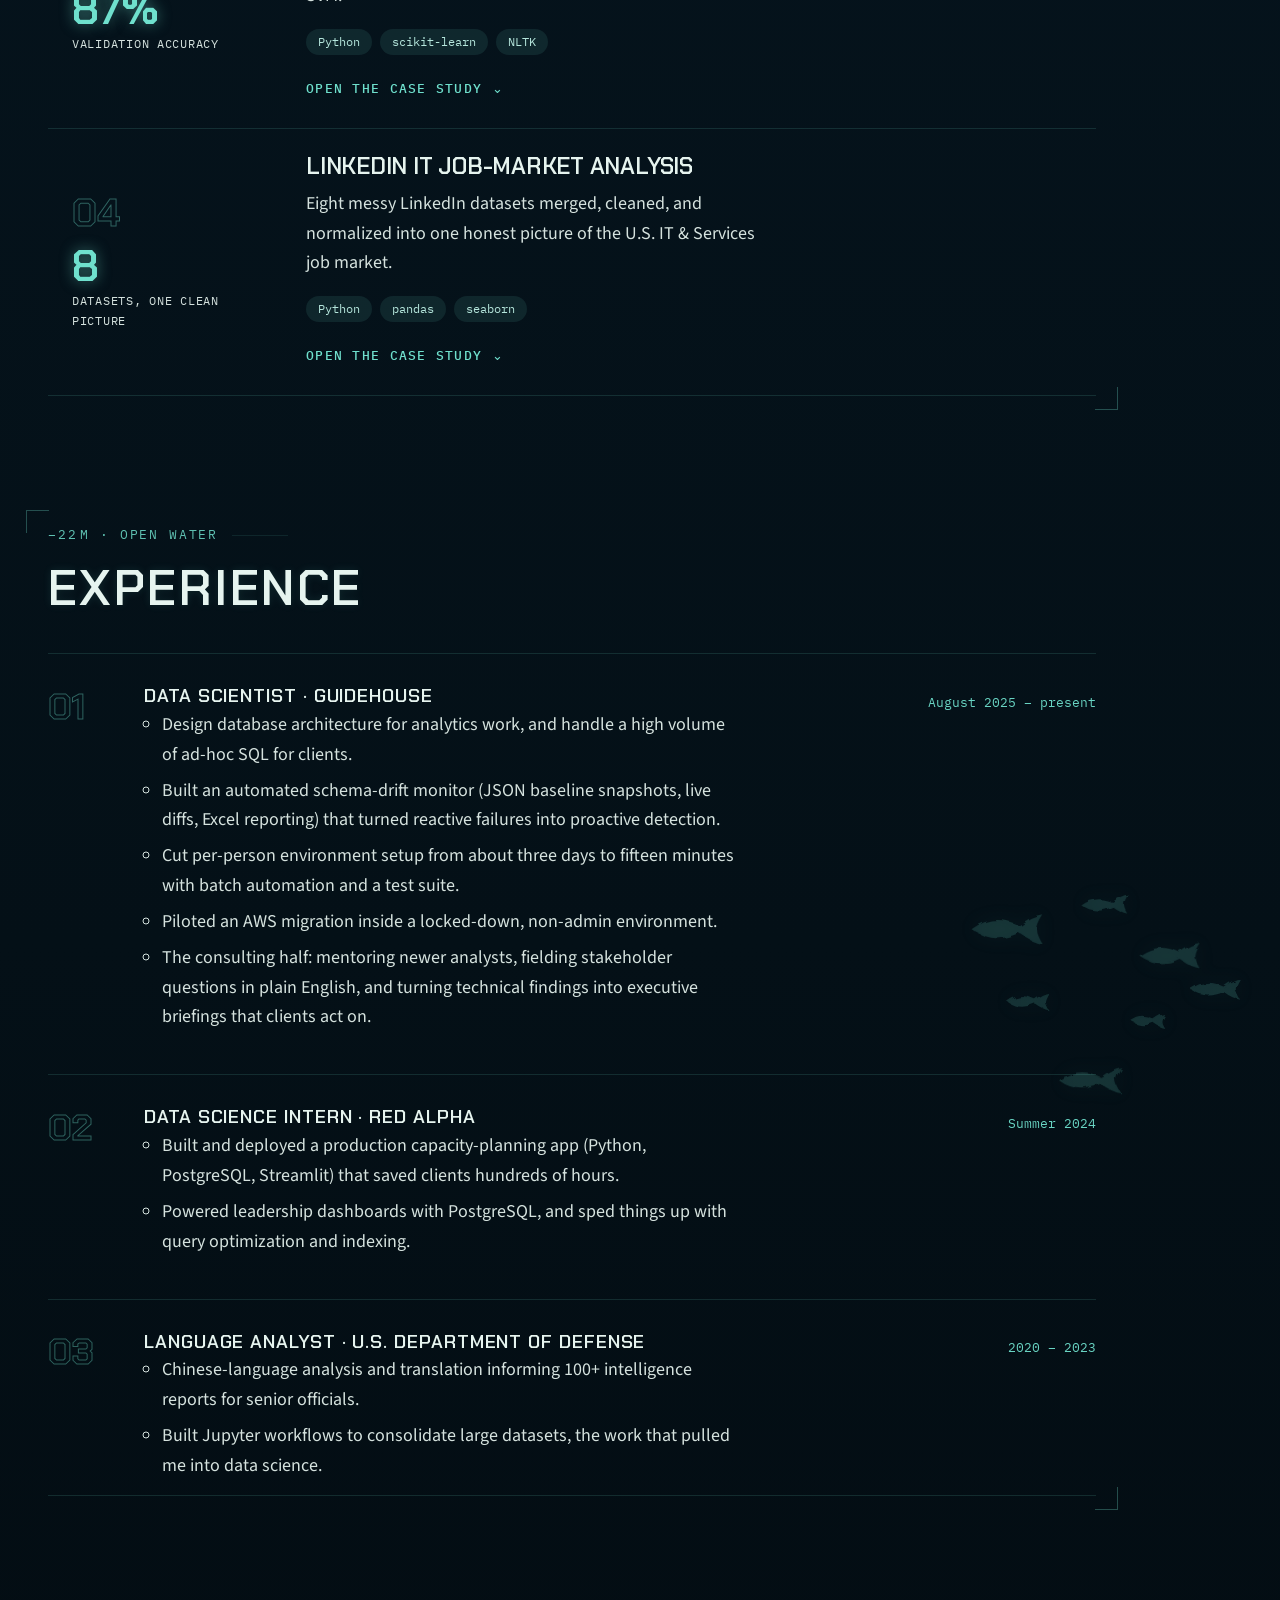
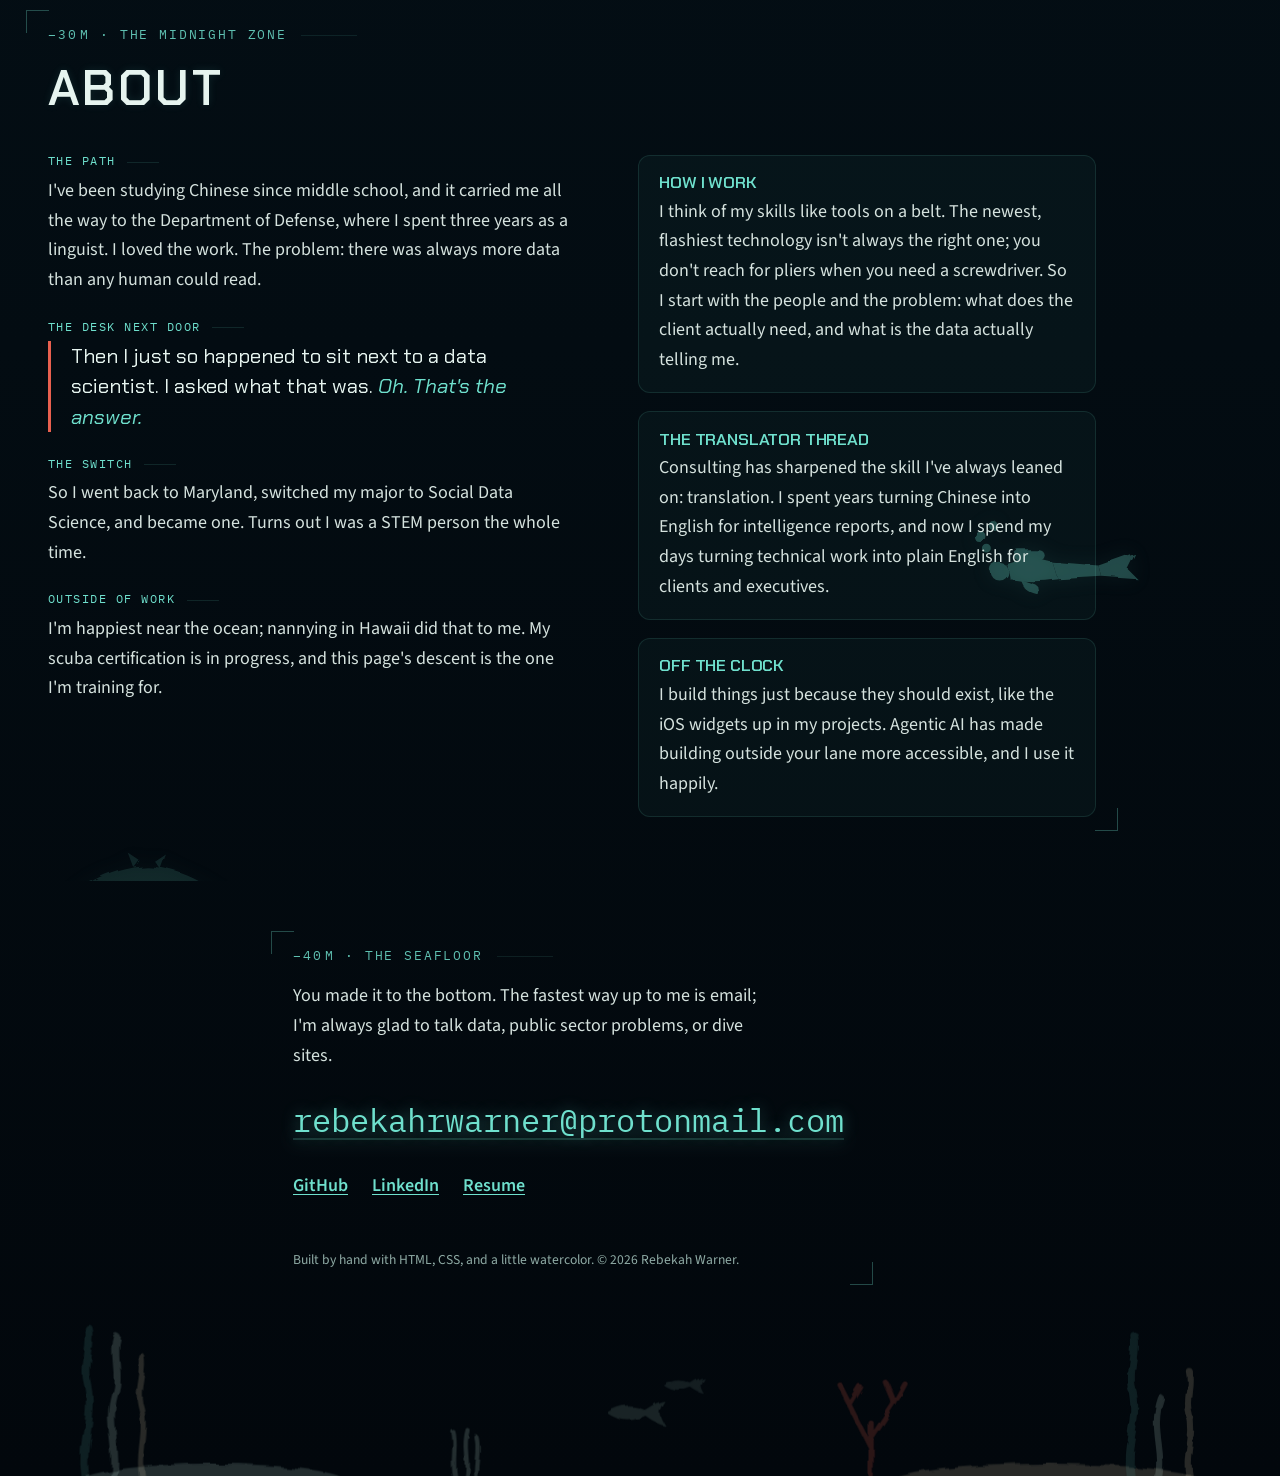
==== commit 7d360c61: "Say "builds and ships" in the eyebrow, and name Streamlit in the reef The eyebrow led with a job tit" ====
--- a/index.html
+++ b/index.html
@@ -83,7 +83,7 @@
       </svg>
 
       <div class="hero-inner">
-        <div class="chip-row"><span class="cue-line" aria-hidden="true"></span><p class="hero-kicker"><span class="pulse-dot" aria-hidden="true"></span>Data scientist · currently at Guidehouse</p><span class="cue-line" aria-hidden="true"></span></div>
+        <div class="chip-row"><span class="cue-line" aria-hidden="true"></span><p class="hero-kicker"><span class="pulse-dot" aria-hidden="true"></span>Builds and ships · currently at Guidehouse</p><span class="cue-line" aria-hidden="true"></span></div>
         <h1>Rebekah Warner</h1>
         <!-- Alternate hero lines, swap the paragraph below if you prefer:
              1. I build machine-learning models and data pipelines for government clients. Off the clock, I'm usually underwater.
@@ -199,7 +199,7 @@
             <button type="button" class="node" style="--nx:85%; --ny:94px; --d:1.1s" data-name="Oracle"><img src="assets/icons/oracle.svg" alt="" width="20" height="20" loading="lazy"><span class="sr-only">Oracle</span></button>
             <span class="cluster-label">Databases</span>
           </div>
-          <div class="coral-cluster" role="group" aria-label="Data engineering · cloud" data-note="ETL and data cleaning with pandas and regex, BeautifulSoup and Requests for ingest, and openpyxl for Excel reporting, plus AWS, Docker, and Git. Built to survive locked-down government environments." style="--w:2.2">
+          <div class="coral-cluster" role="group" aria-label="Data engineering · cloud" data-note="ETL and data cleaning with pandas and regex, BeautifulSoup and Requests for ingest, and openpyxl for Excel reporting, plus AWS, Docker, and Git. Streamlit when the result needs to ship as something people can actually use. Built to survive locked-down government environments." style="--w:2.2">
             <svg class="coral" viewBox="0 0 170 170" preserveAspectRatio="xMidYMax meet" aria-hidden="true" focusable="false"><g filter="url(#coral-wc)" stroke="#6FE0CD" stroke-opacity="0.25" stroke-width="12" stroke-linecap="round" fill="none">
 <path d="M45 170 L45 108"/><path d="M75 170 L75 88"/><path d="M105 170 L105 118"/><path d="M135 170 L135 98"/></g></svg>
             <button type="button" class="node" style="--nx:26%; --ny:96px; --d:0.3s" data-name="Docker"><img src="assets/icons/docker.svg" alt="" width="20" height="20" loading="lazy"><span class="sr-only">Docker</span></button>
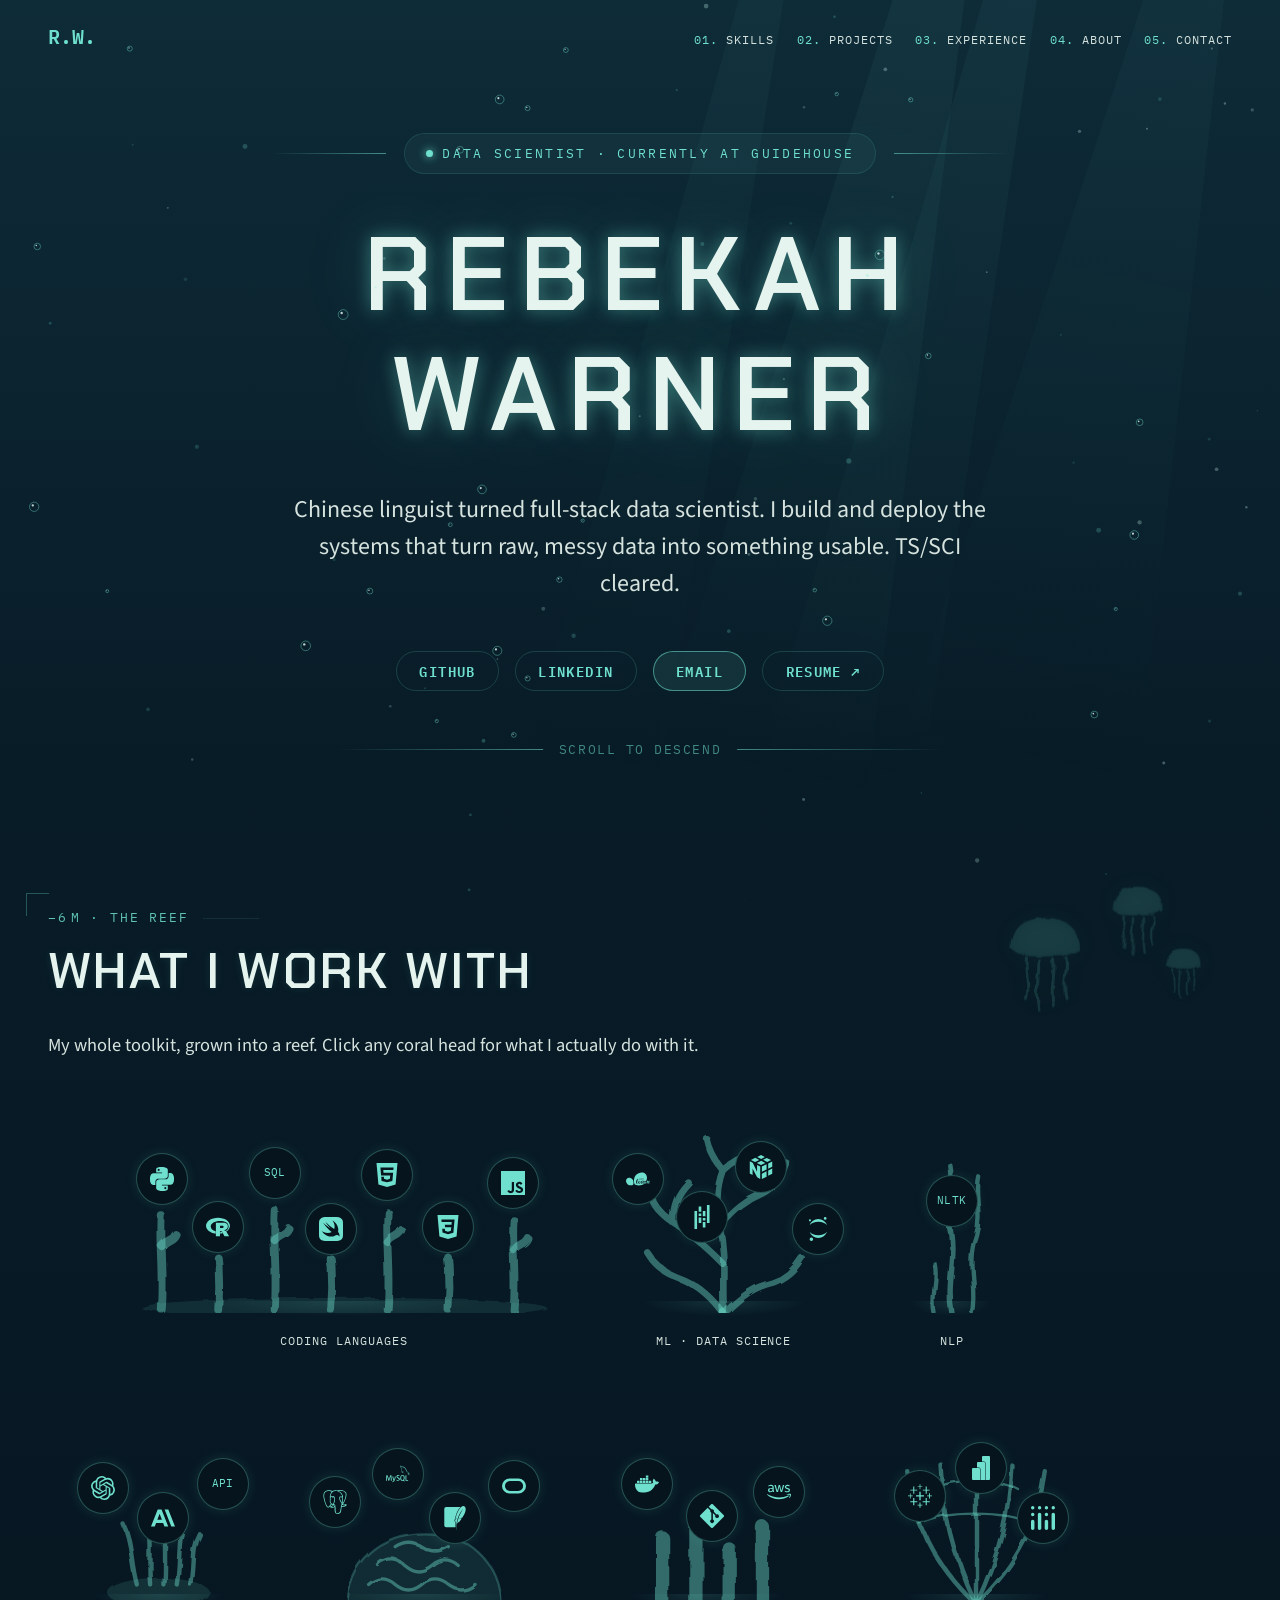
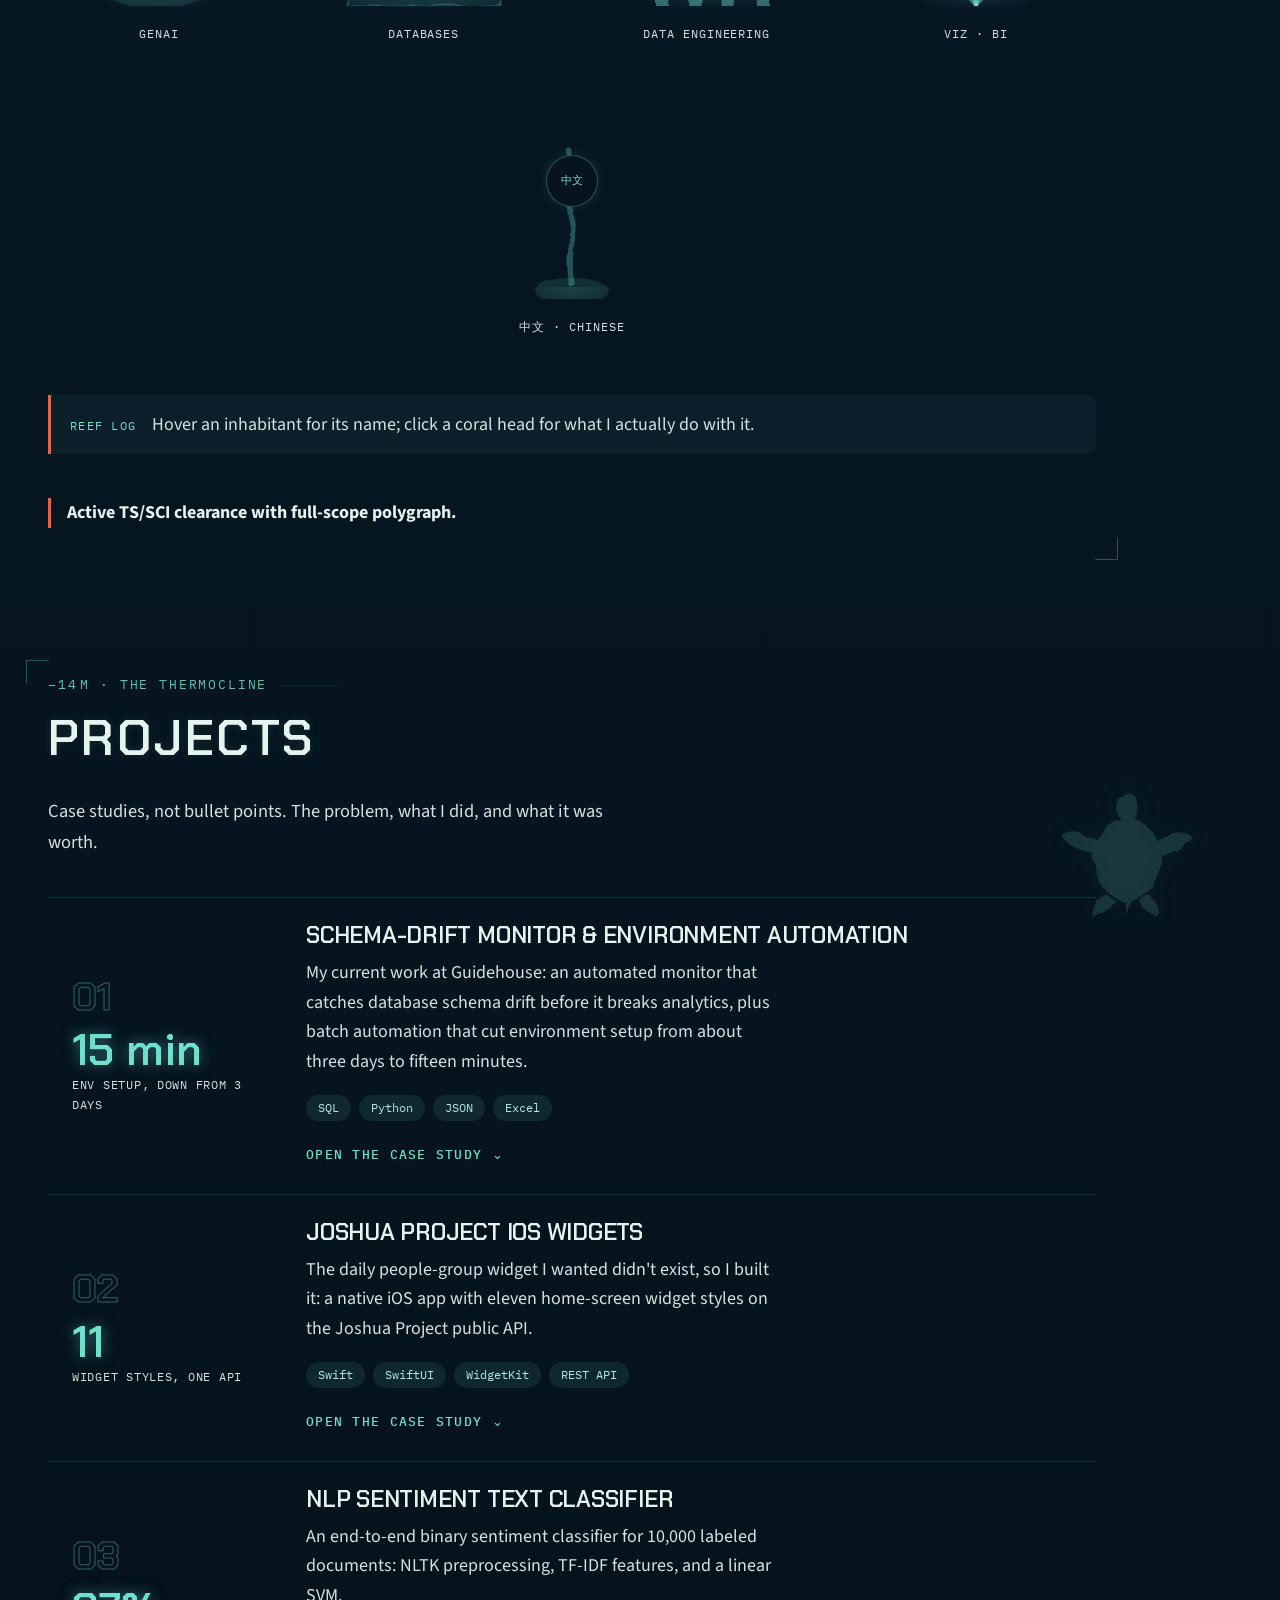
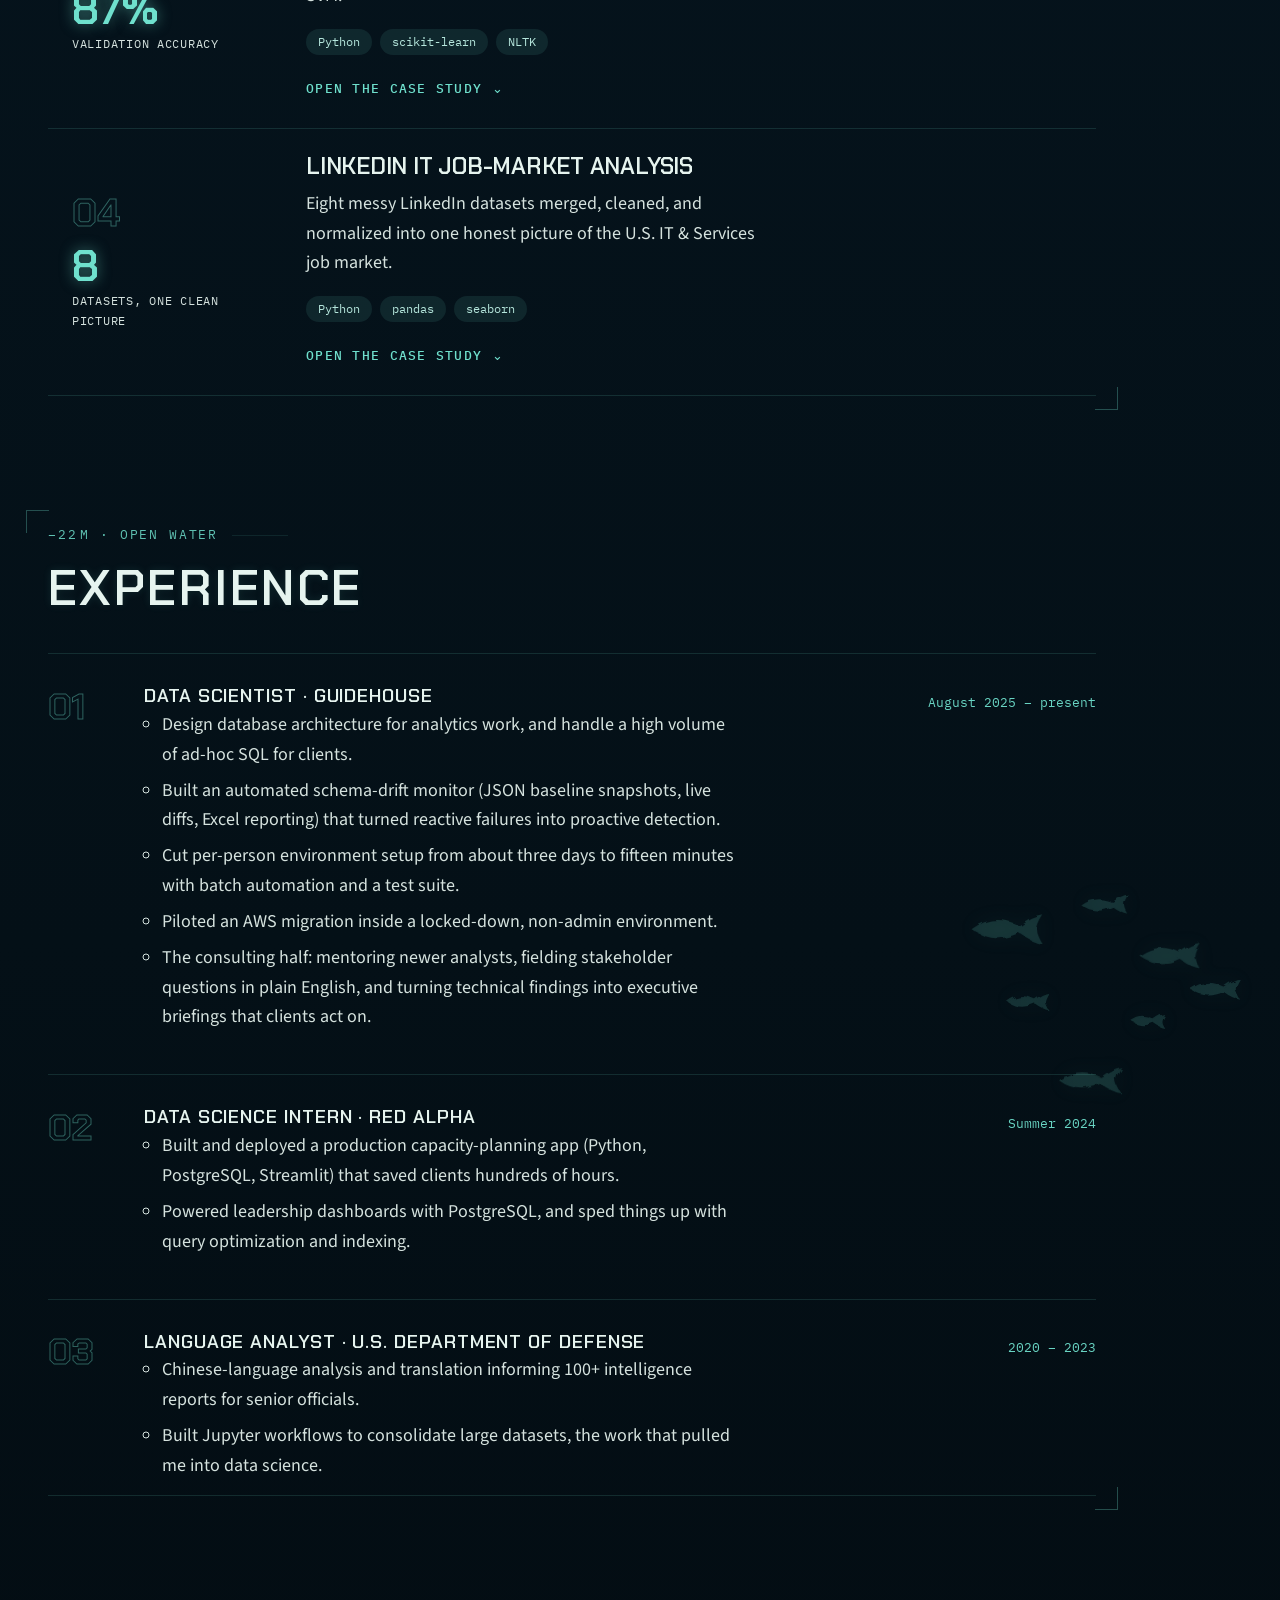
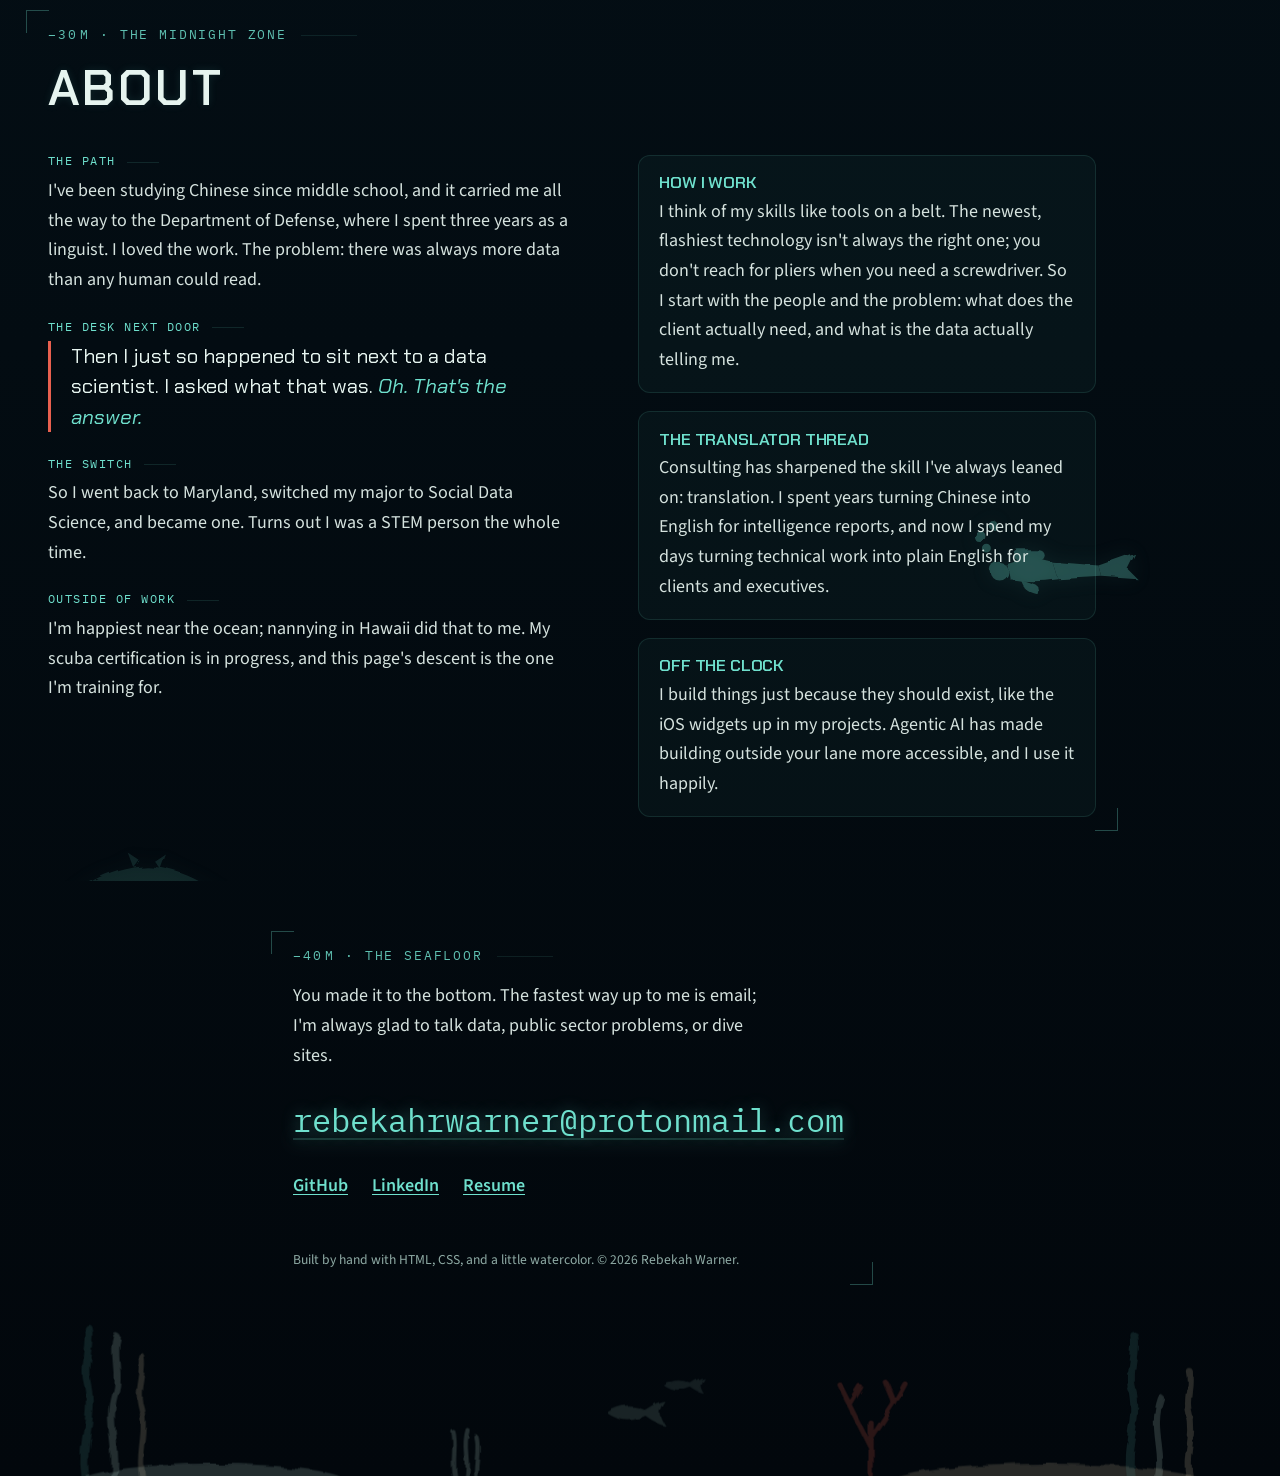
==== commit 114817ee: "Put "Data scientist" back in the eyebrow Tried "Builds and ships" there; it reads worse. The hero su" ====
--- a/index.html
+++ b/index.html
@@ -83,7 +83,7 @@
       </svg>
 
       <div class="hero-inner">
-        <div class="chip-row"><span class="cue-line" aria-hidden="true"></span><p class="hero-kicker"><span class="pulse-dot" aria-hidden="true"></span>Builds and ships · currently at Guidehouse</p><span class="cue-line" aria-hidden="true"></span></div>
+        <div class="chip-row"><span class="cue-line" aria-hidden="true"></span><p class="hero-kicker"><span class="pulse-dot" aria-hidden="true"></span>Data scientist · currently at Guidehouse</p><span class="cue-line" aria-hidden="true"></span></div>
         <h1>Rebekah Warner</h1>
         <!-- Alternate hero lines, swap the paragraph below if you prefer:
              1. I build machine-learning models and data pipelines for government clients. Off the clock, I'm usually underwater.
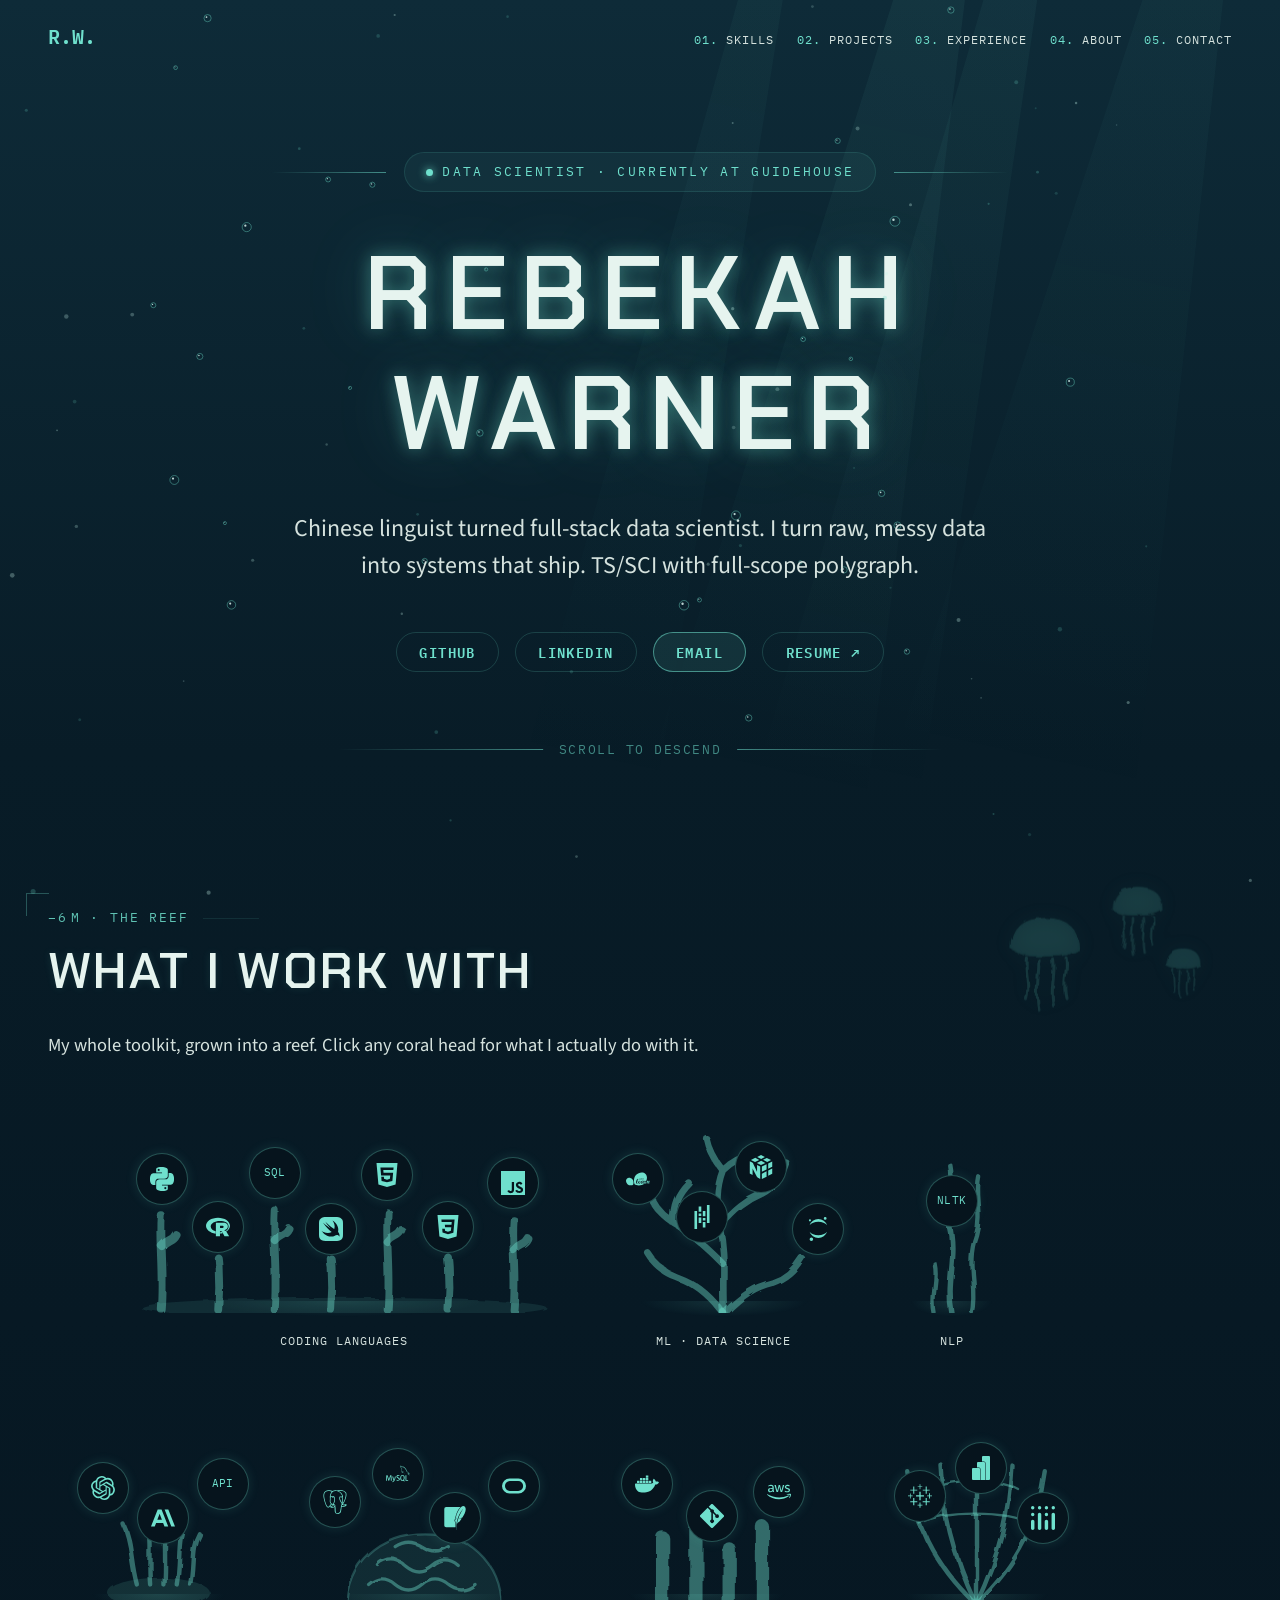
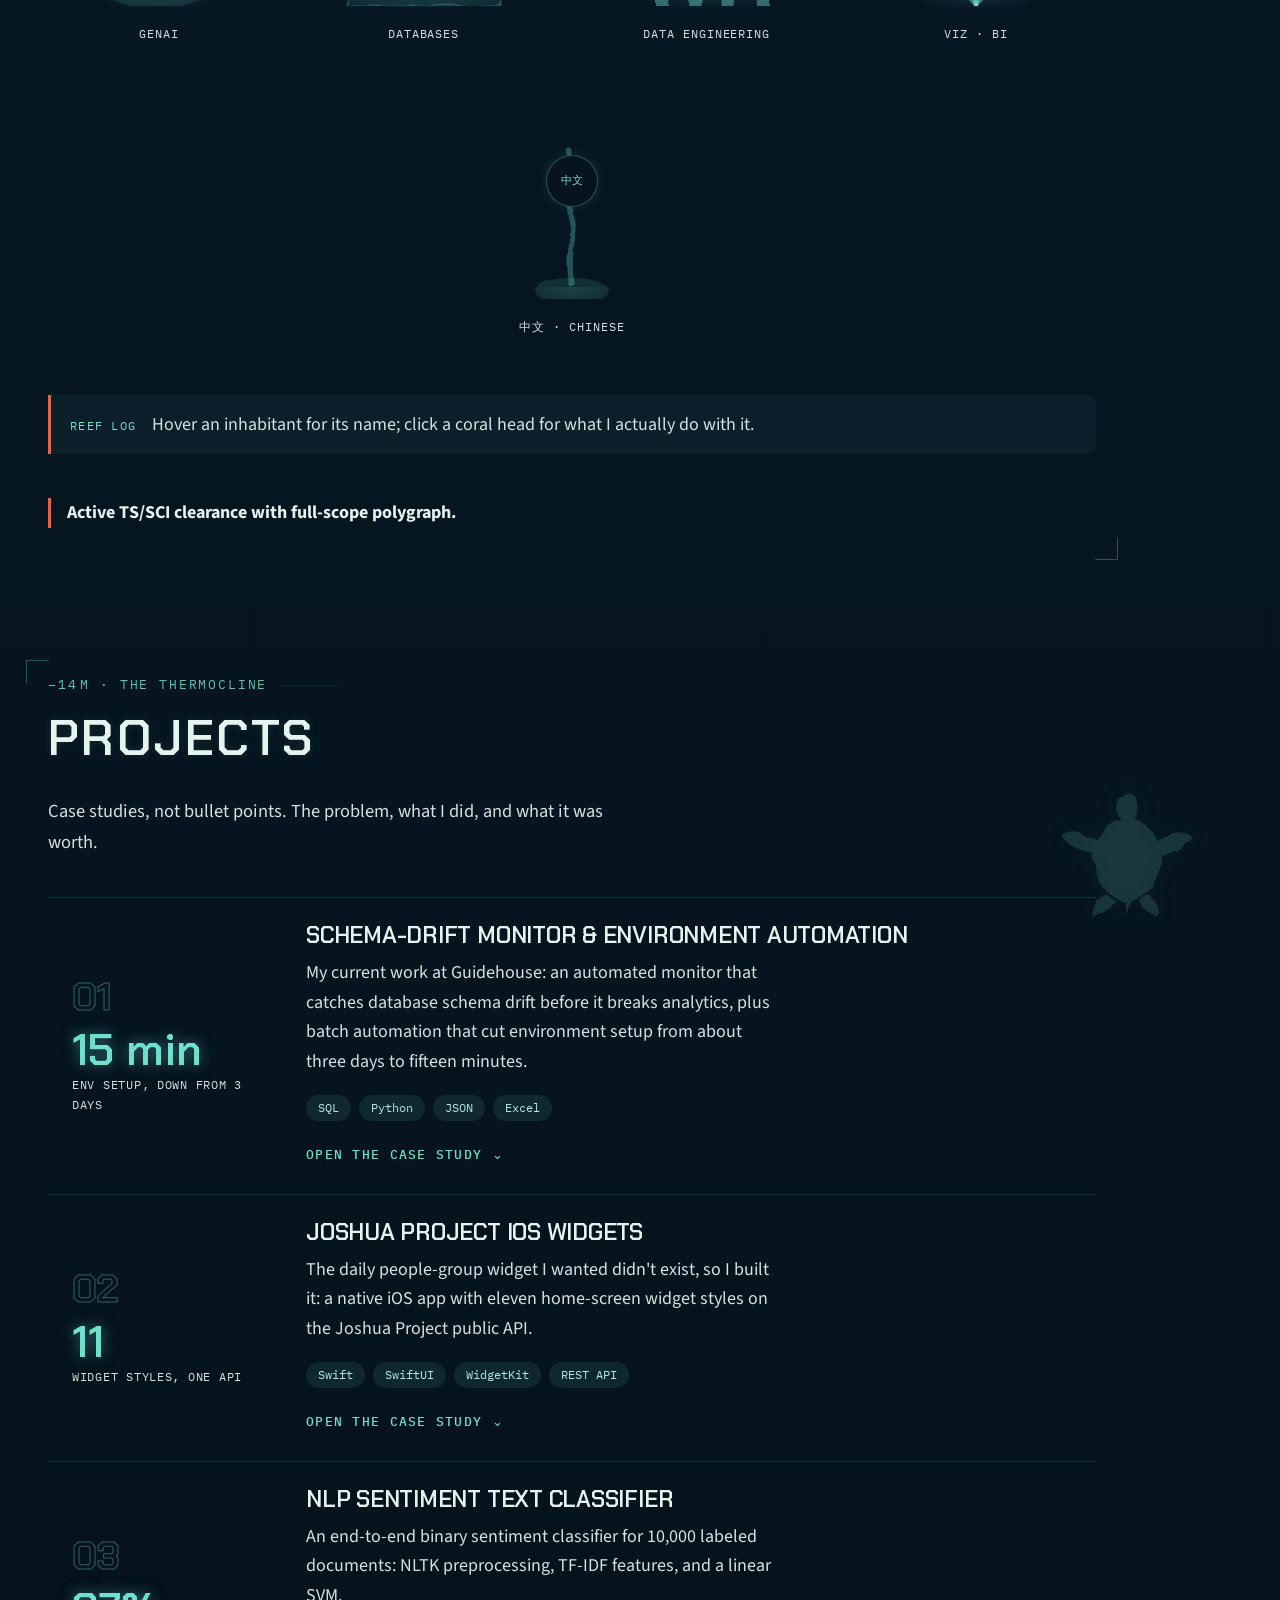
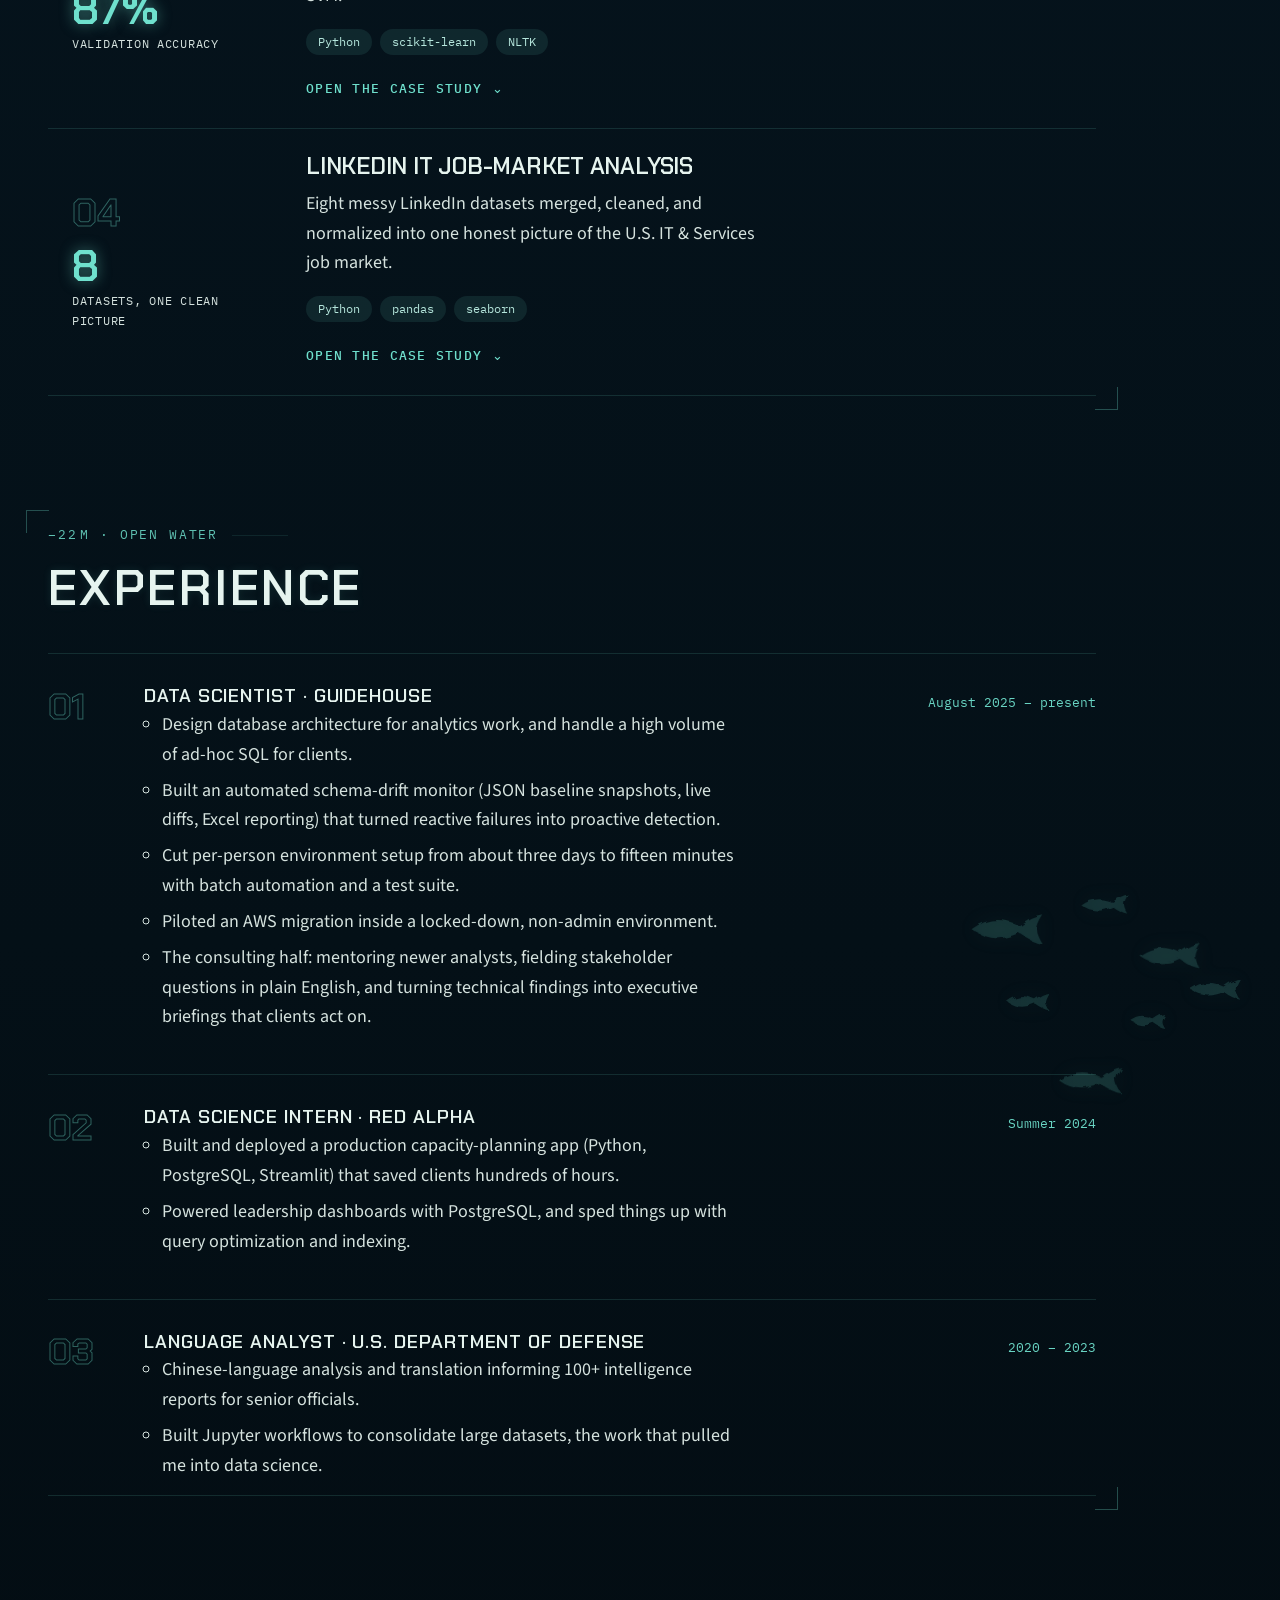
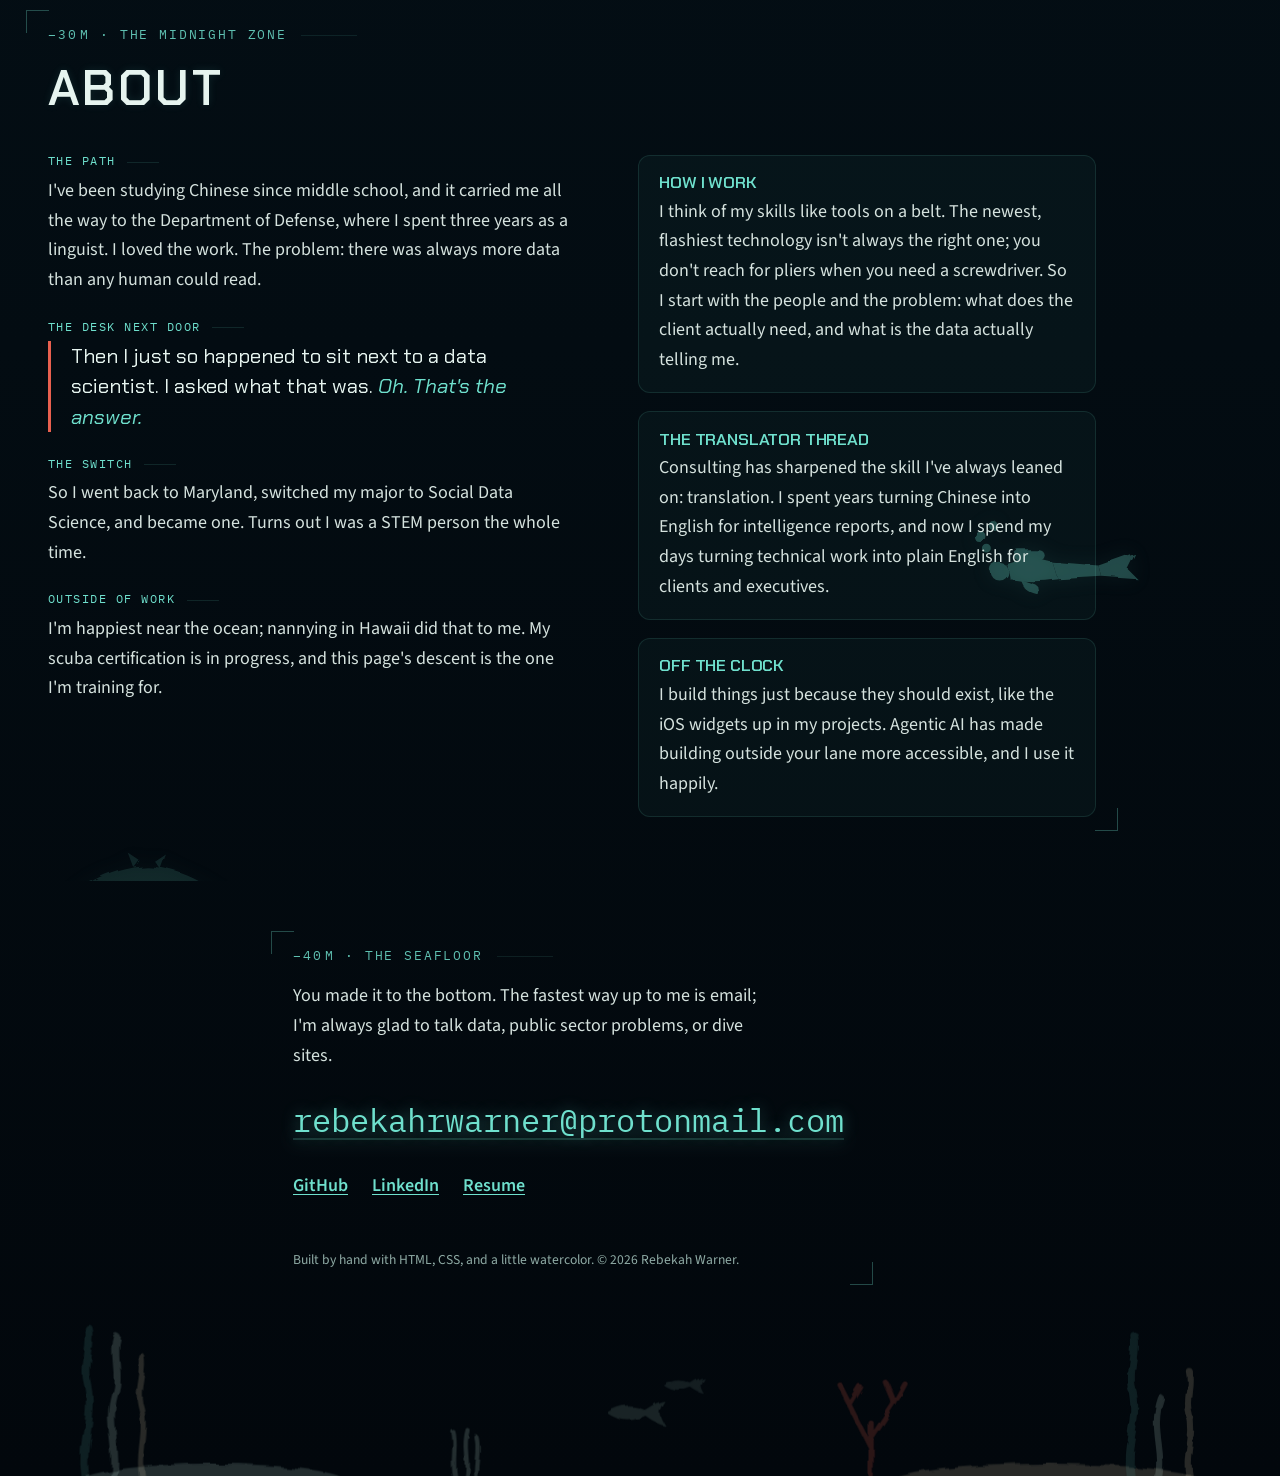
==== commit d409bdab: "Say "systems that ship" and name the full-scope polygraph The subtitle was carrying "build and deplo" ====
--- a/index.html
+++ b/index.html
@@ -4,11 +4,11 @@
   <meta charset="UTF-8">
   <meta name="viewport" content="width=device-width, initial-scale=1.0">
   <title>Rebekah Warner · Data Scientist</title>
-  <meta name="description" content="Rebekah Warner: Chinese linguist turned full-stack data scientist at Guidehouse. I build and deploy the systems that turn raw, messy data into something usable. TS/SCI cleared.">
+  <meta name="description" content="Rebekah Warner: Chinese linguist turned full-stack data scientist at Guidehouse. I turn raw, messy data into systems that ship. TS/SCI with full-scope polygraph.">
   <!-- Open Graph -->
   <meta property="og:type" content="website">
   <meta property="og:title" content="Rebekah Warner · Data Scientist">
-  <meta property="og:description" content="Chinese linguist turned full-stack data scientist at Guidehouse. I build and deploy the systems that turn raw, messy data into something usable. TS/SCI cleared.">
+  <meta property="og:description" content="Chinese linguist turned full-stack data scientist at Guidehouse. I turn raw, messy data into systems that ship. TS/SCI with full-scope polygraph.">
   <meta property="og:url" content="https://rebekahwarner.github.io/">
   <meta property="og:image" content="https://rebekahwarner.github.io/assets/og-image.png">
   <meta name="twitter:card" content="summary_large_image">
@@ -88,7 +88,7 @@
         <!-- Alternate hero lines, swap the paragraph below if you prefer:
              1. I build machine-learning models and data pipelines for government clients. Off the clock, I'm usually underwater.
              3. I turn messy, sensitive data into systems that hold up: models, pipelines, and databases for the public sector. -->
-        <p class="hero-line">Chinese linguist turned full-stack data scientist. I build and deploy the systems that turn raw, messy data into something usable. TS/SCI cleared.</p>
+        <p class="hero-line">Chinese linguist turned full-stack data scientist. I turn raw, messy data into systems that ship. TS/SCI with full-scope polygraph.</p>
         <ul class="hero-links">
           <li><a data-social="github" href="https://github.com/rebekahwarner" rel="me noopener noreferrer" target="_blank">GitHub</a></li>
           <li><a data-social="linkedin" href="https://www.linkedin.com/in/rebekah-warner-aa492b256/" rel="me noopener noreferrer" target="_blank">LinkedIn</a></li>
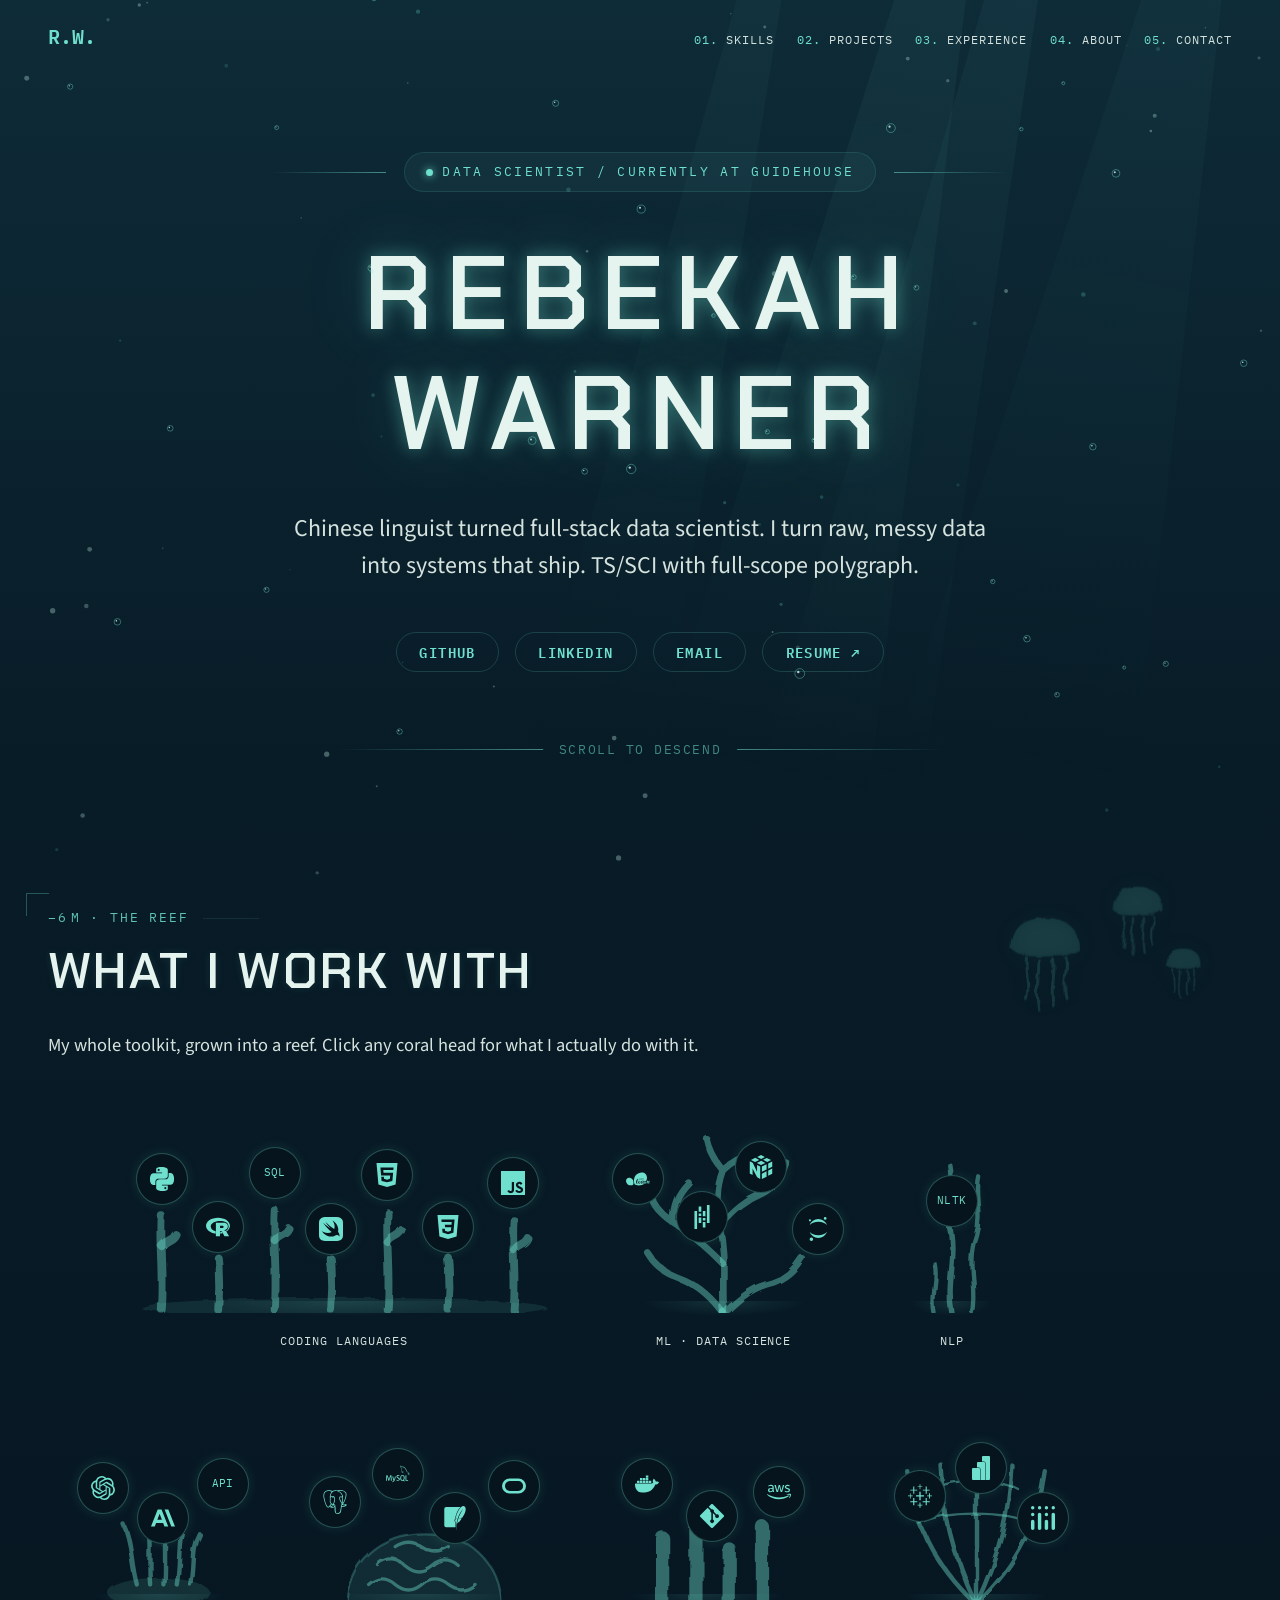
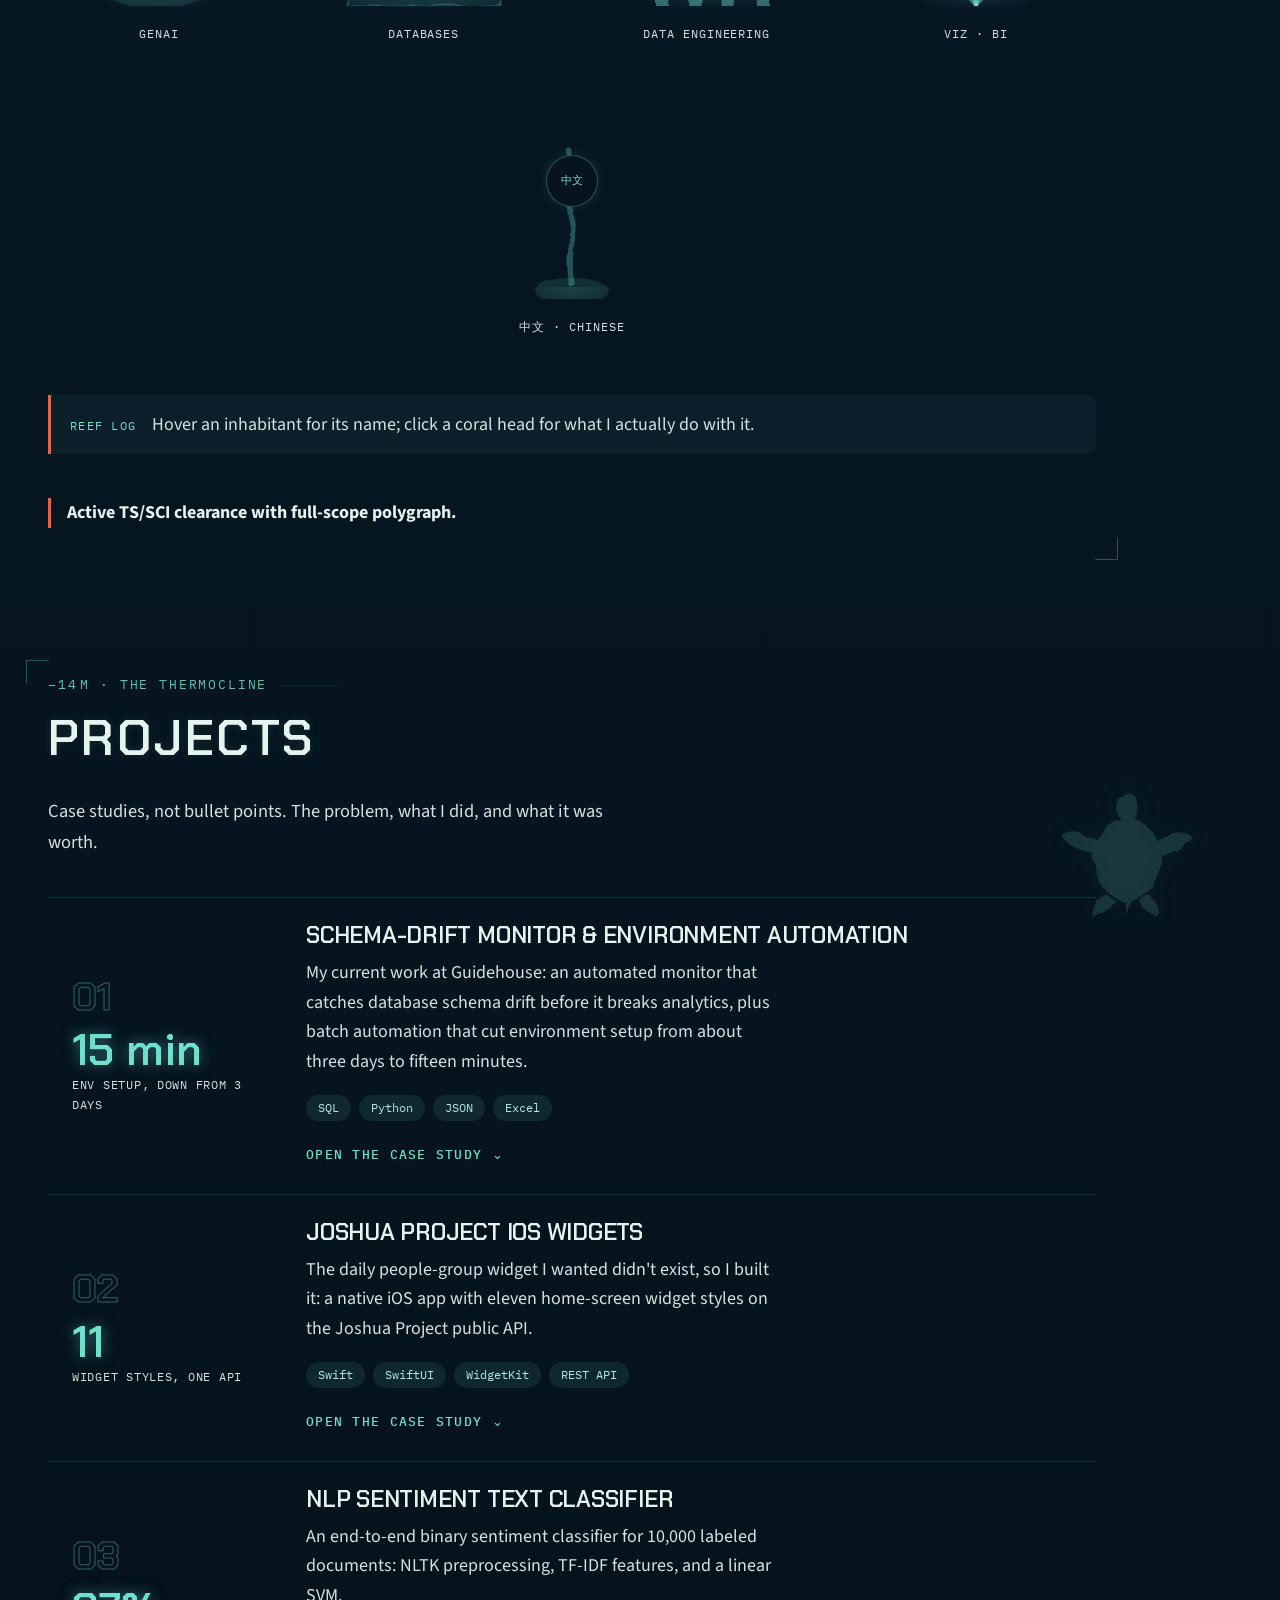
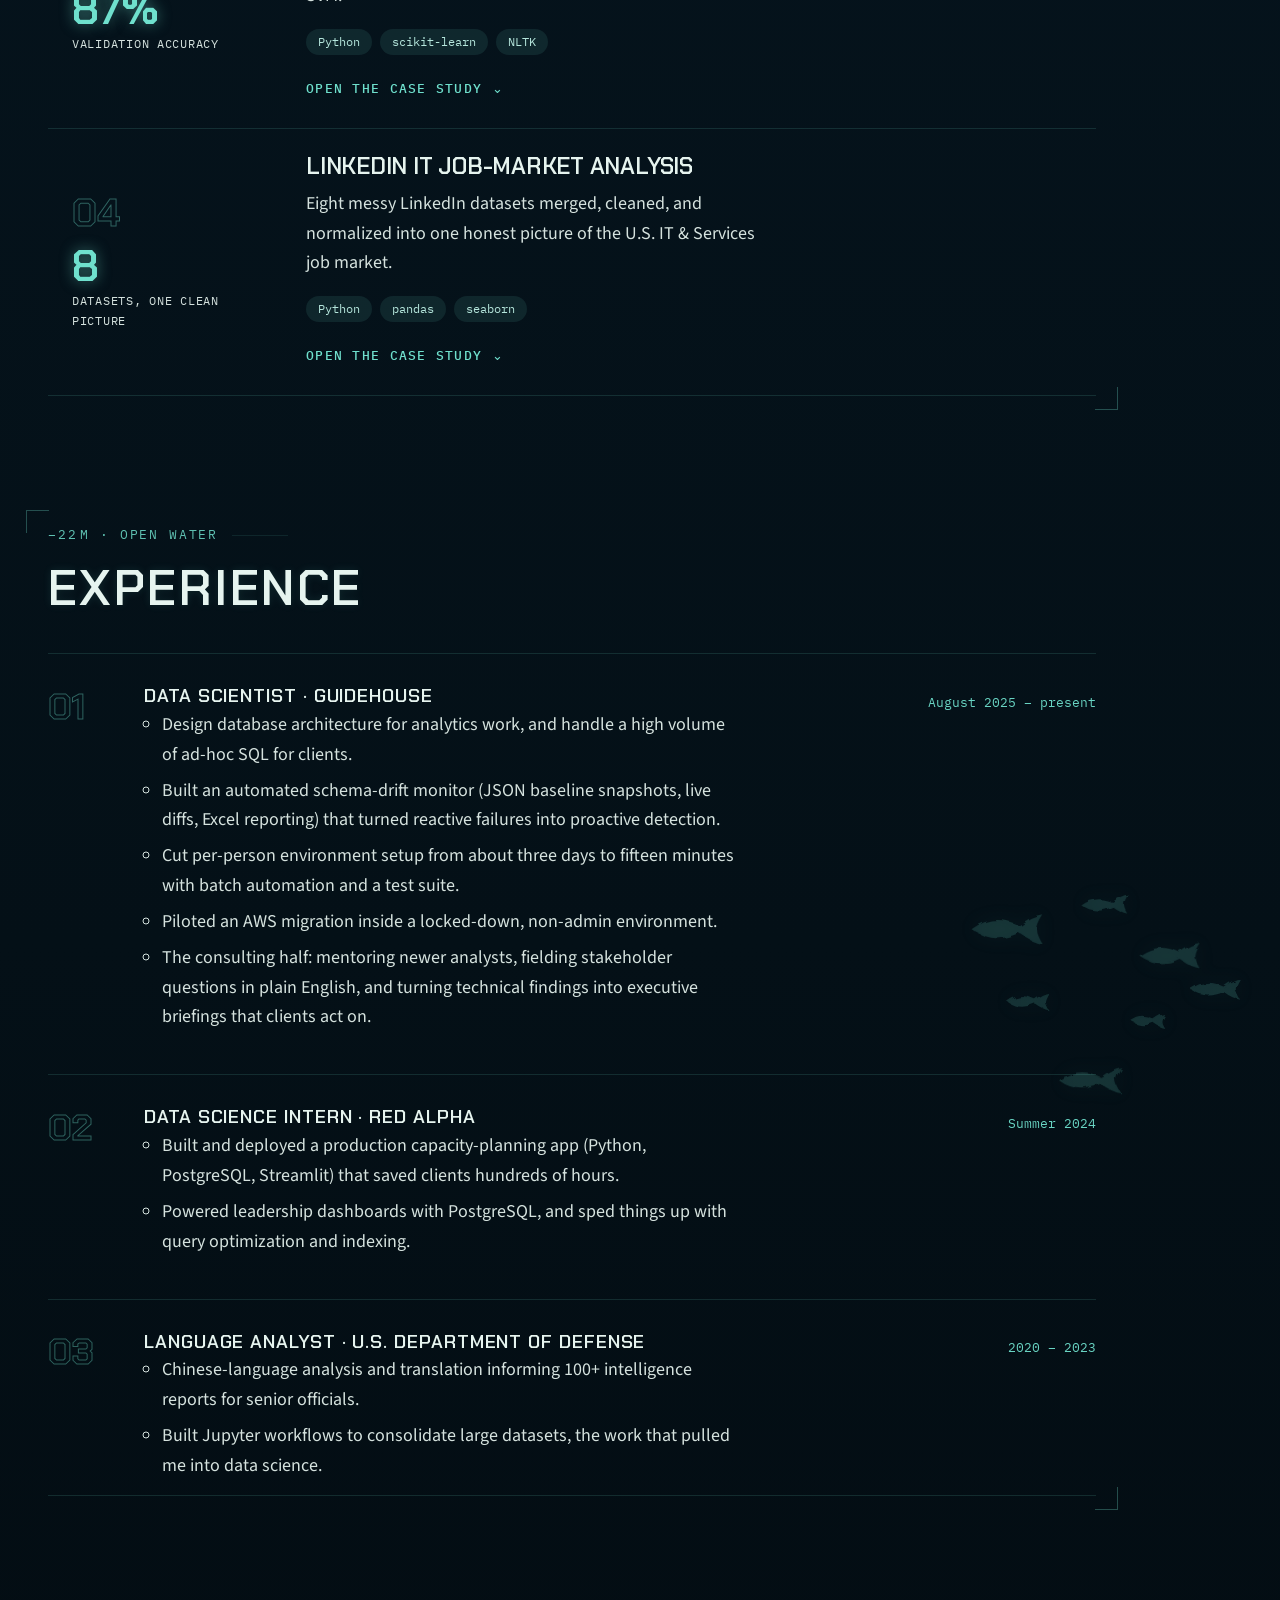
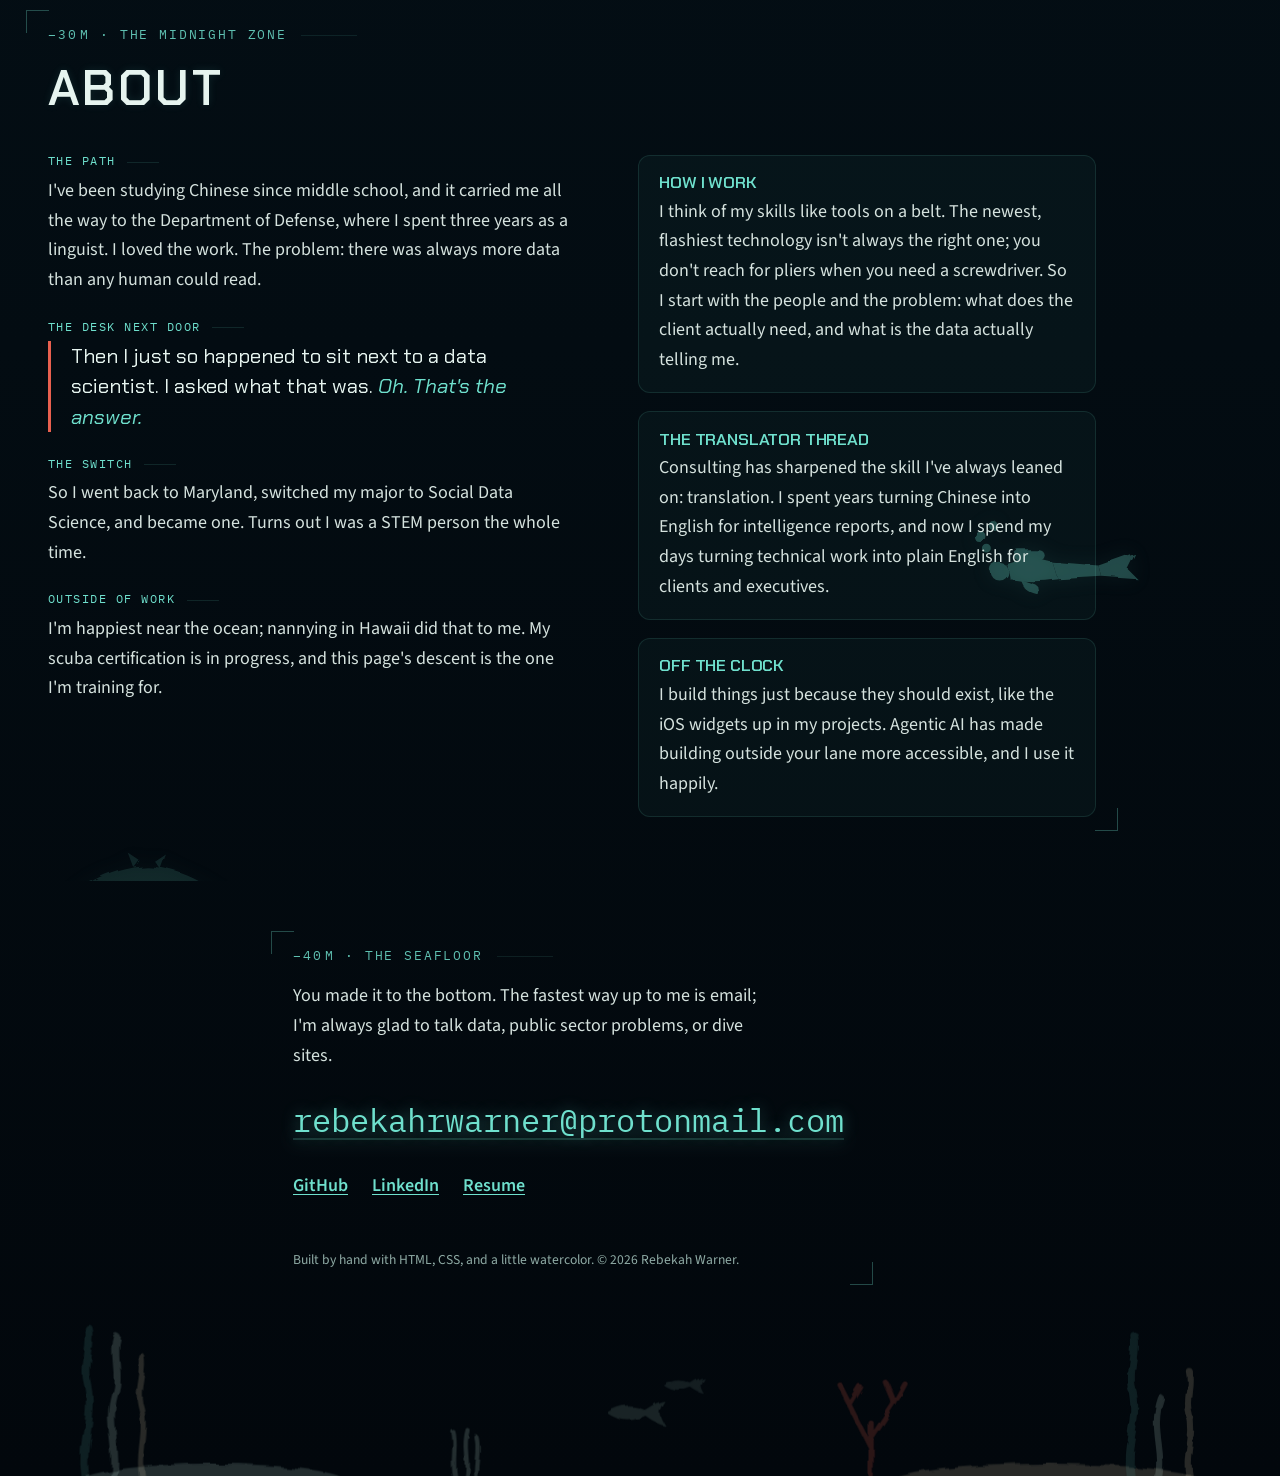
==== commit f9cae98f: "Match the four hero buttons, and stop the eyebrow reading as two dots The eyebrow put a glowing 7px " ====
--- a/index.html
+++ b/index.html
@@ -83,7 +83,7 @@
       </svg>
 
       <div class="hero-inner">
-        <div class="chip-row"><span class="cue-line" aria-hidden="true"></span><p class="hero-kicker"><span class="pulse-dot" aria-hidden="true"></span>Data scientist · currently at Guidehouse</p><span class="cue-line" aria-hidden="true"></span></div>
+        <div class="chip-row"><span class="cue-line" aria-hidden="true"></span><p class="hero-kicker"><span class="pulse-dot" aria-hidden="true"></span>Data scientist / currently at Guidehouse</p><span class="cue-line" aria-hidden="true"></span></div>
         <h1>Rebekah Warner</h1>
         <!-- Alternate hero lines, swap the paragraph below if you prefer:
              1. I build machine-learning models and data pipelines for government clients. Off the clock, I'm usually underwater.
--- a/css/styles.css
+++ b/css/styles.css
@@ -232,11 +232,6 @@
   border-radius: 999px;
   padding: 0.5rem 1.4rem;
   transition: background-color 150ms ease, color 150ms ease, border-color 150ms ease;
-}
-.hero-links a[href^="mailto"] {
-  background: var(--harbor);
-  border-color: var(--harbor);
-  color: var(--paper);
 }
 .hero-links a:hover {
   background: #0F484D;
@@ -1266,7 +1261,6 @@
   letter-spacing: 0.1em;
   font-size: 0.85rem;
 }
-.hero-links a[href^="mailto"] { background: rgba(111, 224, 205, 0.1); border-color: var(--glow-soft); color: var(--glow); }
 .hero-links a:hover { background: rgba(111, 224, 205, 0.16); border-color: var(--glow); color: var(--text-hi); }
 .dive-cue { left: 50%; transform: translateX(-50%); display: flex; align-items: center; gap: 1rem; color: var(--glow-soft); }
 .dive-cue:hover { color: var(--coral); }
